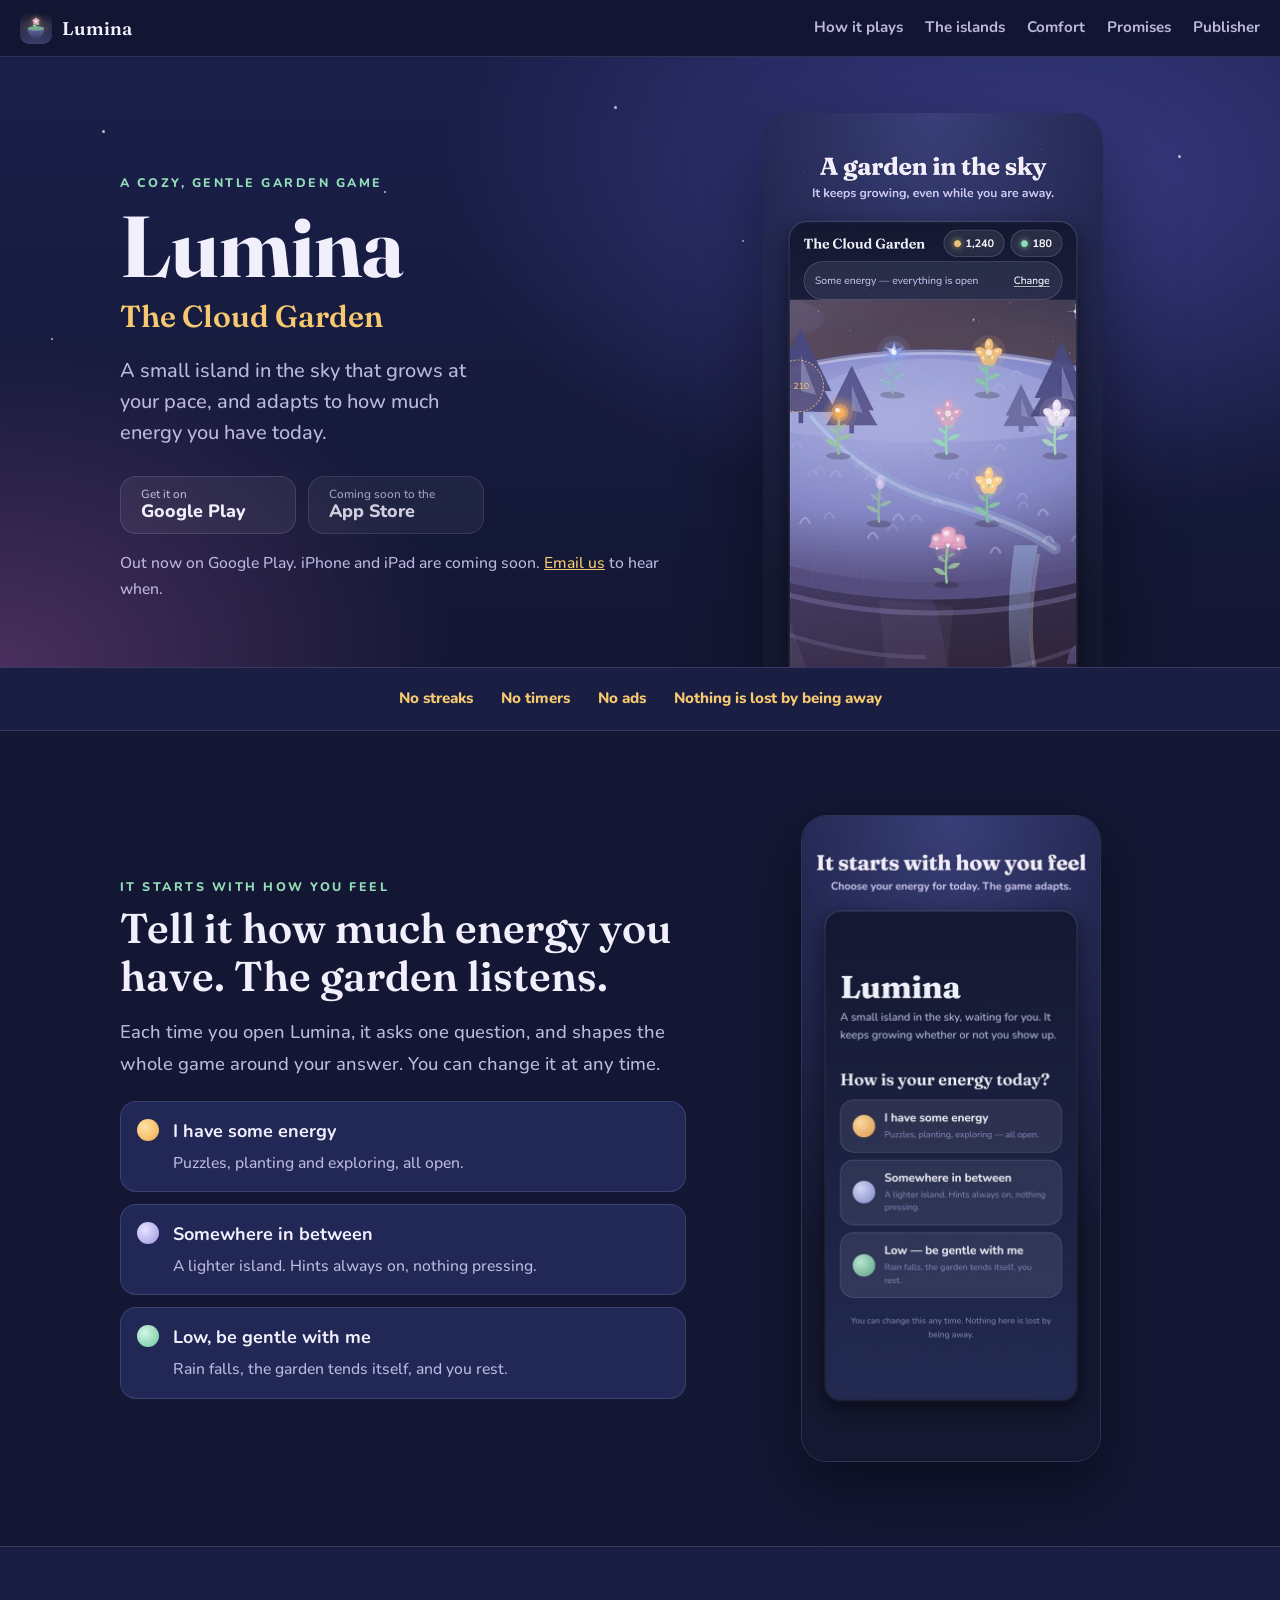
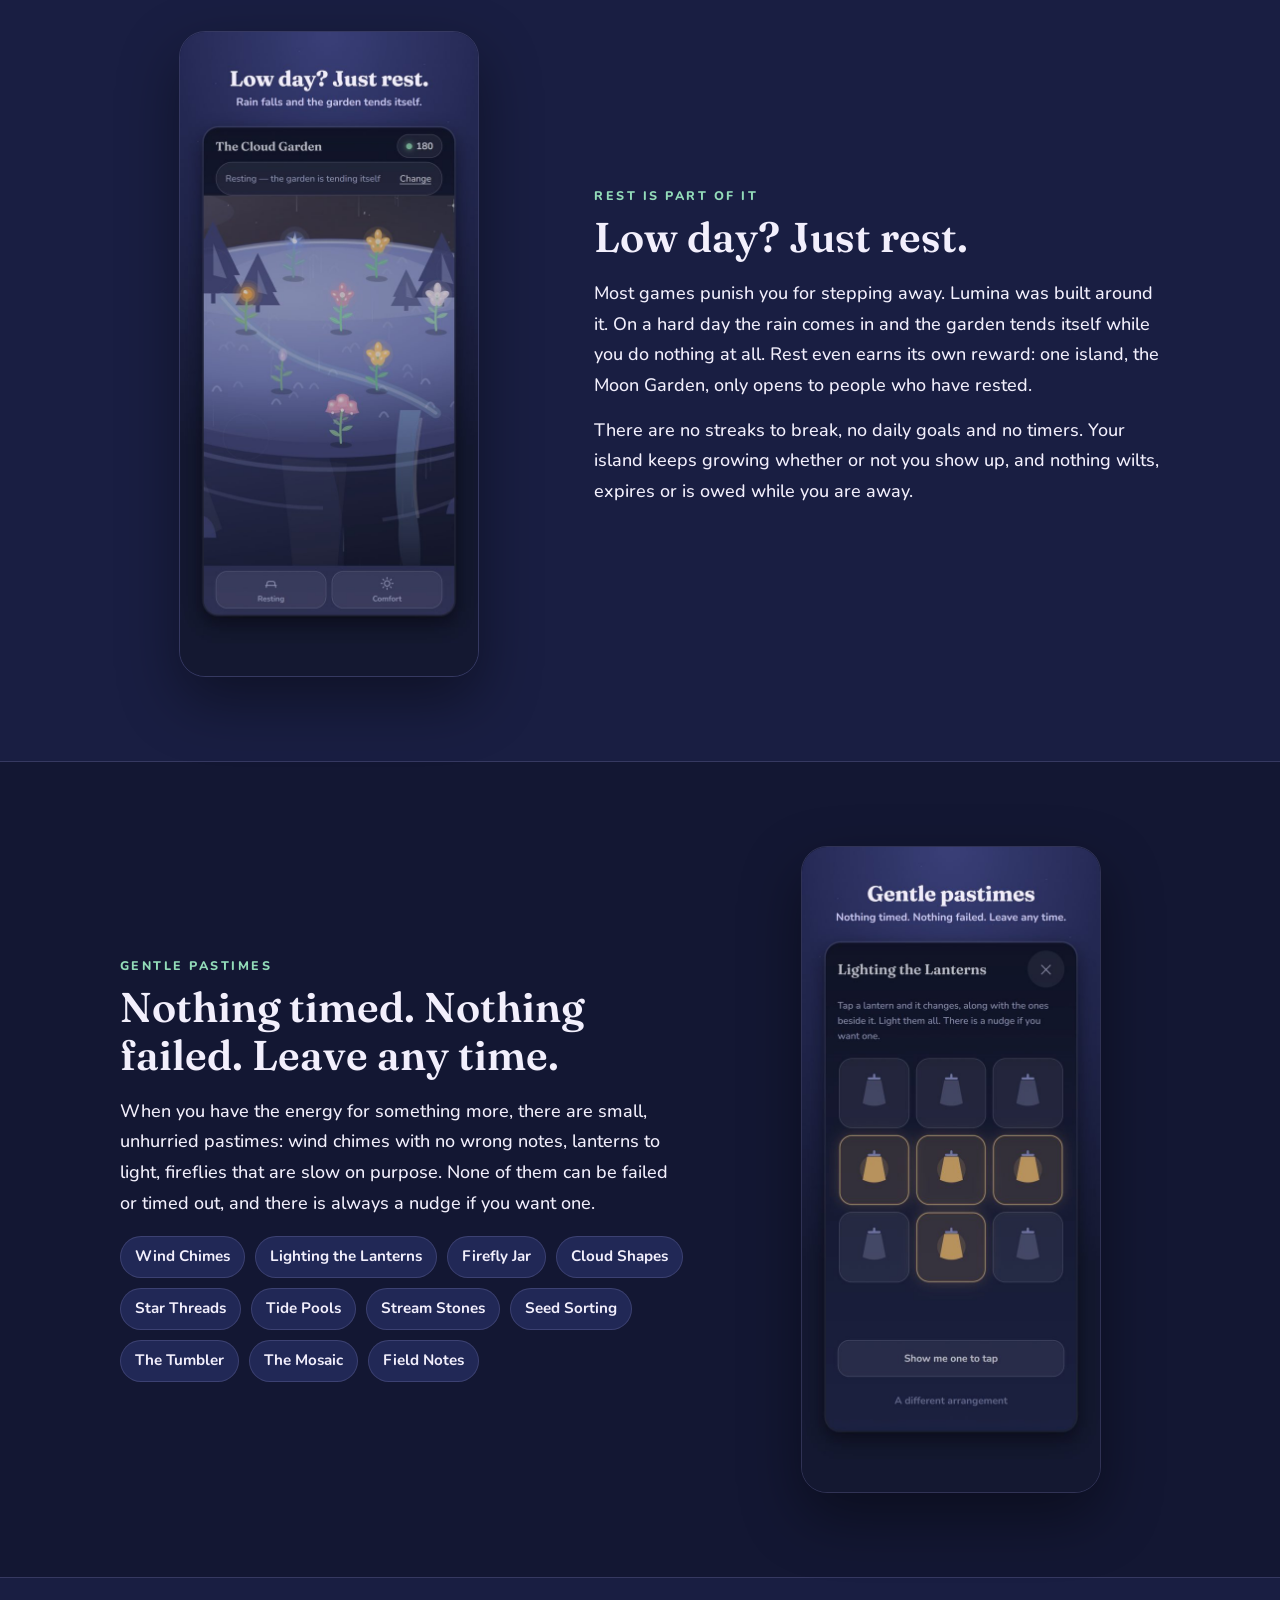
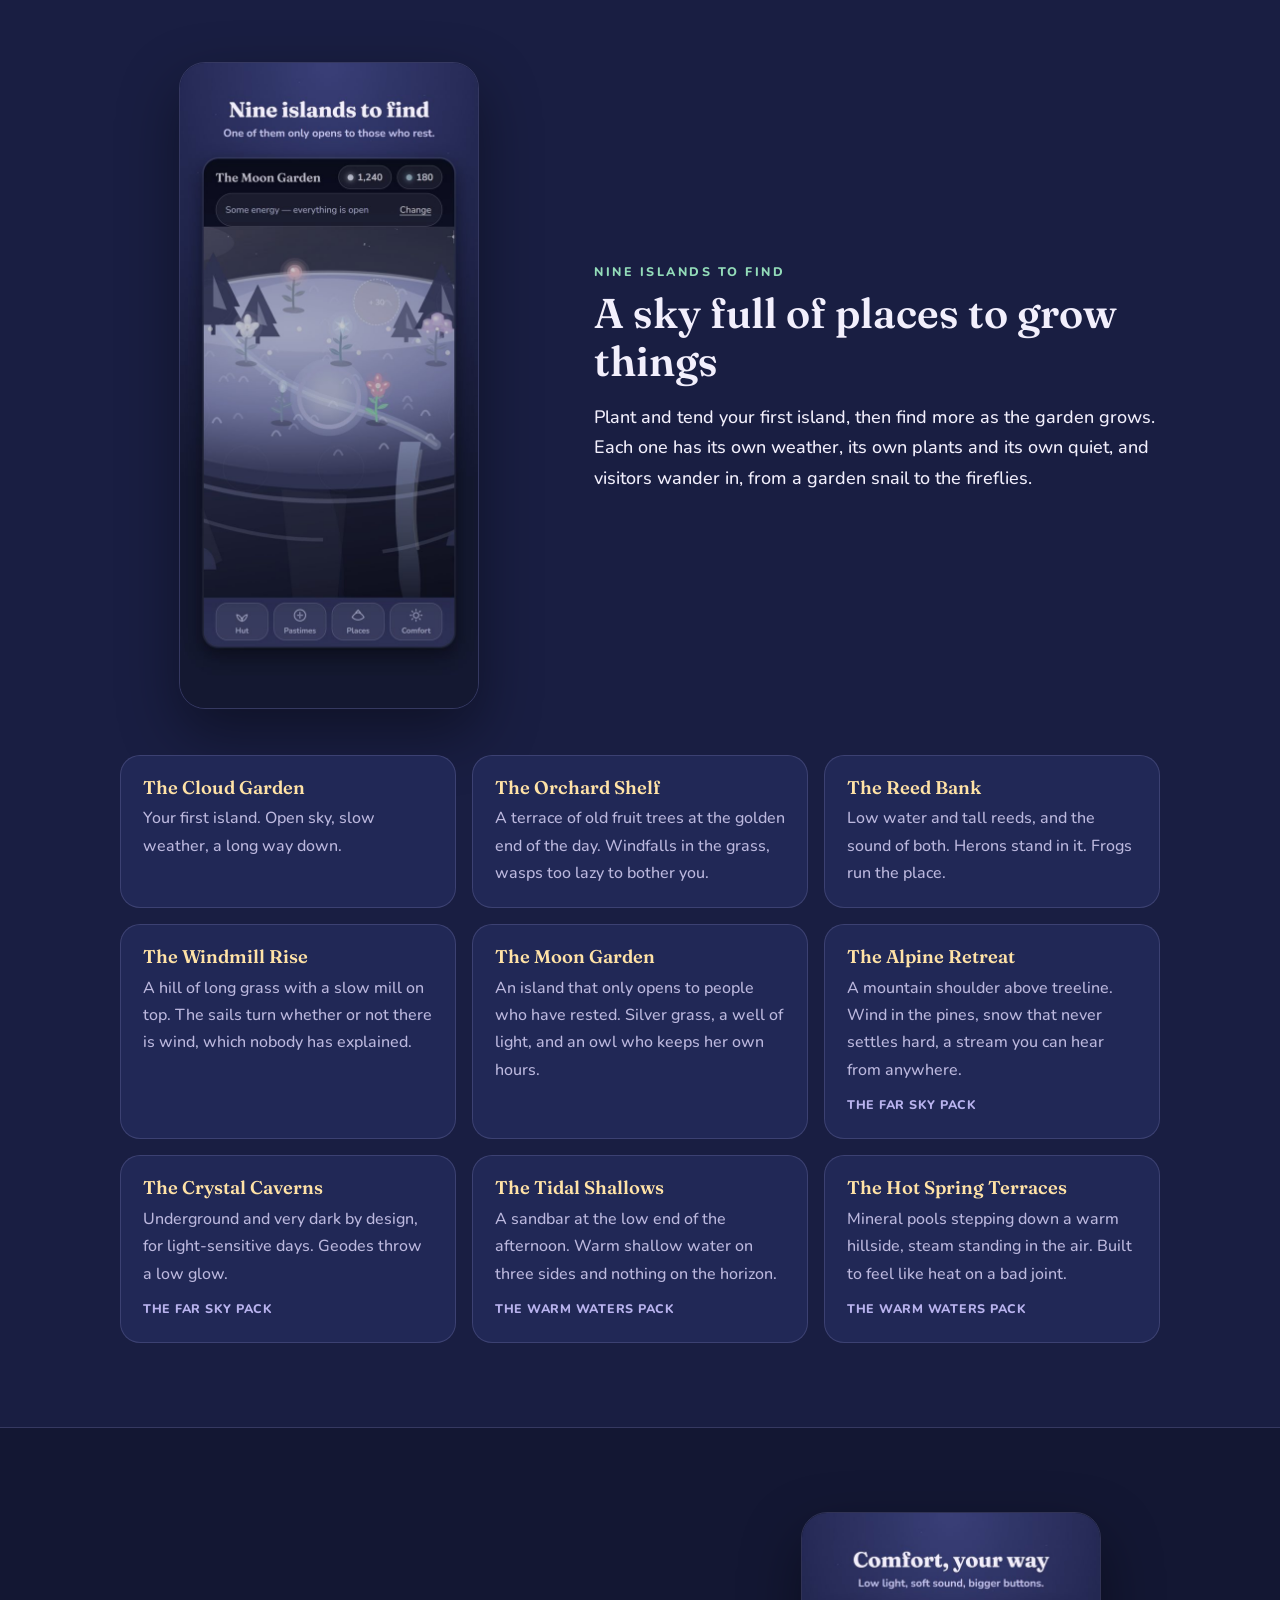
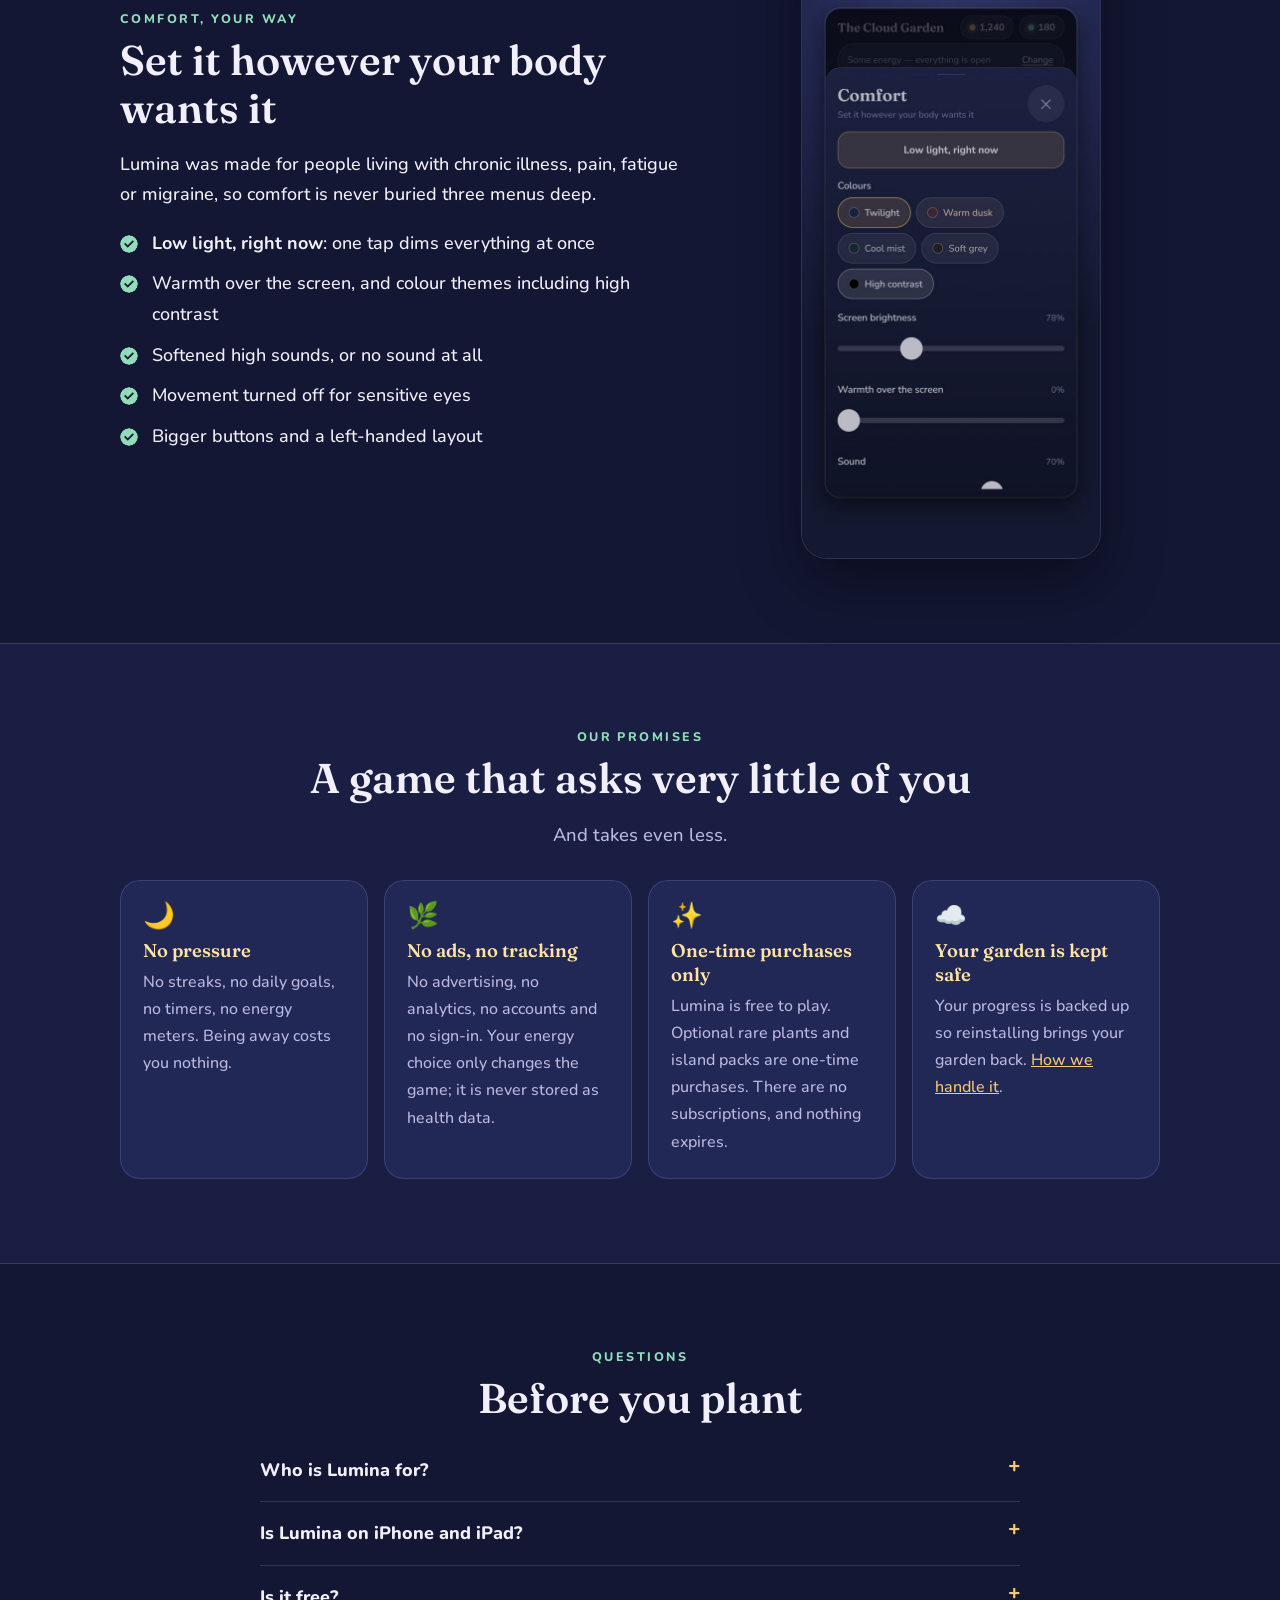
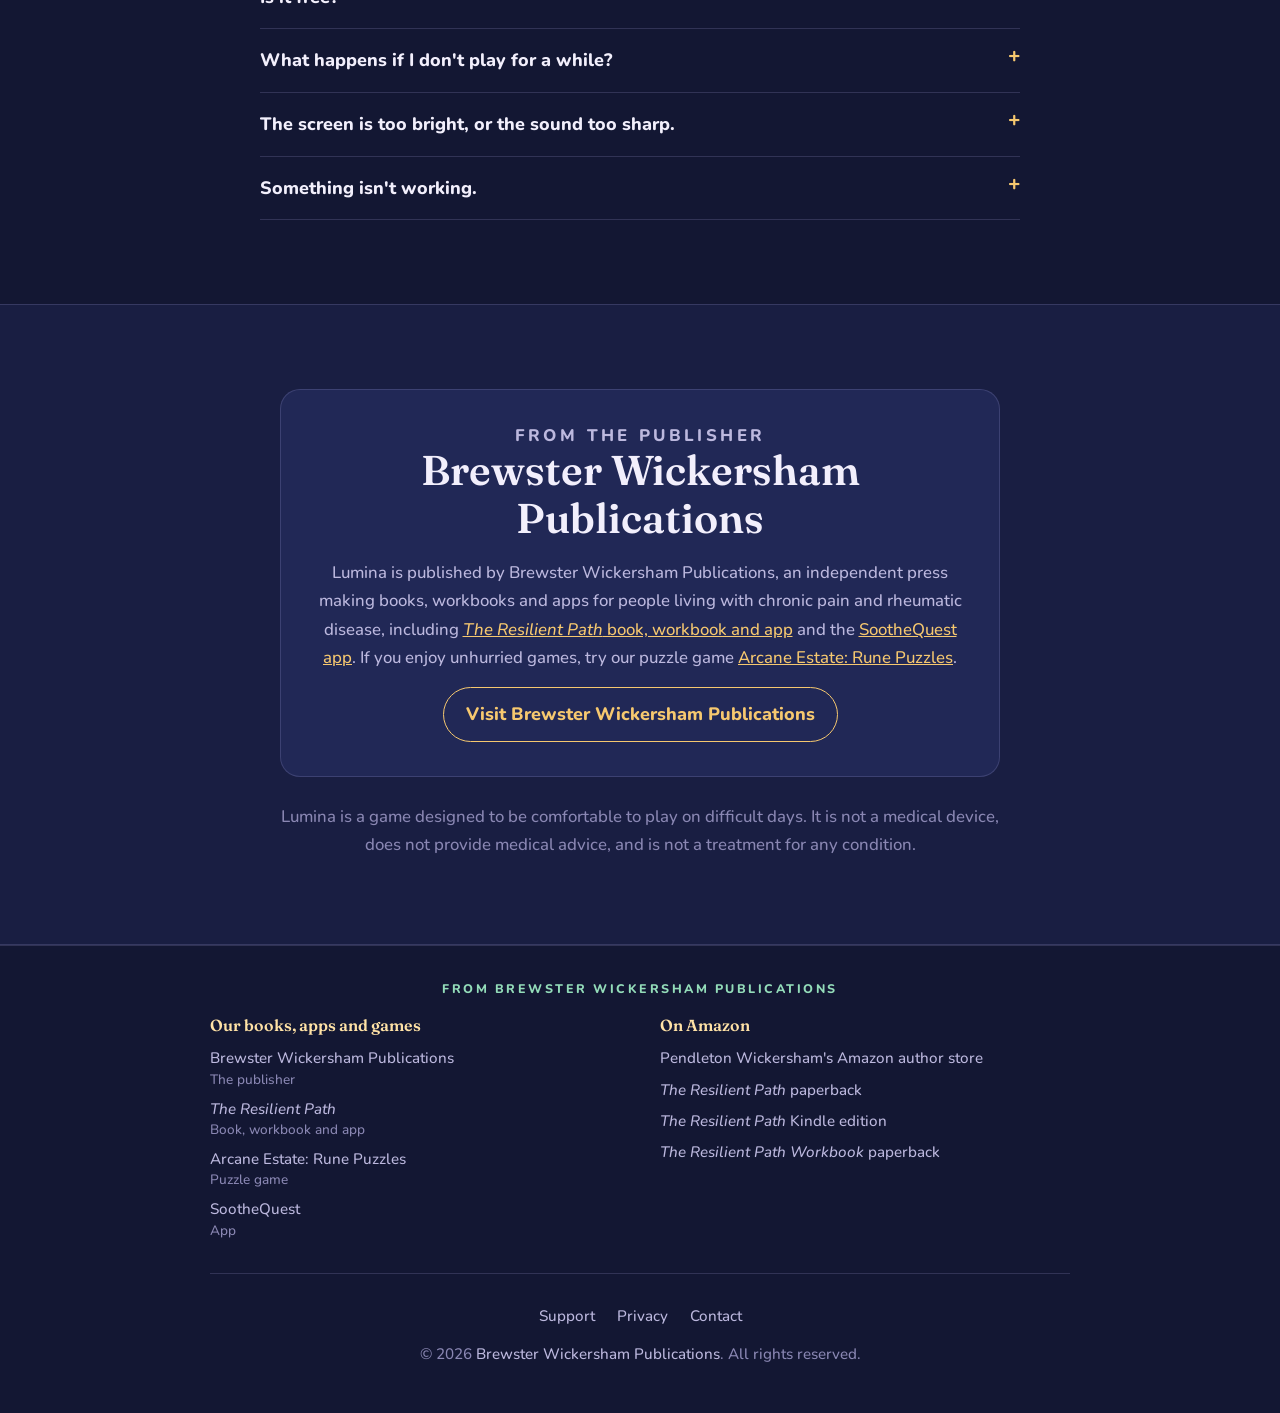
==== index.html @ 32f27a8b "Add a 1200x630 social share image Built from the site's Fraunces/Nunito type, palette and two store " ====
<!DOCTYPE html>
<html lang="en">
<head>
<meta charset="utf-8">
<meta name="viewport" content="width=device-width, initial-scale=1">
<title>Lumina: The Cloud Garden — a cozy, relaxing garden game</title>
<meta name="description" content="A cozy, relaxing garden game for Android that adapts to your energy each day. No streaks, no timers, no ads. Made for people living with chronic illness.">
<link rel="canonical" href="https://www.luminacloudgarden.com/">
<meta name="robots" content="index, follow, max-image-preview:large">
<meta property="og:type" content="website">
<meta property="og:site_name" content="Lumina: The Cloud Garden">
<meta property="og:locale" content="en_US">
<meta property="og:title" content="Lumina: The Cloud Garden — a cozy, relaxing garden game">
<meta property="og:description" content="A gentle sky garden that adapts to your energy. No streaks, no timers, no ads, and nothing is lost by being away.">
<meta property="og:url" content="https://www.luminacloudgarden.com/">
<meta property="og:image" content="https://www.luminacloudgarden.com/images/og-image.jpg">
<meta property="og:image:type" content="image/jpeg">
<meta property="og:image:width" content="1200">
<meta property="og:image:height" content="630">
<meta property="og:image:alt" content="Lumina: The Cloud Garden, a cozy, gentle garden game. Two screens from the game: choosing today's energy, and the floating sky garden.">
<meta name="twitter:card" content="summary_large_image">
<meta name="twitter:title" content="Lumina: The Cloud Garden — a cozy, relaxing garden game">
<meta name="twitter:description" content="A gentle sky garden that adapts to your energy. No streaks, no timers, no ads, and nothing is lost by being away.">
<meta name="twitter:image" content="https://www.luminacloudgarden.com/images/og-image.jpg">
<meta name="twitter:image:alt" content="Lumina: The Cloud Garden, a cozy, gentle garden game. Two screens from the game: choosing today's energy, and the floating sky garden.">
<meta name="theme-color" content="#131733">
<link rel="icon" href="favicon.ico" sizes="any">
<link rel="icon" href="favicon.png" type="image/png" sizes="64x64">
<link rel="apple-touch-icon" href="apple-touch-icon.png">
<link rel="preconnect" href="https://fonts.googleapis.com">
<link rel="preconnect" href="https://fonts.gstatic.com" crossorigin>
<link href="https://fonts.googleapis.com/css2?family=Fraunces:opsz,wght@9..144,600;9..144,700&family=Nunito:wght@500;700;800&display=swap" rel="stylesheet">
<link rel="stylesheet" href="site.css">
<script type="application/ld+json">
{
  "@context": "https://schema.org",
  "@graph": [
    {
      "@type": ["VideoGame", "MobileApplication"],
      "@id": "https://www.luminacloudgarden.com/#game",
      "name": "Lumina: The Cloud Garden",
      "alternateName": "Lumina",
      "description": "A cozy, gentle sky-garden game that adapts to how much energy you have each day. No streaks, no timers, no ads.",
      "applicationCategory": "GameApplication",
      "applicationSubCategory": "Casual",
      "genre": "Casual",
      "gamePlatform": "Android",
      "operatingSystem": "Android",
      "inLanguage": "en",
      "url": "https://www.luminacloudgarden.com/",
      "installUrl": "https://play.google.com/store/apps/details?id=com.wickersham.lumina",
      "downloadUrl": "https://play.google.com/store/apps/details?id=com.wickersham.lumina",
      "sameAs": ["https://play.google.com/store/apps/details?id=com.wickersham.lumina"],
      "image": "https://www.luminacloudgarden.com/images/banner.jpg",
      "screenshot": [
        "https://www.luminacloudgarden.com/images/shot-garden.jpg",
        "https://www.luminacloudgarden.com/images/shot-checkin.jpg",
        "https://www.luminacloudgarden.com/images/shot-resting.jpg",
        "https://www.luminacloudgarden.com/images/shot-lanterns.jpg",
        "https://www.luminacloudgarden.com/images/shot-moon.jpg",
        "https://www.luminacloudgarden.com/images/shot-comfort.jpg"
      ],
      "offers": { "@type": "Offer", "price": "0", "priceCurrency": "USD" },
      "publisher": { "@id": "https://brewsterwickershampublications.com/#organization" }
    },
    {
      "@type": "WebSite",
      "@id": "https://www.luminacloudgarden.com/#website",
      "name": "Lumina: The Cloud Garden",
      "url": "https://www.luminacloudgarden.com/",
      "inLanguage": "en",
      "about": { "@id": "https://www.luminacloudgarden.com/#game" },
      "publisher": { "@id": "https://brewsterwickershampublications.com/#organization" }
    },
    {
      "@type": "Organization",
      "@id": "https://brewsterwickershampublications.com/#organization",
      "name": "Brewster Wickersham Publications",
      "url": "https://brewsterwickershampublications.com/",
      "email": "info@brewsterwickershampublications.com"
    }
  ]
}
</script>
</head>
<body>

<nav class="nav" aria-label="Site">
  <a class="brand" href="./"><img src="favicon.png" alt="" width="32" height="32">Lumina</a>
  <div class="links">
    <a href="#energy">How it plays</a>
    <a href="#islands">The islands</a>
    <a href="#comfort">Comfort</a>
    <a href="#promises">Promises</a>
    <a class="keep" href="https://brewsterwickershampublications.com/" target="_blank" rel="noopener">Publisher</a>
  </div>
</nav>

<header class="hero">
  <div class="stars" aria-hidden="true">
    <i style="top:12%;left:8%;width:3px;height:3px"></i>
    <i style="top:22%;left:30%;width:2px;height:2px;animation-delay:-1.2s"></i>
    <i style="top:8%;left:48%;width:3px;height:3px;animation-delay:-2.4s"></i>
    <i style="top:30%;left:58%;width:2px;height:2px;animation-delay:-.6s"></i>
    <i style="top:16%;left:92%;width:3px;height:3px;animation-delay:-3s"></i>
    <i style="top:46%;left:4%;width:2px;height:2px;animation-delay:-1.8s"></i>
  </div>
  <div class="wrap">
    <div class="hero-copy">
      <p class="kicker">A cozy, gentle garden game</p>
      <h1><span class="wordmark">Lumina</span> <span class="subtitle">The Cloud Garden</span></h1>
      <p class="tagline">A small island in the sky that grows at your pace, and adapts to how much energy you have today.</p>

      <!-- When the App Store listing is live, swap the "soon" span for
           <a class="store-btn" href="STORE URL" target="_blank" rel="noopener"><small>Download on the</small><b>App Store</b></a> -->
      <div class="stores">
        <a class="store-btn" href="https://play.google.com/store/apps/details?id=com.wickersham.lumina" target="_blank" rel="noopener"><small>Get it on</small><b>Google Play</b></a>
        <span class="store-btn soon" aria-disabled="true"><small>Coming soon to the</small><b>App Store</b></span>
      </div>
      <p class="notify">Out now on Google Play. iPhone and iPad are coming soon.
        <a href="mailto:info@brewsterwickershampublications.com?subject=Lumina%20iOS%20launch">Email us</a> to hear when.</p>
    </div>
    <div class="hero-phone">
      <img src="images/shot-garden.jpg" width="600" height="1298" fetchpriority="high" alt="Lumina's Cloud Garden: a floating island of glowing flowers under a night sky.">
    </div>
  </div>
</header>

<div class="strip">
  <span>No streaks</span><span>No timers</span><span>No ads</span><span>Nothing is lost by being away</span>
</div>

<section id="energy">
  <div class="wrap split">
    <div>
      <p class="eyebrow">It starts with how you feel</p>
      <h2>Tell it how much energy you have. The garden listens.</h2>
      <p class="lede" style="margin-bottom:0">Each time you open Lumina, it asks one question, and shapes the
        whole game around your answer. You can change it at any time.</p>
      <div class="energy">
        <div><span class="orb" style="background:radial-gradient(circle at 35% 35%,#ffe2a6,#f0a94a)"></span>
          <p style="margin:0"><b>I have some energy</b><span>Puzzles, planting and exploring, all open.</span></p></div>
        <div><span class="orb" style="background:radial-gradient(circle at 35% 35%,#e6e3ff,#9d97e0)"></span>
          <p style="margin:0"><b>Somewhere in between</b><span>A lighter island. Hints always on, nothing pressing.</span></p></div>
        <div><span class="orb" style="background:radial-gradient(circle at 35% 35%,#d4f5e4,#6cc69d)"></span>
          <p style="margin:0"><b>Low, be gentle with me</b><span>Rain falls, the garden tends itself, and you rest.</span></p></div>
      </div>
    </div>
    <div class="shot"><img src="images/shot-checkin.jpg" width="600" height="1298" loading="lazy" alt="The opening screen asks: how is your energy today?"></div>
  </div>
</section>

<section id="rest" class="alt">
  <div class="wrap split flip">
    <div class="shot"><img src="images/shot-resting.jpg" width="600" height="1298" loading="lazy" alt="The garden resting in the rain, tending itself."></div>
    <div>
      <p class="eyebrow">Rest is part of it</p>
      <h2>Low day? Just rest.</h2>
      <p>Most games punish you for stepping away. Lumina was built around it. On a hard day the rain
        comes in and the garden tends itself while you do nothing at all. Rest even earns its own
        reward: one island, the Moon Garden, only opens to people who have rested.</p>
      <p>There are no streaks to break, no daily goals and no timers. Your island keeps growing
        whether or not you show up, and nothing wilts, expires or is owed while you are away.</p>
    </div>
  </div>
</section>

<section id="pastimes">
  <div class="wrap split">
    <div>
      <p class="eyebrow">Gentle pastimes</p>
      <h2>Nothing timed. Nothing failed. Leave any time.</h2>
      <p>When you have the energy for something more, there are small, unhurried pastimes: wind
        chimes with no wrong notes, lanterns to light, fireflies that are slow on purpose. None of
        them can be failed or timed out, and there is always a nudge if you want one.</p>
      <ul class="chips" aria-label="Pastimes">
        <li>Wind Chimes</li><li>Lighting the Lanterns</li><li>Firefly Jar</li><li>Cloud Shapes</li>
        <li>Star Threads</li><li>Tide Pools</li><li>Stream Stones</li><li>Seed Sorting</li>
        <li>The Tumbler</li><li>The Mosaic</li><li>Field Notes</li>
      </ul>
    </div>
    <div class="shot"><img src="images/shot-lanterns.jpg" width="600" height="1298" loading="lazy" alt="Lighting the Lanterns, a calm tile puzzle."></div>
  </div>
</section>

<section id="islands" class="alt">
  <div class="wrap">
    <div class="split flip" style="margin-bottom:46px">
      <div class="shot"><img src="images/shot-moon.jpg" width="600" height="1298" loading="lazy" alt="The Moon Garden, silver grass under a pale sky."></div>
      <div>
        <p class="eyebrow">Nine islands to find</p>
        <h2>A sky full of places to grow things</h2>
        <p>Plant and tend your first island, then find more as the garden grows. Each one has its
          own weather, its own plants and its own quiet, and visitors wander in, from a garden snail
          to the fireflies.</p>
      </div>
    </div>
    <div class="islands">
      <div class="island"><h3>The Cloud Garden</h3><p>Your first island. Open sky, slow weather, a long way down.</p></div>
      <div class="island"><h3>The Orchard Shelf</h3><p>A terrace of old fruit trees at the golden end of the day. Windfalls in the grass, wasps too lazy to bother you.</p></div>
      <div class="island"><h3>The Reed Bank</h3><p>Low water and tall reeds, and the sound of both. Herons stand in it. Frogs run the place.</p></div>
      <div class="island"><h3>The Windmill Rise</h3><p>A hill of long grass with a slow mill on top. The sails turn whether or not there is wind, which nobody has explained.</p></div>
      <div class="island"><h3>The Moon Garden</h3><p>An island that only opens to people who have rested. Silver grass, a well of light, and an owl who keeps her own hours.</p></div>
      <div class="island"><h3>The Alpine Retreat</h3><p>A mountain shoulder above treeline. Wind in the pines, snow that never settles hard, a stream you can hear from anywhere.</p><span class="tag">THE FAR SKY PACK</span></div>
      <div class="island"><h3>The Crystal Caverns</h3><p>Underground and very dark by design, for light-sensitive days. Geodes throw a low glow.</p><span class="tag">THE FAR SKY PACK</span></div>
      <div class="island"><h3>The Tidal Shallows</h3><p>A sandbar at the low end of the afternoon. Warm shallow water on three sides and nothing on the horizon.</p><span class="tag">THE WARM WATERS PACK</span></div>
      <div class="island"><h3>The Hot Spring Terraces</h3><p>Mineral pools stepping down a warm hillside, steam standing in the air. Built to feel like heat on a bad joint.</p><span class="tag">THE WARM WATERS PACK</span></div>
    </div>
  </div>
</section>

<section id="comfort">
  <div class="wrap split">
    <div>
      <p class="eyebrow">Comfort, your way</p>
      <h2>Set it however your body wants it</h2>
      <p>Lumina was made for people living with chronic illness, pain, fatigue or migraine, so
        comfort is never buried three menus deep.</p>
      <ul class="checks">
        <li><b>Low light, right now</b>: one tap dims everything at once</li>
        <li>Warmth over the screen, and colour themes including high contrast</li>
        <li>Softened high sounds, or no sound at all</li>
        <li>Movement turned off for sensitive eyes</li>
        <li>Bigger buttons and a left-handed layout</li>
      </ul>
    </div>
    <div class="shot"><img src="images/shot-comfort.jpg" width="600" height="1298" loading="lazy" alt="The Comfort panel: low light, colour themes, brightness, warmth and sound."></div>
  </div>
</section>

<section id="promises" class="alt">
  <div class="wrap">
    <div class="center"><p class="eyebrow">Our promises</p><h2>A game that asks very little of you</h2>
      <p class="lede">And takes even less.</p></div>
    <div class="promise">
      <div class="card"><div class="ic" aria-hidden="true">🌙</div><h3>No pressure</h3>
        <p>No streaks, no daily goals, no timers, no energy meters. Being away costs you nothing.</p></div>
      <div class="card"><div class="ic" aria-hidden="true">🌿</div><h3>No ads, no tracking</h3>
        <p>No advertising, no analytics, no accounts and no sign-in. Your energy choice only changes
          the game; it is never stored as health data.</p></div>
      <div class="card"><div class="ic" aria-hidden="true">✨</div><h3>One-time purchases only</h3>
        <p>Lumina is free to play. Optional rare plants and island packs are one-time purchases.
          There are no subscriptions, and nothing expires.</p></div>
      <div class="card"><div class="ic" aria-hidden="true">☁️</div><h3>Your garden is kept safe</h3>
        <p>Your progress is backed up so reinstalling brings your garden back. <a href="privacy.html">How we handle it</a>.</p></div>
    </div>
  </div>
</section>

<section id="faq">
  <div class="wrap">
    <div class="center"><p class="eyebrow">Questions</p><h2>Before you plant</h2></div>
    <div class="faq">
      <details><summary>Who is Lumina for?</summary>
        <p>It was made for people living with chronic illness, pain, fatigue or migraine, and for
          anyone who wants a cozy, relaxing game that asks very little of them.</p></details>
      <details><summary>Is Lumina on iPhone and iPad?</summary>
        <p>Not yet. Lumina is out now on Android through
          <a href="https://play.google.com/store/apps/details?id=com.wickersham.lumina" target="_blank" rel="noopener">Google Play</a>,
          and iPhone and iPad are coming soon.
          <a href="mailto:info@brewsterwickershampublications.com?subject=Lumina%20iOS%20launch">Email us</a> to hear when.</p></details>
      <details><summary>Is it free?</summary>
        <p>Yes. The whole game is free to play. Rare plant varieties and two island packs are
          optional one-time purchases, and there are no subscriptions.</p></details>
      <details><summary>What happens if I don't play for a while?</summary>
        <p>Nothing bad. Nothing wilts and nothing is owed, and the garden keeps growing while you
          are away.</p></details>
      <details><summary>The screen is too bright, or the sound too sharp.</summary>
        <p>Open <i>Comfort</i>. <i>Low light, right now</i> dims everything at once, and you can warm
          the screen, soften high sounds, turn off movement and make buttons bigger.</p></details>
      <details><summary>Something isn't working.</summary>
        <p>See <a href="support.html">Support</a>, or write to
          <a href="mailto:info@brewsterwickershampublications.com">info@brewsterwickershampublications.com</a>.</p></details>
    </div>
  </div>
</section>

<section class="publisher alt">
  <div class="wrap">
    <div class="card">
      <p class="eyebrow">From the publisher</p>
      <h2>Brewster Wickersham Publications</h2>
      <p>Lumina is published by Brewster Wickersham Publications, an independent press making books,
        workbooks and apps for people living with chronic pain and rheumatic disease, including
        <a href="https://theresilientpathbook.com/" target="_blank" rel="noopener"><i>The Resilient Path</i> book, workbook and app</a>
        and the <a href="https://www.soothequest.com/" target="_blank" rel="noopener">SootheQuest app</a>.
        If you enjoy unhurried games, try our puzzle game
        <a href="https://www.arcaneestategame.com/" target="_blank" rel="noopener">Arcane Estate: Rune Puzzles</a>.</p>
      <a class="btn" href="https://brewsterwickershampublications.com/" target="_blank" rel="noopener">Visit Brewster Wickersham Publications</a>
    </div>
    <p class="disclaimer">Lumina is a game designed to be comfortable to play on difficult days. It is
      not a medical device, does not provide medical advice, and is not a treatment for any condition.</p>
  </div>
</section>

<footer>
  <div class="network">
    <h2>From Brewster Wickersham Publications</h2>
    <div class="network-cols">
      <div>
        <h3>Our books, apps and games</h3>
        <ul>
          <li><a href="https://brewsterwickershampublications.com/" target="_blank" rel="noopener">Brewster Wickersham Publications</a><span>The publisher</span></li>
          <li><a href="https://theresilientpathbook.com/" target="_blank" rel="noopener"><i>The Resilient Path</i></a><span>Book, workbook and app</span></li>
          <li><a href="https://www.arcaneestategame.com/" target="_blank" rel="noopener">Arcane Estate: Rune Puzzles</a><span>Puzzle game</span></li>
          <li><a href="https://www.soothequest.com/" target="_blank" rel="noopener">SootheQuest</a><span>App</span></li>
        </ul>
      </div>
      <div>
        <h3>On Amazon</h3>
        <ul>
          <li><a href="https://www.amazon.com/stores/author/B004TYIEZQ" target="_blank" rel="noopener">Pendleton Wickersham's Amazon author store</a></li>
          <li><a href="https://www.amazon.com/dp/B0HJ1NMXLL" target="_blank" rel="noopener"><i>The Resilient Path</i> paperback</a></li>
          <li><a href="https://www.amazon.com/dp/B0HHKKSR3D" target="_blank" rel="noopener"><i>The Resilient Path</i> Kindle edition</a></li>
          <li><a href="https://www.amazon.com/dp/B0HHLCSVBJ" target="_blank" rel="noopener"><i>The Resilient Path Workbook</i> paperback</a></li>
        </ul>
      </div>
    </div>
  </div>
  <nav aria-label="Footer">
    <a href="support.html">Support</a>
    <a href="privacy.html">Privacy</a>
    <a href="mailto:info@brewsterwickershampublications.com">Contact</a>
  </nav>
  © 2026 <a href="https://brewsterwickershampublications.com/" target="_blank" rel="noopener">Brewster Wickersham Publications</a>. All rights reserved.
</footer>

</body>
</html>
---- site.css ----
:root{
  --bg:#131733; --bg2:#191e42; --panel:#212856; --panel2:#2a3166;
  --ink:#f2effc; --muted:#bcb8de; --dim:#8a87b3;
  --gold:#f6c86f; --gold2:#ffe2a6; --mint:#93dcb9; --rose:#f2a9ba; --lav:#b9b3ee;
  --line:rgba(185,179,238,.18);
  --serif:"Fraunces",Georgia,"Times New Roman",serif;
  --sans:"Nunito",-apple-system,BlinkMacSystemFont,"Segoe UI",Roboto,sans-serif;
}
*{box-sizing:border-box}
html{scroll-behavior:smooth}
body{margin:0;background:var(--bg);color:var(--ink);font:500 18px/1.7 var(--sans);-webkit-font-smoothing:antialiased}
a{color:var(--gold)}
a:hover{color:var(--gold2)}
img{max-width:100%;height:auto}
.wrap{max-width:1080px;margin:0 auto;padding:0 20px}

/* nav */
.nav{position:sticky;top:0;z-index:10;display:flex;align-items:center;justify-content:space-between;gap:16px;
  padding:12px 20px;background:rgba(19,23,51,.86);backdrop-filter:blur(10px);-webkit-backdrop-filter:blur(10px);border-bottom:1px solid var(--line)}
.brand{display:flex;align-items:center;gap:10px;color:var(--ink);text-decoration:none;font:600 1.15rem var(--serif);white-space:nowrap}
.brand img{width:32px;height:32px;border-radius:9px}
.nav .links{display:flex;gap:22px;font-size:.95rem;font-weight:700}
.nav .links a{color:var(--muted);text-decoration:none}
.nav .links a:hover{color:var(--gold)}
@media (max-width:820px){.nav .links a:not(.keep){display:none}}

/* hero */
.hero{position:relative;overflow:hidden;padding:56px 0 0;
  background:radial-gradient(900px 520px at 80% 20%,#3a3c86 0%,rgba(58,60,134,0) 65%),radial-gradient(700px 500px at 0% 100%,#4a2f5e 0%,rgba(74,47,94,0) 65%),linear-gradient(180deg,#1a1f4a,#131733)}
.hero .wrap{position:relative;display:grid;grid-template-columns:1.1fr .9fr;gap:30px;align-items:end}
@media (max-width:860px){.hero .wrap{grid-template-columns:1fr}}
.hero-copy{padding-bottom:64px}
.stars i{position:absolute;border-radius:50%;background:#fff;opacity:.7;animation:tw 4s ease-in-out infinite}
@keyframes tw{50%{opacity:.15}}
.kicker{font:800 .78rem var(--sans);letter-spacing:.2em;text-transform:uppercase;color:var(--mint);margin:0 0 12px}
.hero h1{margin:0}
.wordmark{font:700 clamp(3rem,9vw,5.4rem)/1 var(--serif);margin:0;color:var(--ink)}
.hero h1 .wordmark,.hero h1 .subtitle{display:block}
.subtitle{font:600 clamp(1.3rem,3vw,1.9rem) var(--serif);color:var(--gold);margin:8px 0 20px}
.tagline{font-size:1.25rem;line-height:1.55;color:var(--muted);margin:0 0 28px;max-width:30ch}
.stores{display:flex;flex-wrap:wrap;gap:12px}
.store-btn{display:inline-flex;flex-direction:column;justify-content:center;min-width:176px;padding:10px 20px;border-radius:16px;
  background:rgba(255,255,255,.06);border:1px solid var(--line);color:var(--ink);text-decoration:none;line-height:1.2}
.store-btn small{font-size:.74rem;color:var(--muted)}
.store-btn b{font-size:1.12rem;font-weight:800}
a.store-btn:hover{border-color:var(--gold);color:var(--ink)}
.store-btn.soon{opacity:.85;cursor:default}
.notify{margin:16px 0 0;color:var(--muted);font-size:.98rem}
.hero-phone{justify-self:center;width:100%;max-width:340px;margin-bottom:-6px}
.hero-phone img{display:block;border-radius:28px 28px 0 0;box-shadow:0 30px 80px rgba(0,0,0,.45);aspect-ratio:600/1298;object-fit:cover;object-position:top;max-height:560px;width:100%}
@media (prefers-reduced-motion:reduce){.stars i{animation:none}}

/* strip */
.strip{border-top:1px solid var(--line);border-bottom:1px solid var(--line);background:var(--bg2);text-align:center;padding:16px 20px;
  font-weight:800;font-size:.95rem;color:var(--gold)}
.strip span{display:inline-block;margin:2px 14px}

/* sections */
section{padding:84px 0}
section.alt{background:var(--bg2);border-top:1px solid var(--line);border-bottom:1px solid var(--line)}
.eyebrow{font:800 .78rem var(--sans);letter-spacing:.2em;text-transform:uppercase;color:var(--mint);margin:0 0 10px}
h2{font:600 clamp(1.8rem,3.8vw,2.6rem)/1.15 var(--serif);margin:0 0 16px}
h3{font:600 1.15rem/1.3 var(--serif);margin:0 0 6px;color:var(--gold2)}
.lede{font-size:1.15rem;color:var(--muted);max-width:60ch;margin:0 0 30px}
.center{text-align:center}.center .lede{margin-left:auto;margin-right:auto}
p{margin:0 0 14px}

.split{display:grid;grid-template-columns:1.15fr .85fr;gap:56px;align-items:center}
.split.flip{grid-template-columns:.85fr 1.15fr}
.split.flip .shot{order:-1}
@media (max-width:860px){.split,.split.flip{grid-template-columns:1fr;gap:30px}.split.flip .shot{order:0}}
.shot{justify-self:center;max-width:300px;width:100%}
.shot img{display:block;border-radius:26px;box-shadow:0 24px 60px rgba(0,0,0,.4);border:1px solid var(--line)}

.energy{display:grid;gap:12px;margin:22px 0 0}
.energy div{display:flex;gap:14px;align-items:flex-start;padding:14px 16px;border-radius:16px;background:var(--panel);border:1px solid var(--line)}
.energy .orb{flex:none;width:22px;height:22px;border-radius:50%;margin-top:3px}
.energy b{display:block}
.energy span{color:var(--muted);font-size:.98rem}

.chips{display:flex;flex-wrap:wrap;gap:10px;margin:18px 0 0;padding:0;list-style:none}
.chips li{padding:7px 14px;border-radius:999px;background:var(--panel);border:1px solid var(--line);font-size:.95rem;font-weight:700;color:var(--ink)}

.islands{display:grid;grid-template-columns:repeat(auto-fit,minmax(280px,1fr));gap:16px;margin-top:10px}
.island{padding:20px 22px;border-radius:20px;background:var(--panel);border:1px solid var(--line)}
.island p{margin:0;color:var(--muted);font-size:1rem}
.island .tag{display:inline-block;margin-top:10px;font-size:.78rem;font-weight:800;letter-spacing:.06em;color:var(--lav)}

.checks{list-style:none;padding:0;margin:18px 0 0}
.checks li{position:relative;padding:0 0 10px 32px}
.checks li::before{content:"";position:absolute;left:0;top:7px;width:18px;height:18px;border-radius:50%;background:var(--mint);
  -webkit-mask:url("data:image/svg+xml,%3Csvg xmlns='http://www.w3.org/2000/svg' viewBox='0 0 20 20'%3E%3Cpath d='M10 0a10 10 0 1 0 0 20 10 10 0 0 0 0-20Zm-1.4 14.2L4.5 10.1l1.4-1.4 2.7 2.7 5.5-5.5 1.4 1.4Z'/%3E%3C/svg%3E") center/contain no-repeat;
          mask:url("data:image/svg+xml,%3Csvg xmlns='http://www.w3.org/2000/svg' viewBox='0 0 20 20'%3E%3Cpath d='M10 0a10 10 0 1 0 0 20 10 10 0 0 0 0-20Zm-1.4 14.2L4.5 10.1l1.4-1.4 2.7 2.7 5.5-5.5 1.4 1.4Z'/%3E%3C/svg%3E") center/contain no-repeat}

.promise{display:grid;grid-template-columns:repeat(auto-fit,minmax(240px,1fr));gap:16px}
.card{background:var(--panel);border:1px solid var(--line);border-radius:20px;padding:22px}
.card p{margin:0;color:var(--muted);font-size:1rem}
.card .ic{font-size:1.6rem;line-height:1;margin-bottom:10px}

.faq{max-width:760px;margin:0 auto}
.faq details{border-bottom:1px solid var(--line);padding:16px 0}
.faq summary{cursor:pointer;font-weight:800;list-style:none;display:flex;justify-content:space-between;gap:16px}
.faq summary::-webkit-details-marker{display:none}
.faq summary::after{content:"+";color:var(--gold);font-size:1.3rem;line-height:1}
.faq details[open] summary::after{content:"–"}
.faq p{margin:10px 0 0;color:var(--muted)}

.publisher{text-align:center}
.publisher .card{max-width:720px;margin:0 auto;padding:34px 30px}
.publisher p{font-size:1.05rem}
.btn{display:inline-block;max-width:100%;margin-top:14px;padding:11px 22px;border-radius:999px;border:1px solid var(--gold);color:var(--gold);text-decoration:none;font-weight:800}
.btn:hover{background:var(--gold);color:var(--bg)}
.disclaimer{max-width:720px;margin:26px auto 0;color:var(--dim);font-size:.9rem}

footer{border-top:1px solid var(--line);padding:34px 20px 46px;text-align:center;color:var(--dim);font-size:.95rem}
footer nav{display:flex;flex-wrap:wrap;justify-content:center;gap:8px 22px;margin-bottom:12px}
footer a{color:var(--muted);text-decoration:none}
footer a:hover{color:var(--gold)}

/* network links (shared across the Brewster Wickersham Publications sites) */
.network{max-width:860px;margin:0 auto 30px;padding-bottom:28px;border-bottom:1px solid var(--line)}
.network h2{font:800 .78rem var(--sans);letter-spacing:.2em;text-transform:uppercase;color:var(--mint);margin:0 0 18px}
.network-cols{display:grid;grid-template-columns:repeat(auto-fit,minmax(240px,1fr));gap:20px 40px;text-align:left}
.network h3{font-size:1rem;margin:0 0 8px}
.network ul{list-style:none;margin:0;padding:0}
.network li{padding:5px 0;line-height:1.4}
.network li span{display:block;font-size:.85rem;color:var(--dim)}

/* text pages */
.doc{max-width:72ch;margin:0 auto;padding:48px 20px 70px}
.doc h1{font:600 clamp(1.9rem,4vw,2.5rem)/1.2 var(--serif);margin:0 0 6px}
.doc .sub{color:var(--muted);margin-bottom:30px}
.doc h2{font-size:1.35rem;margin:36px 0 8px;color:var(--gold2)}
.doc p,.doc li{color:#dcd8f0}
.doc ul,.doc ol{padding-left:22px}
.doc .tldr{background:var(--panel);border:1px solid var(--line);border-radius:16px;padding:16px 18px}
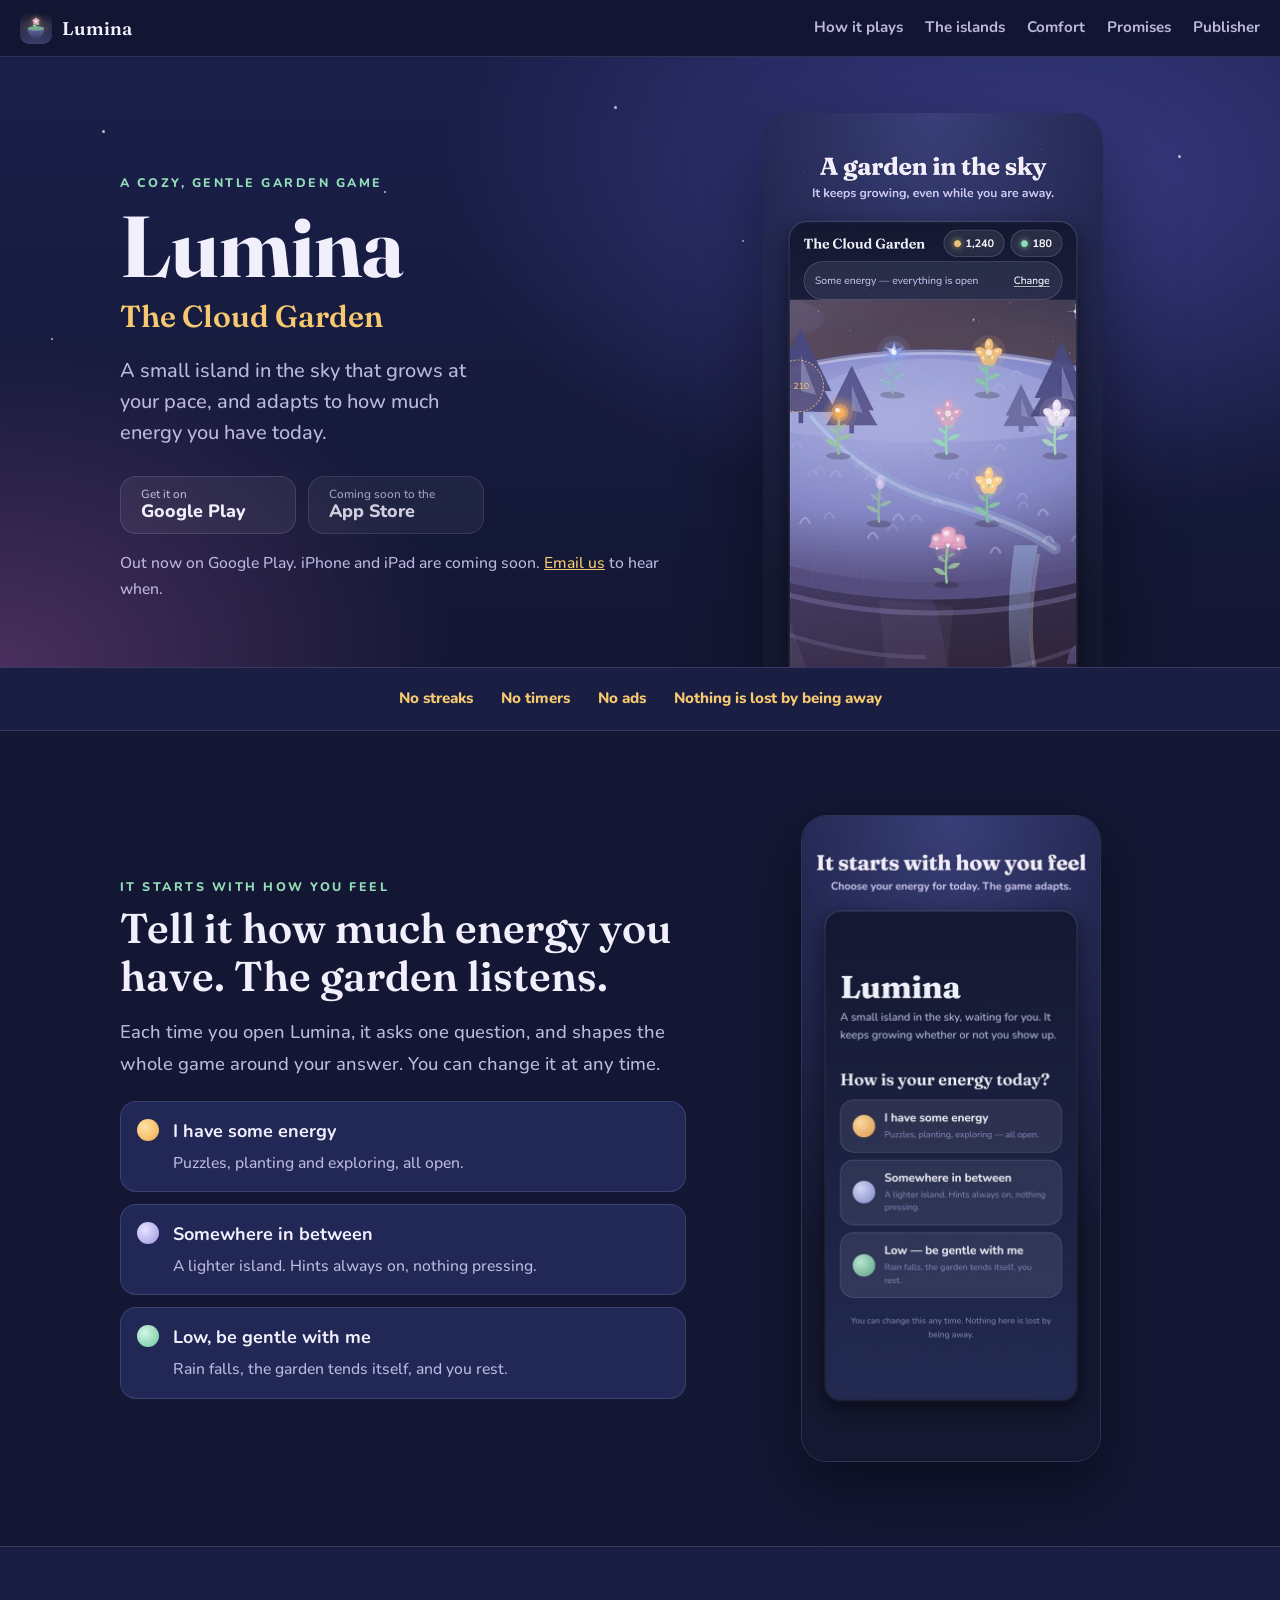
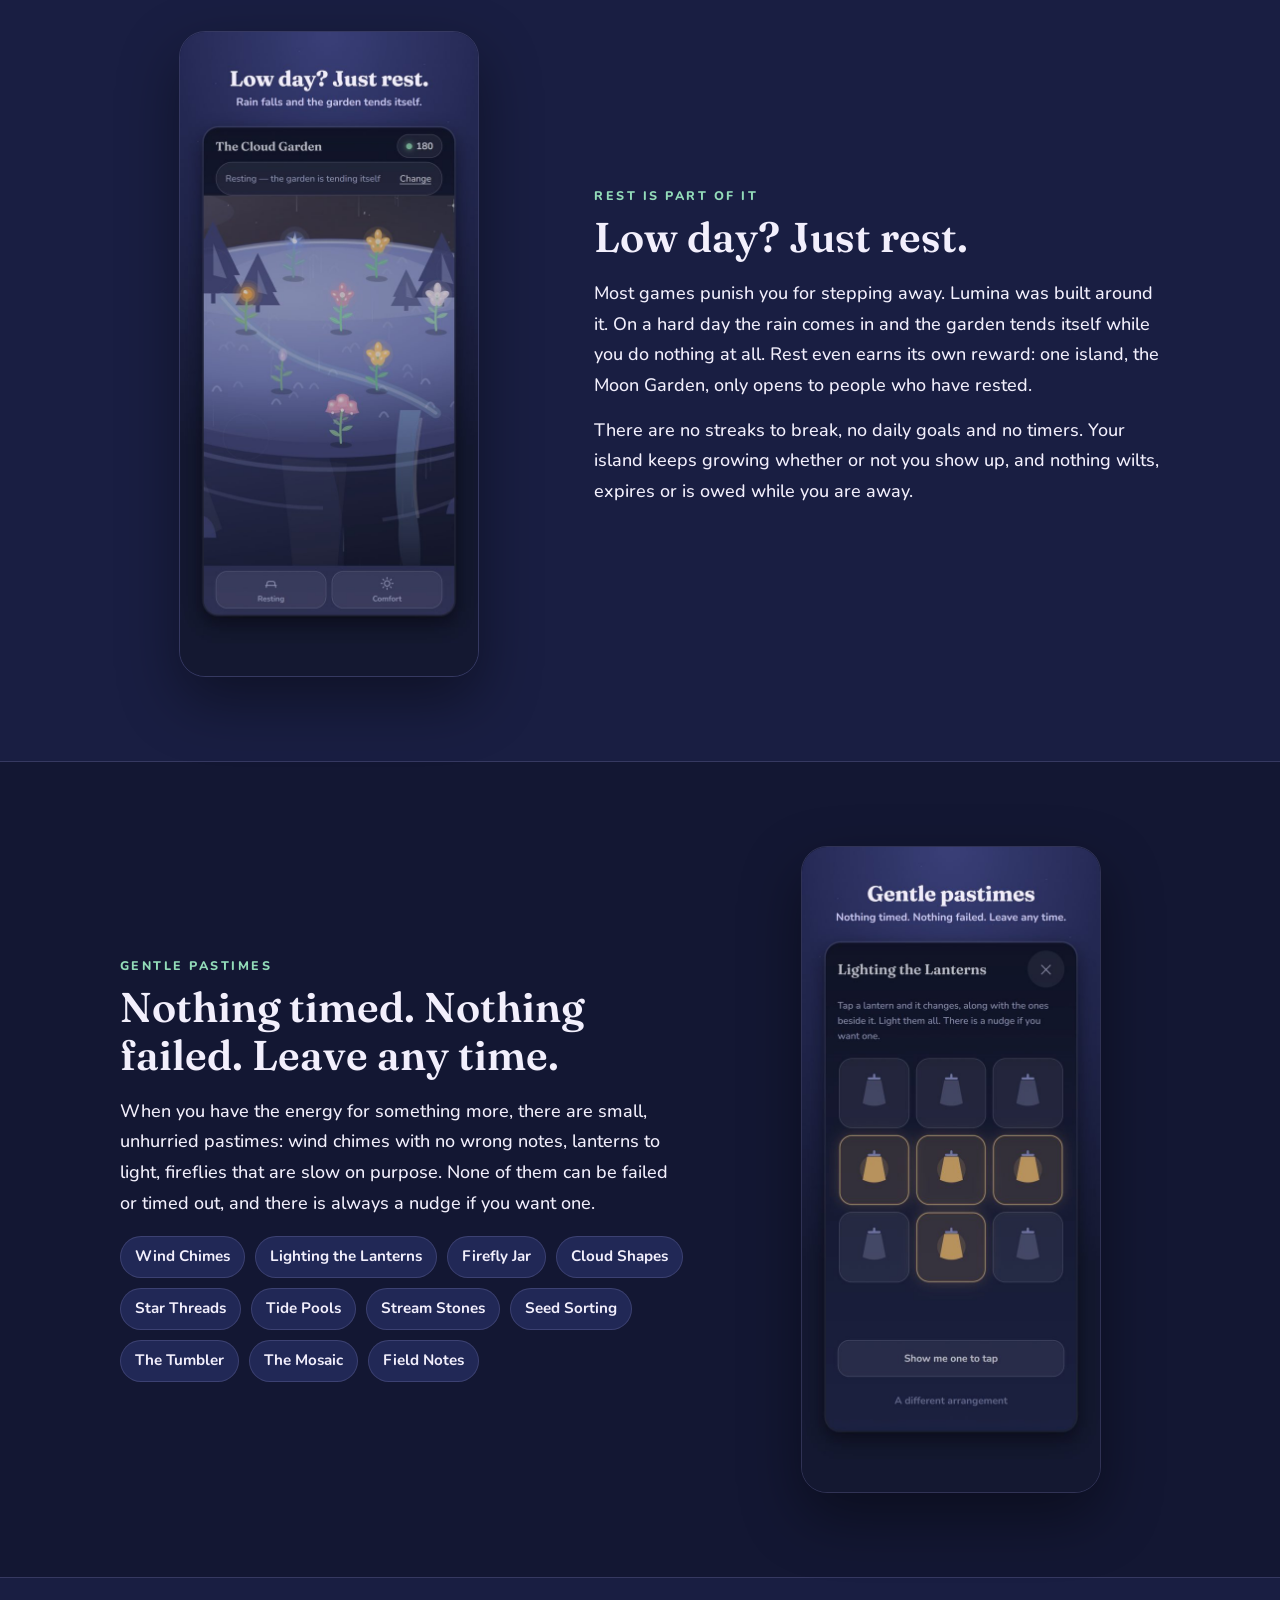
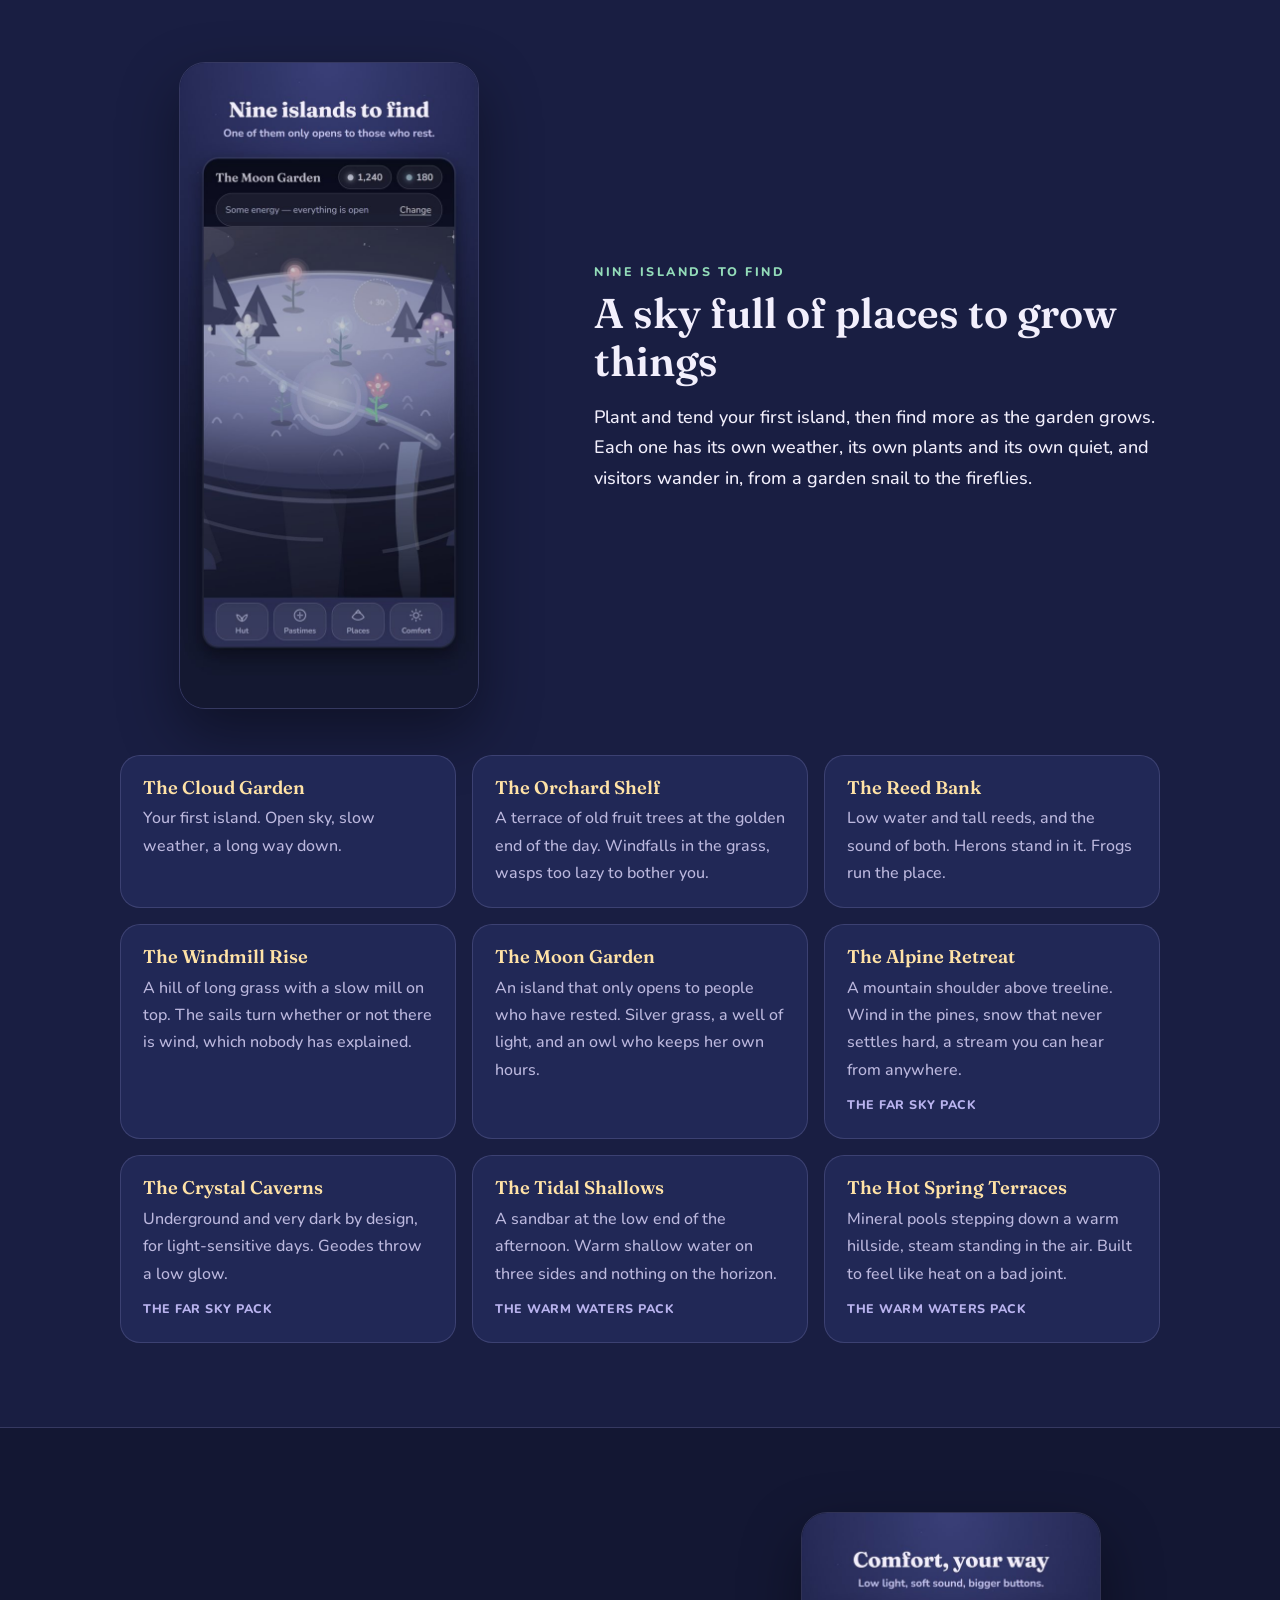
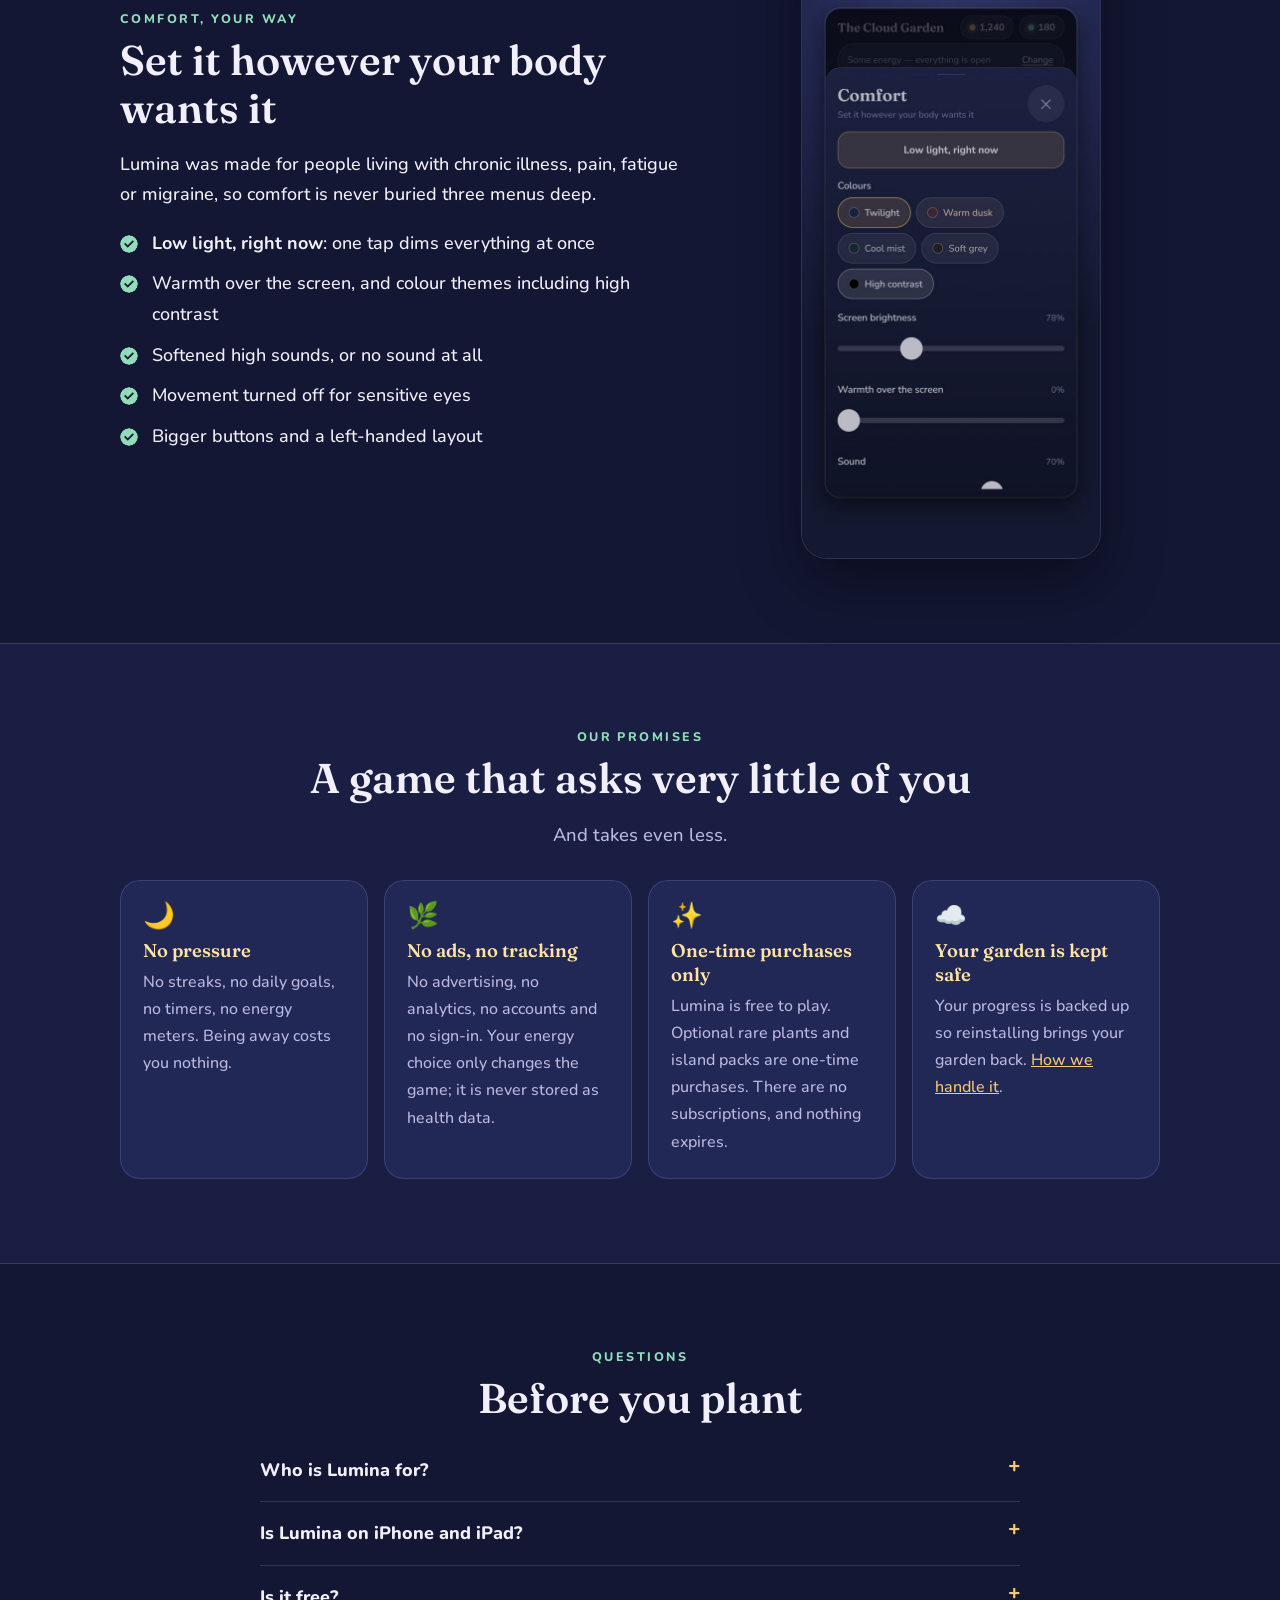
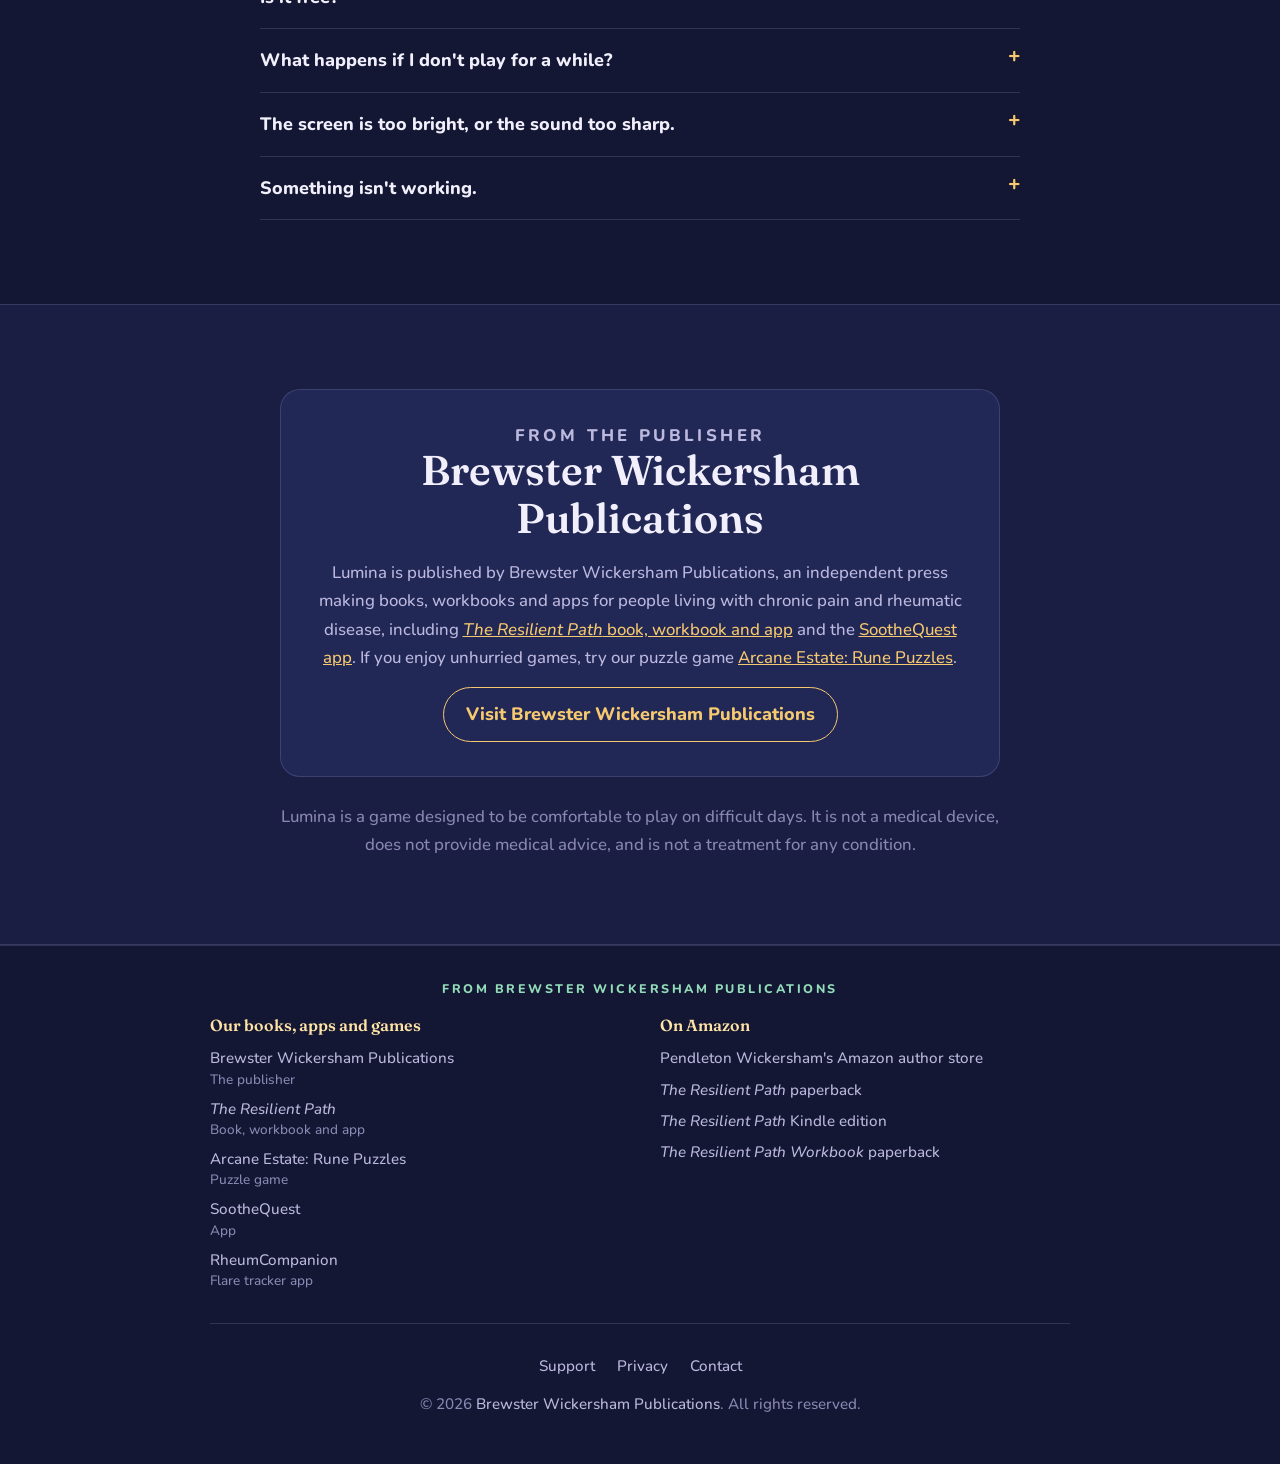
==== commit 977f964e: "Add RheumCompanion to the network footer Co-Authored-By: Claude Opus 5.5 <noreply@anthropic.com>" ====
--- a/index.html
+++ b/index.html
@@ -304,6 +304,7 @@
           <li><a href="https://theresilientpathbook.com/" target="_blank" rel="noopener"><i>The Resilient Path</i></a><span>Book, workbook and app</span></li>
           <li><a href="https://www.arcaneestategame.com/" target="_blank" rel="noopener">Arcane Estate: Rune Puzzles</a><span>Puzzle game</span></li>
           <li><a href="https://www.soothequest.com/" target="_blank" rel="noopener">SootheQuest</a><span>App</span></li>
+          <li><a href="https://www.rheumcompanion.com/" target="_blank" rel="noopener">RheumCompanion</a><span>Flare tracker app</span></li>
         </ul>
       </div>
       <div>
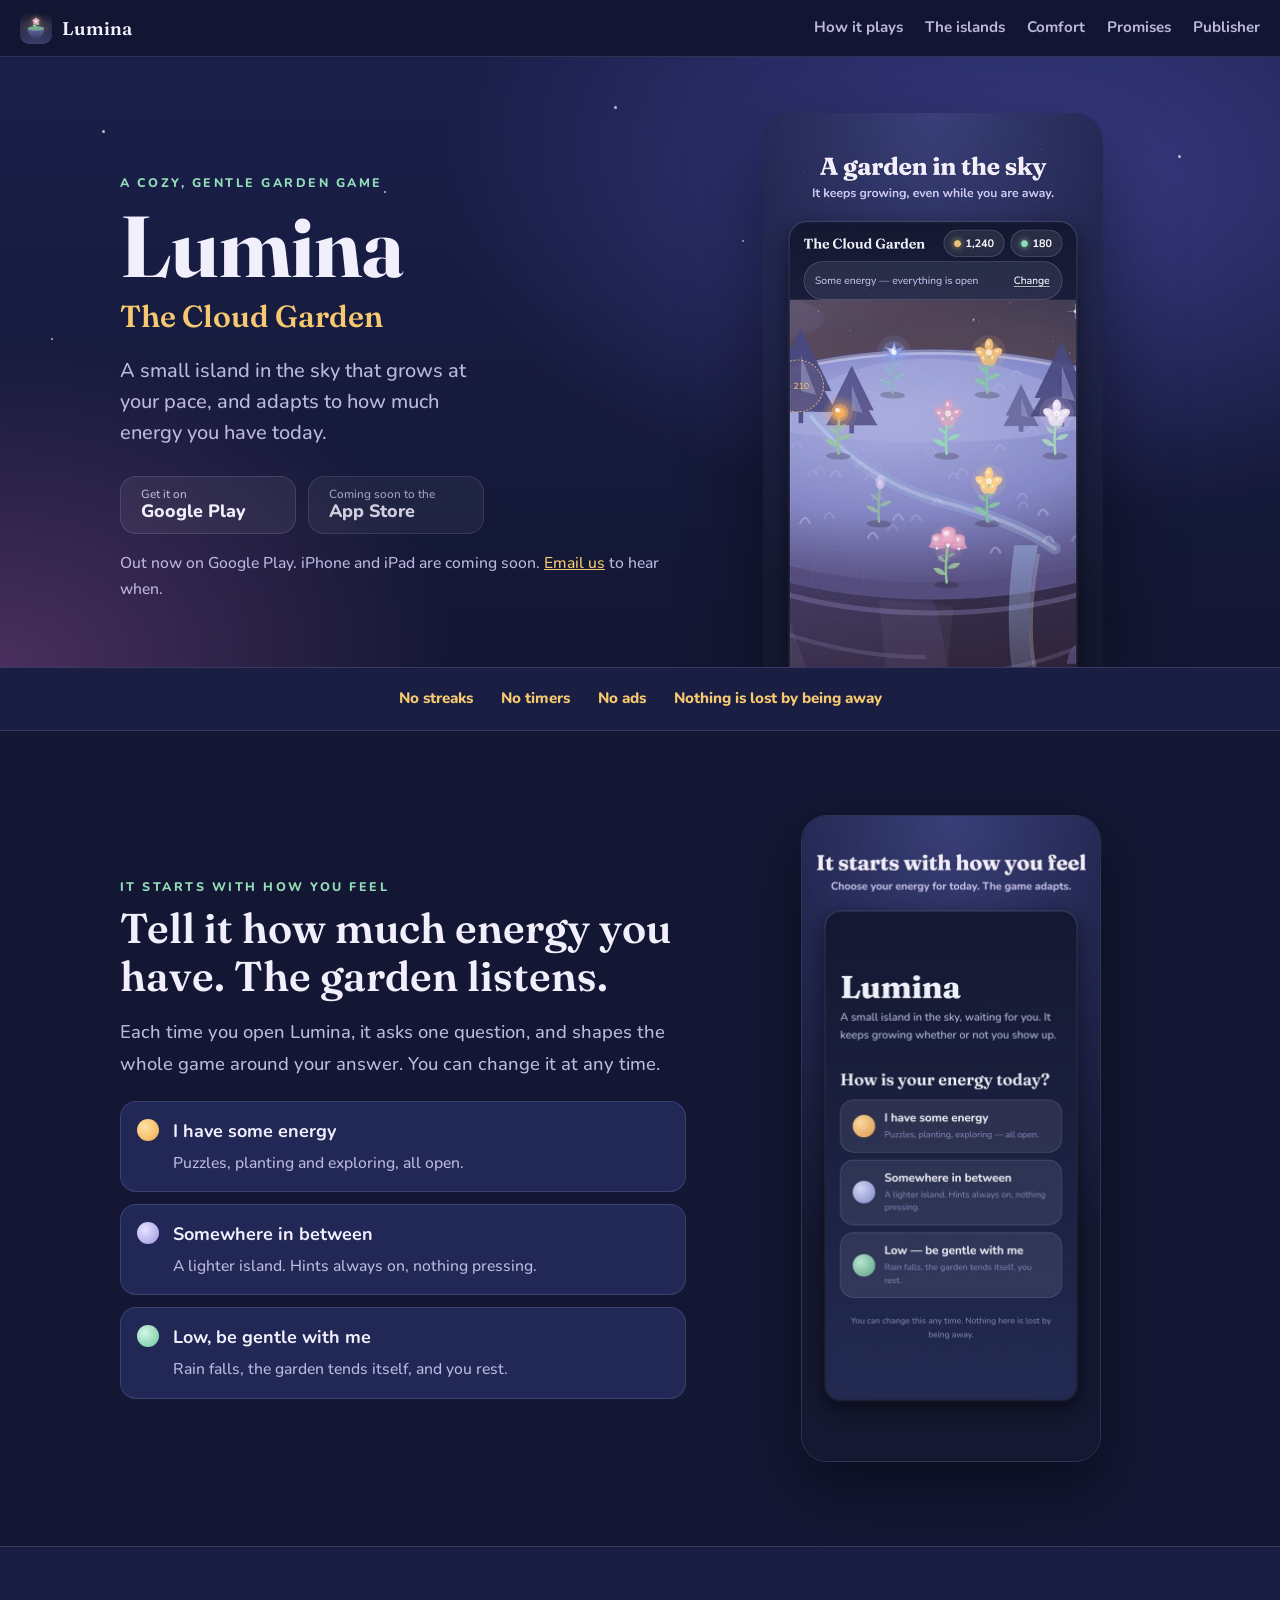
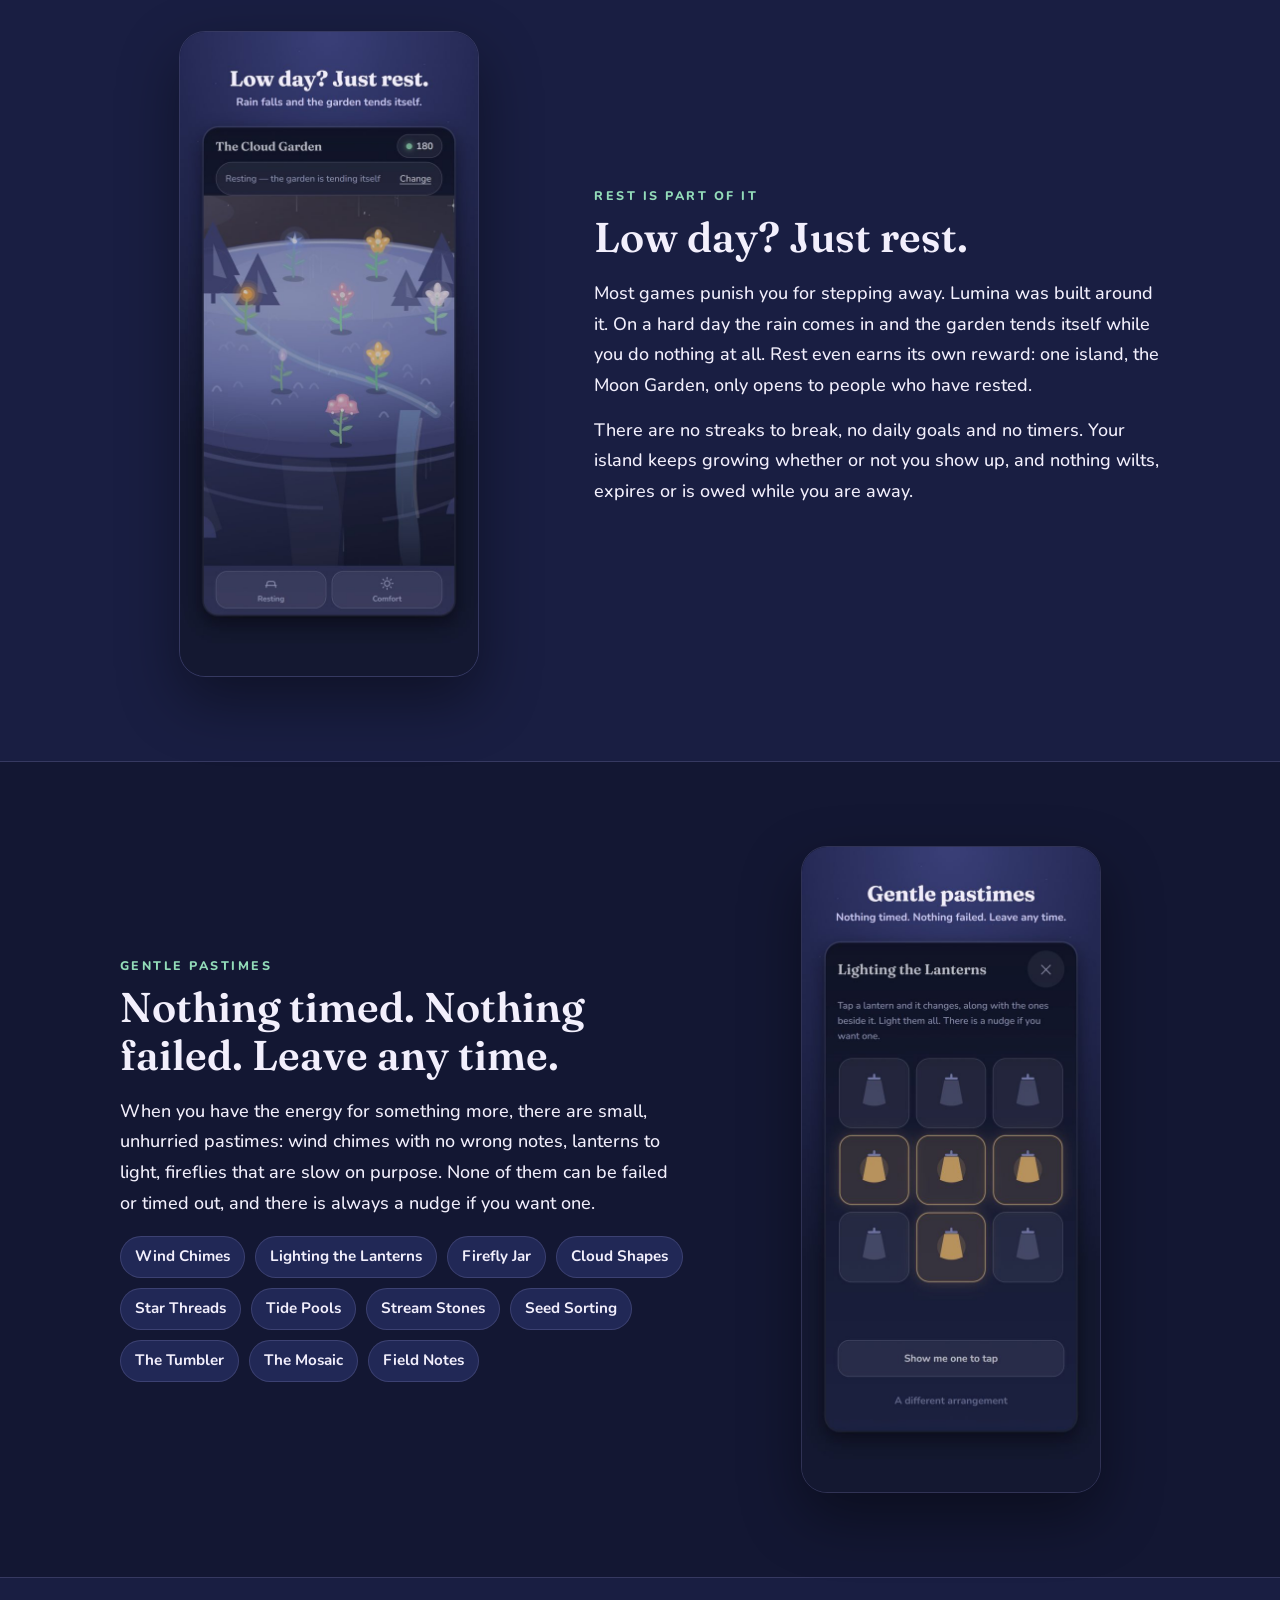
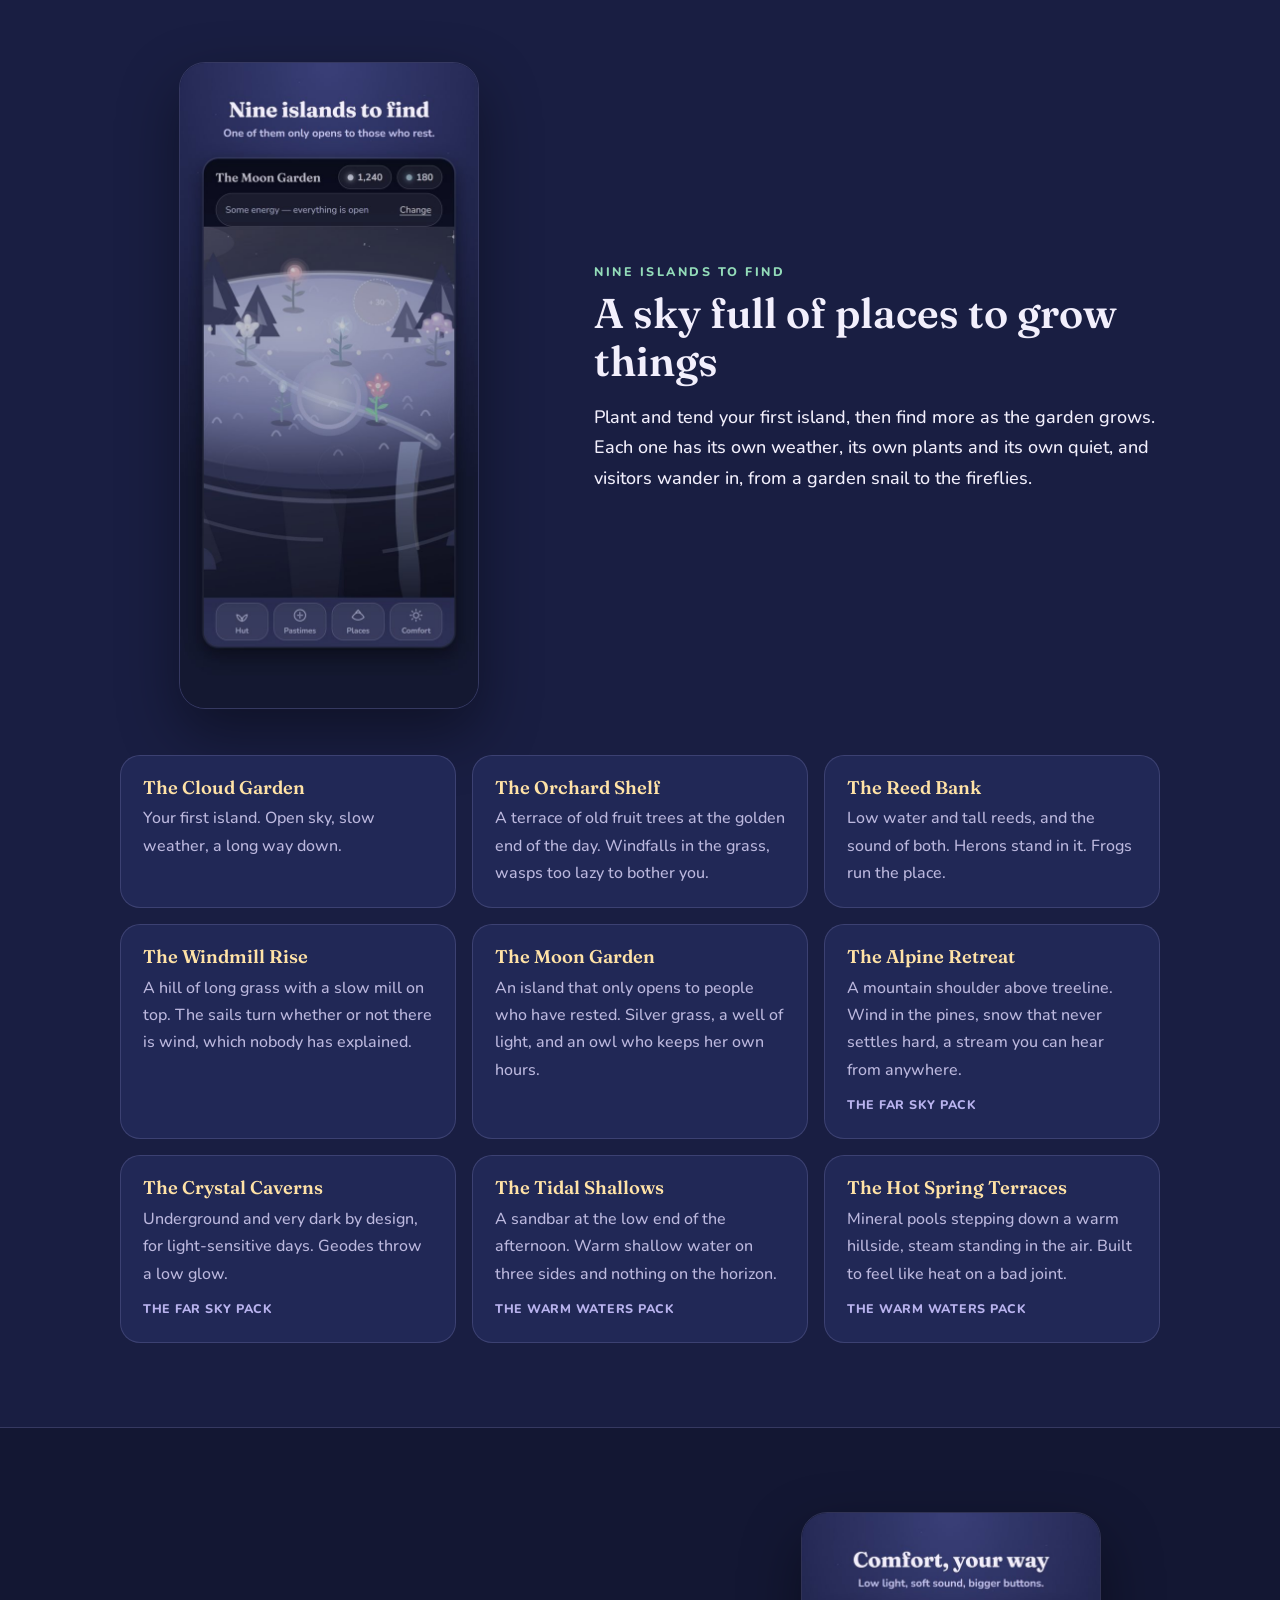
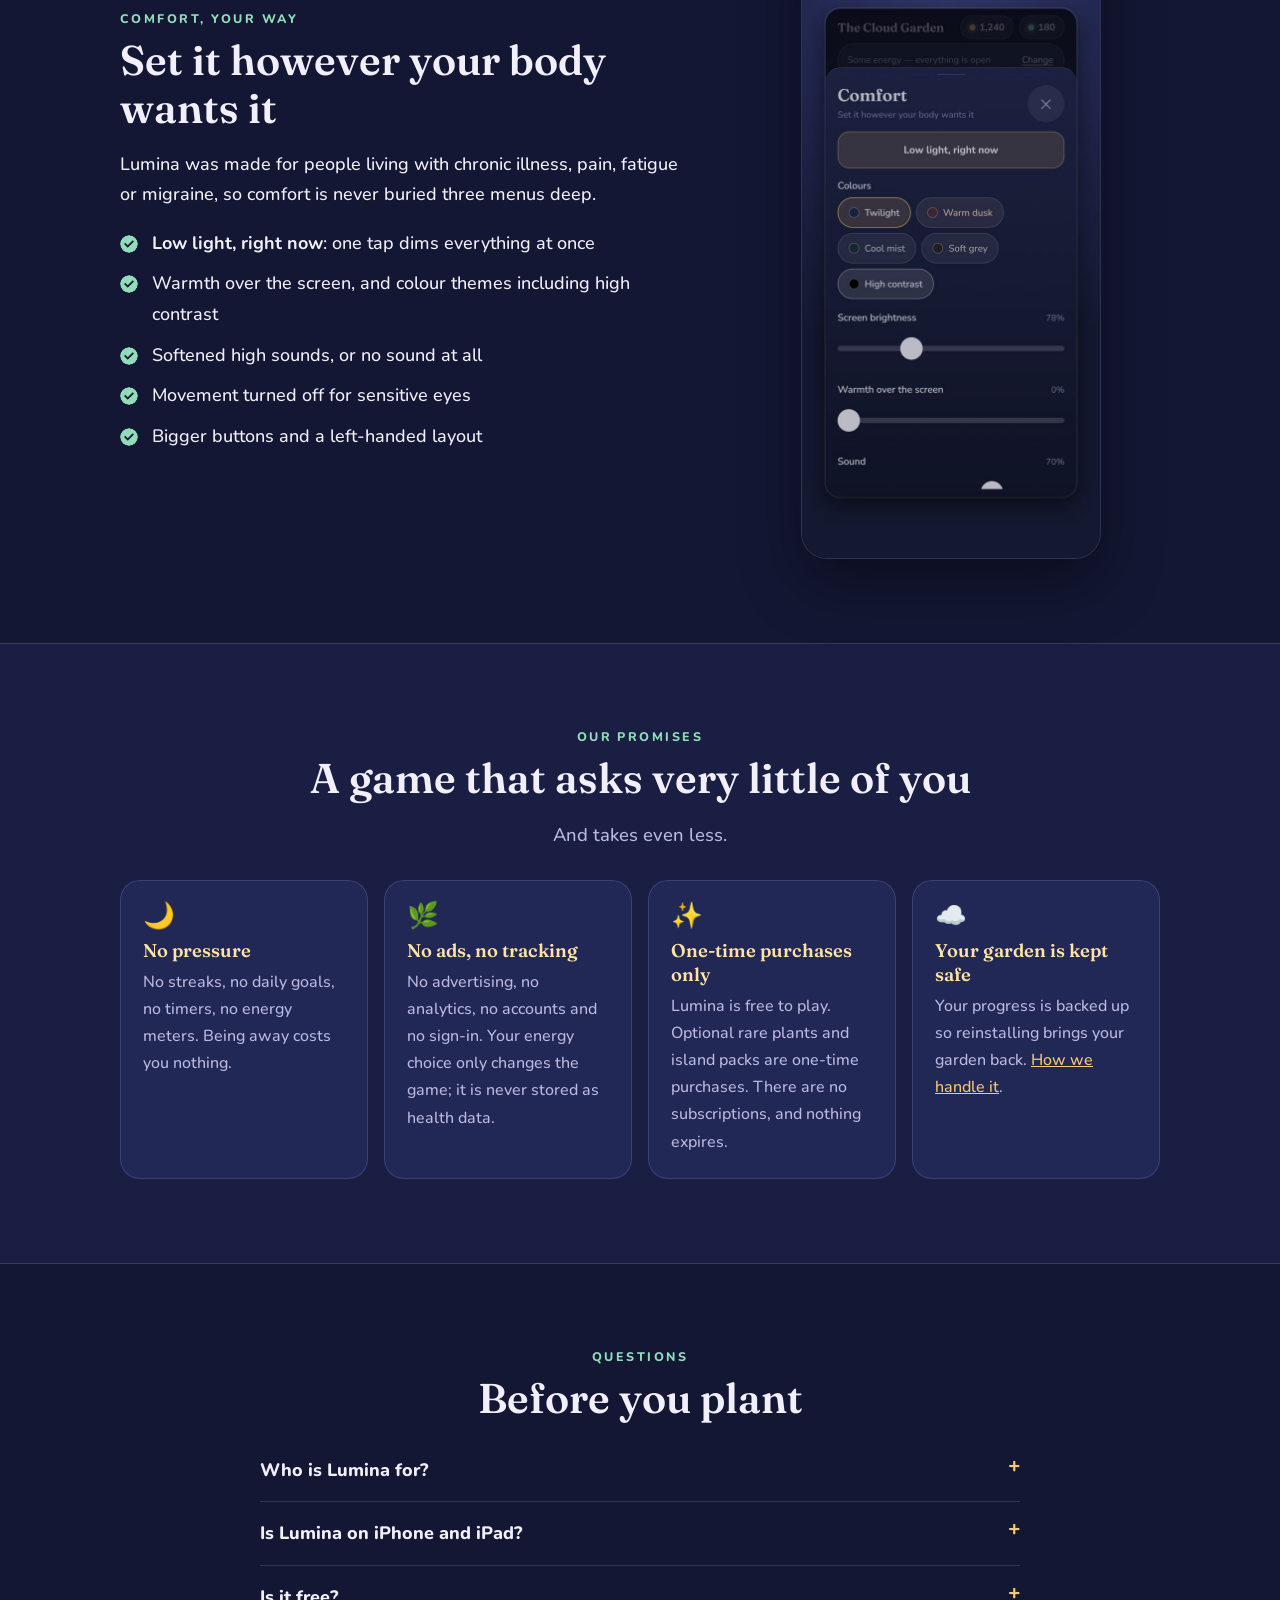
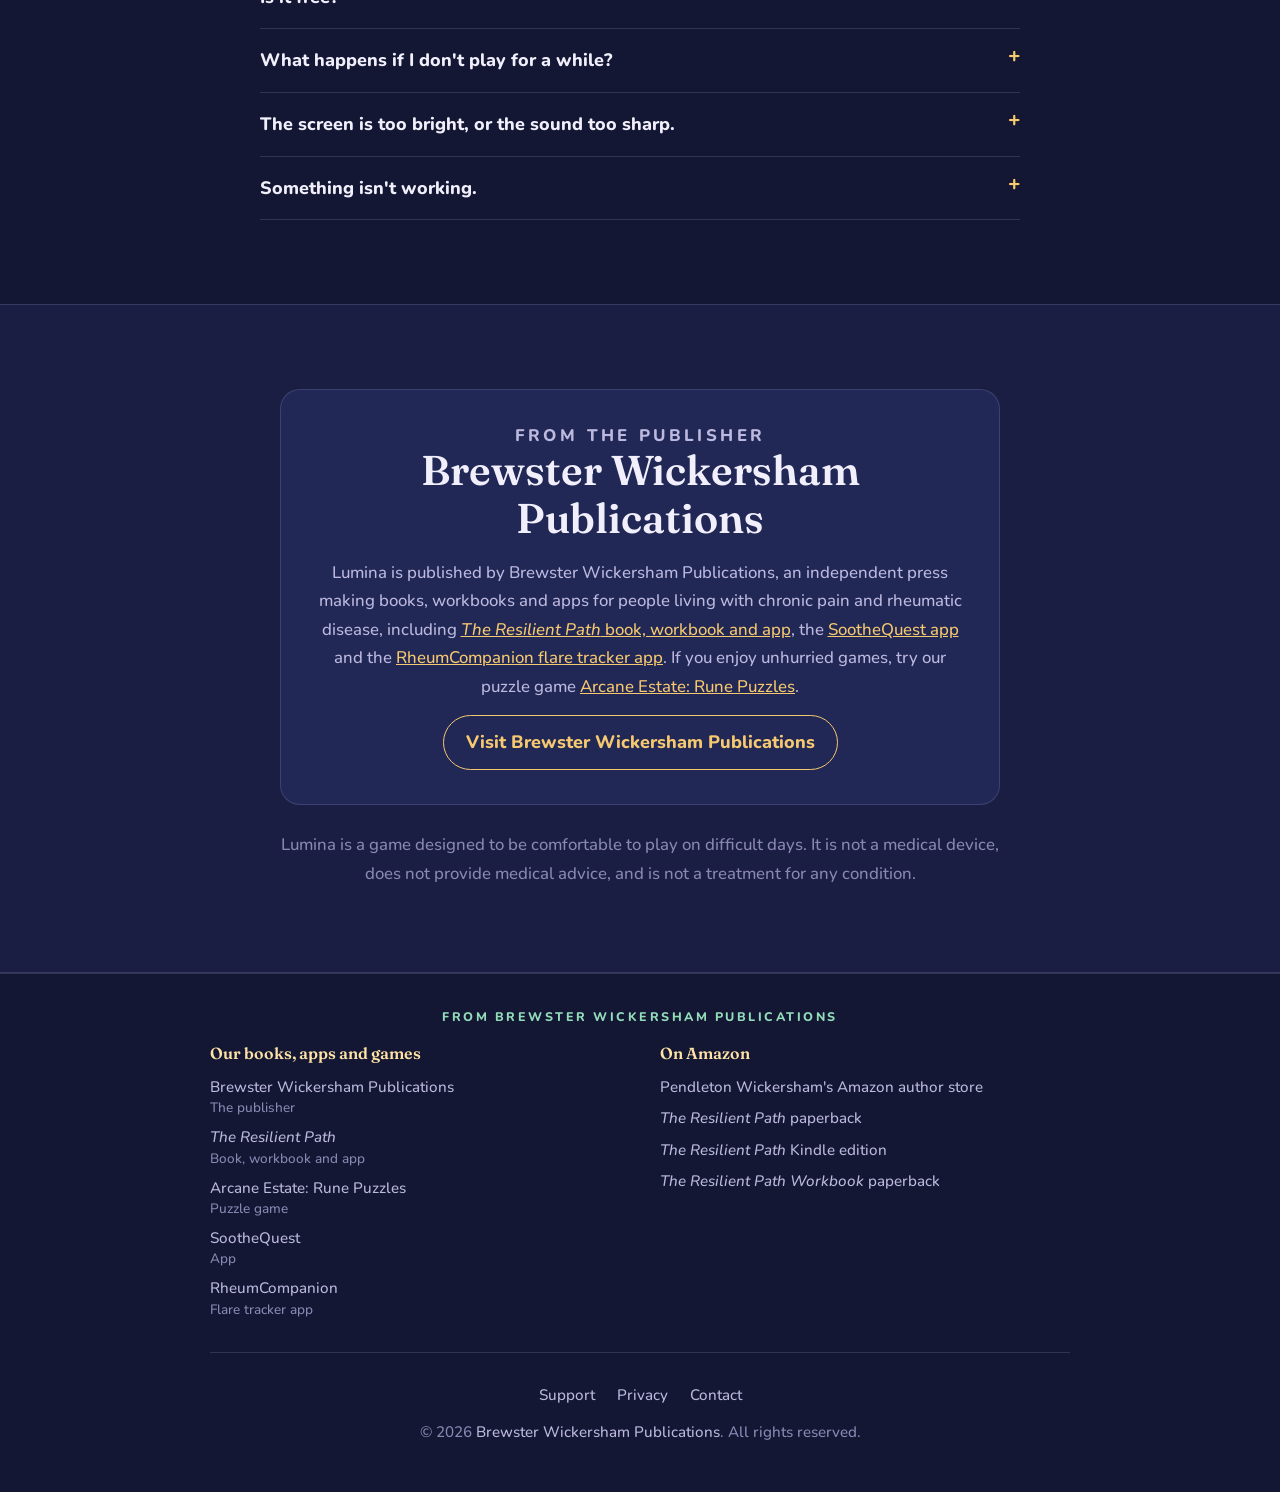
==== commit 938baa5d: "Mention RheumCompanion in the From the publisher paragraph Co-Authored-By: Claude Opus 5.5 <noreply@" ====
--- a/index.html
+++ b/index.html
@@ -282,8 +282,8 @@
       <h2>Brewster Wickersham Publications</h2>
       <p>Lumina is published by Brewster Wickersham Publications, an independent press making books,
         workbooks and apps for people living with chronic pain and rheumatic disease, including
-        <a href="https://theresilientpathbook.com/" target="_blank" rel="noopener"><i>The Resilient Path</i> book, workbook and app</a>
-        and the <a href="https://www.soothequest.com/" target="_blank" rel="noopener">SootheQuest app</a>.
+        <a href="https://theresilientpathbook.com/" target="_blank" rel="noopener"><i>The Resilient Path</i> book, workbook and app</a>,
+        the <a href="https://www.soothequest.com/" target="_blank" rel="noopener">SootheQuest app</a> and the <a href="https://www.rheumcompanion.com/" target="_blank" rel="noopener">RheumCompanion flare tracker app</a>.
         If you enjoy unhurried games, try our puzzle game
         <a href="https://www.arcaneestategame.com/" target="_blank" rel="noopener">Arcane Estate: Rune Puzzles</a>.</p>
       <a class="btn" href="https://brewsterwickershampublications.com/" target="_blank" rel="noopener">Visit Brewster Wickersham Publications</a>
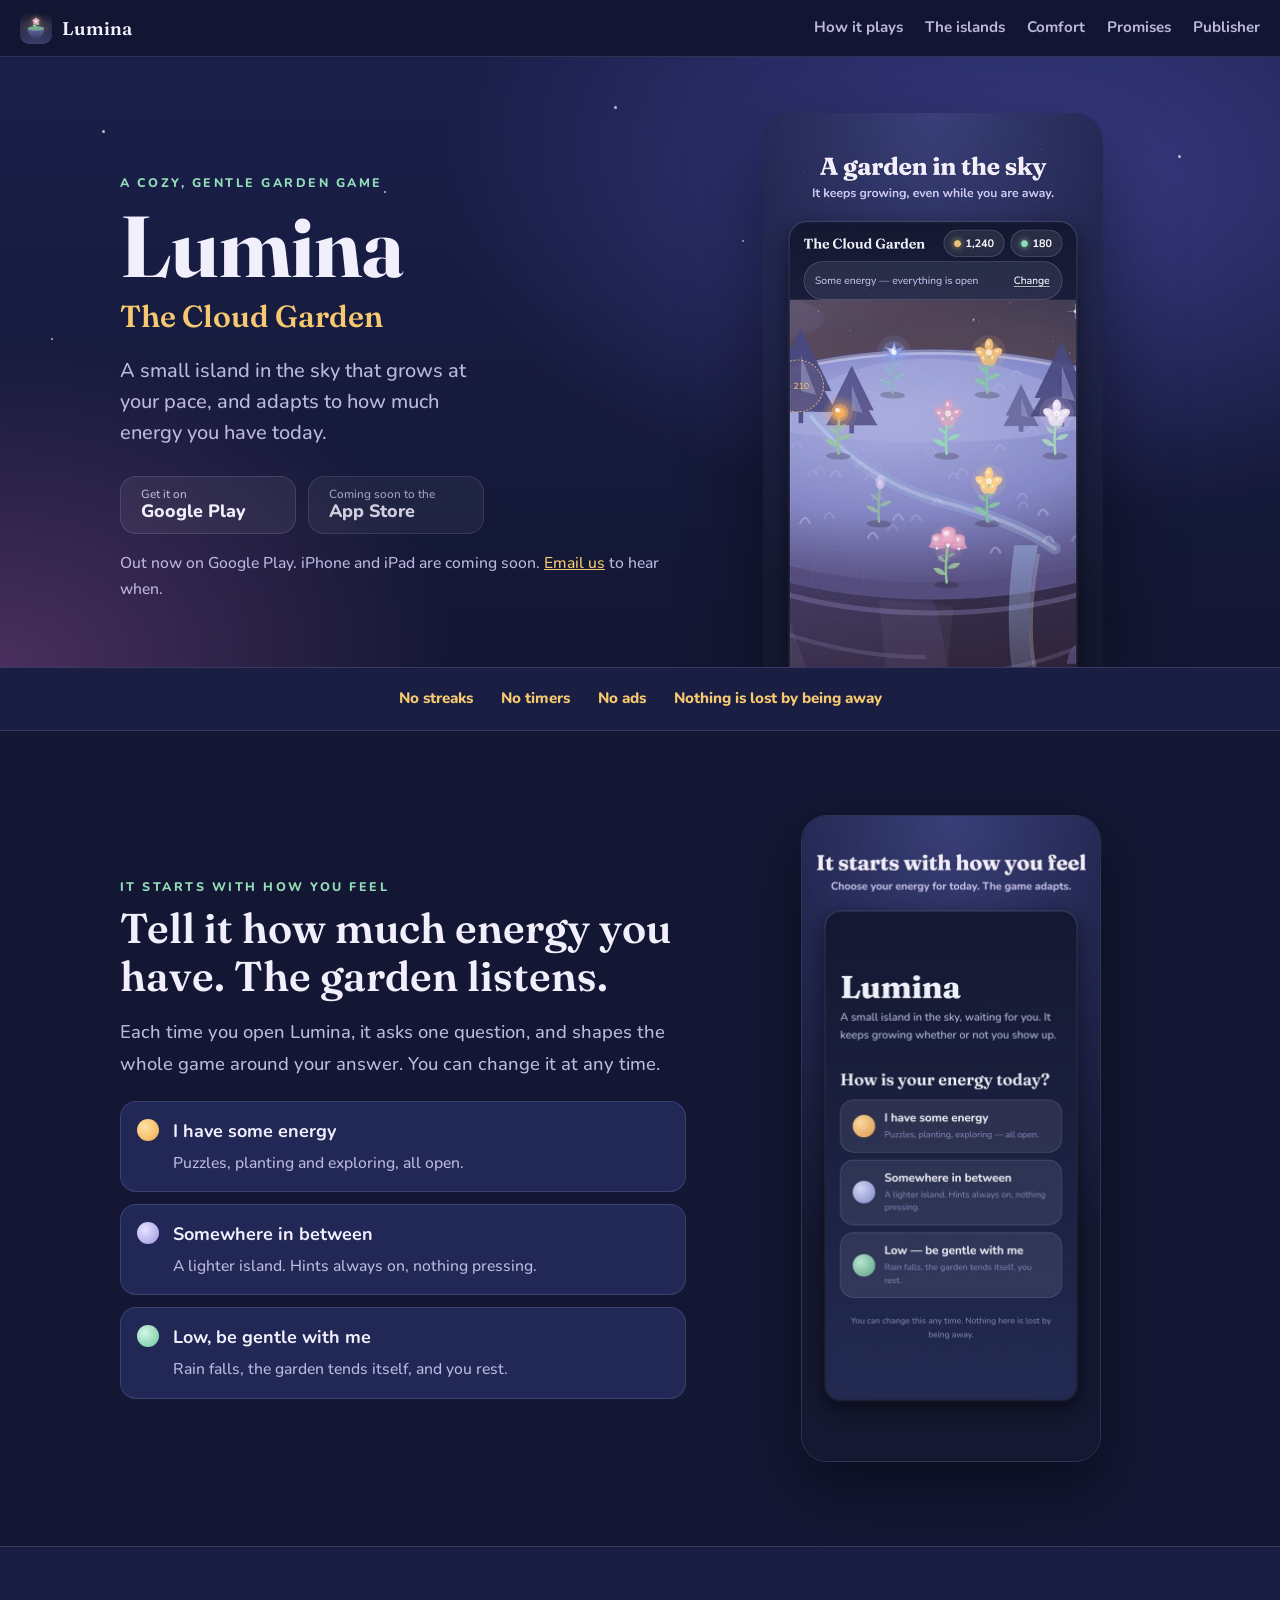
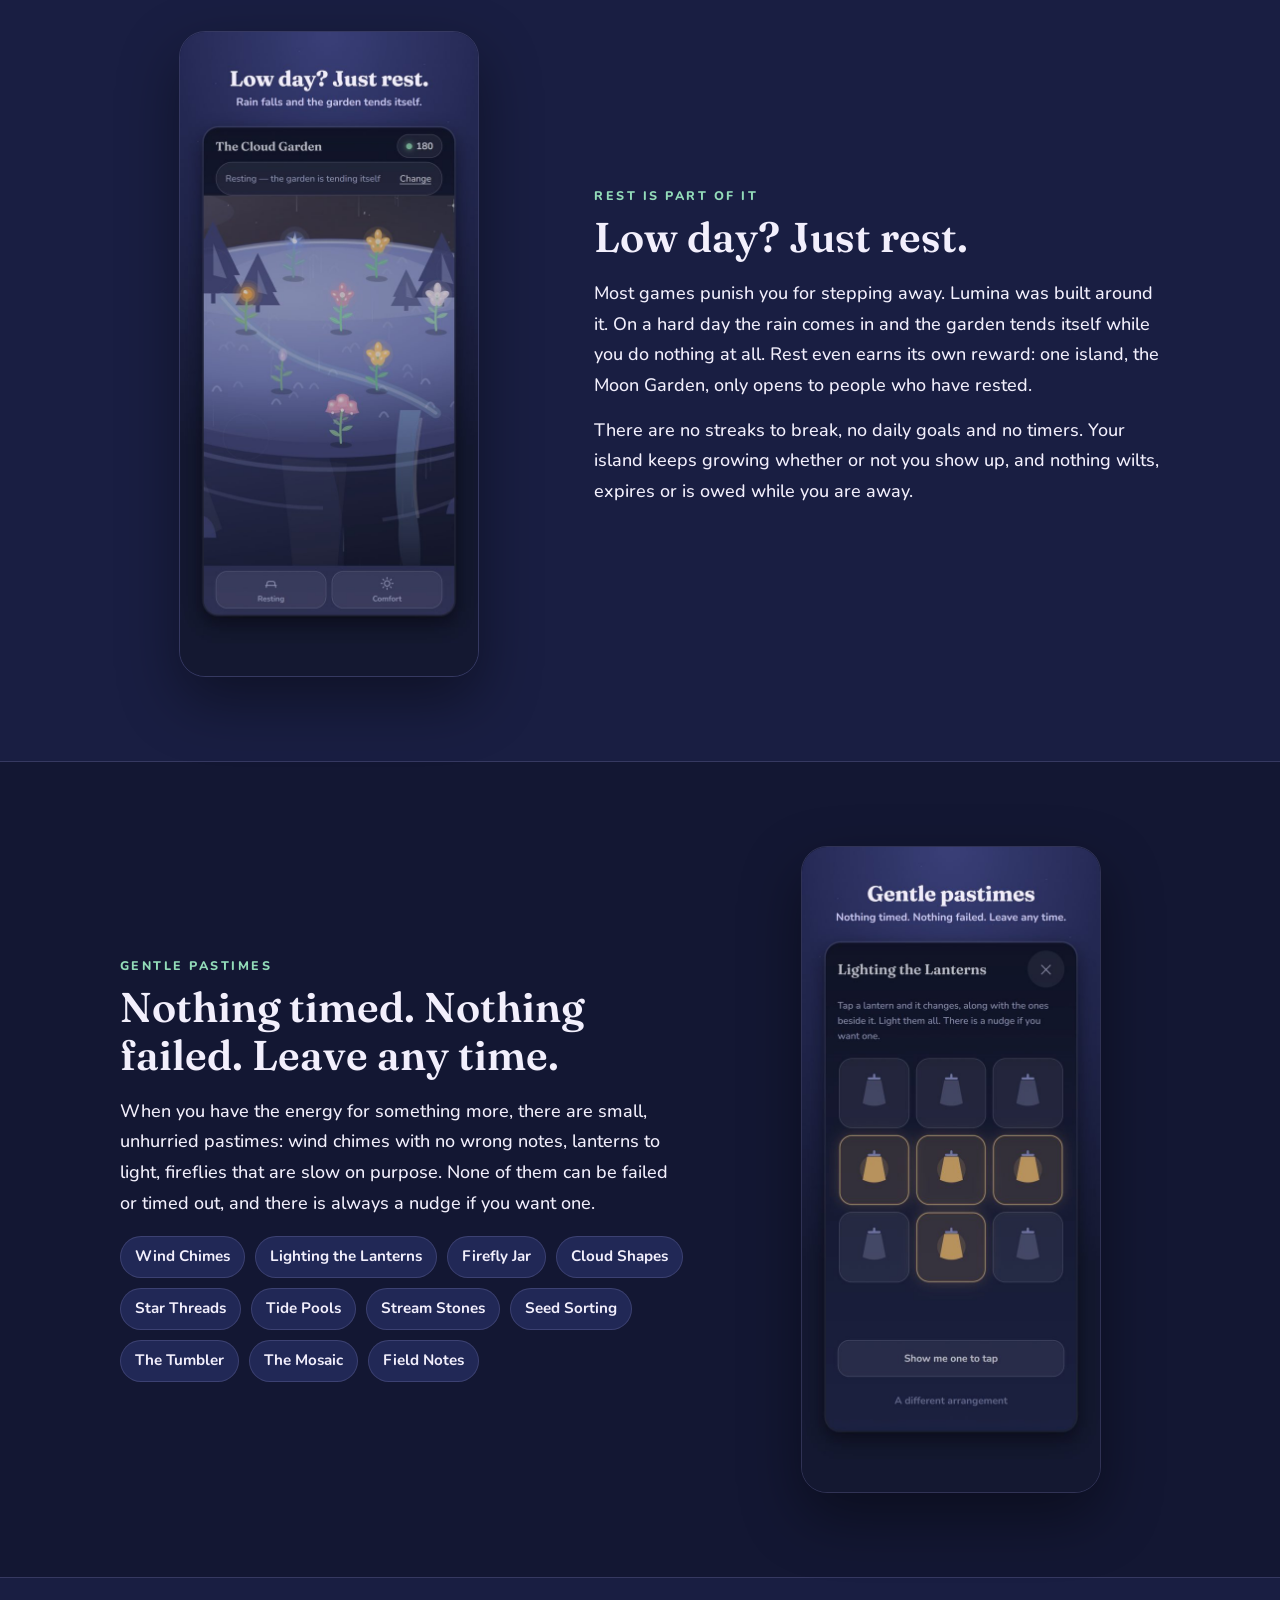
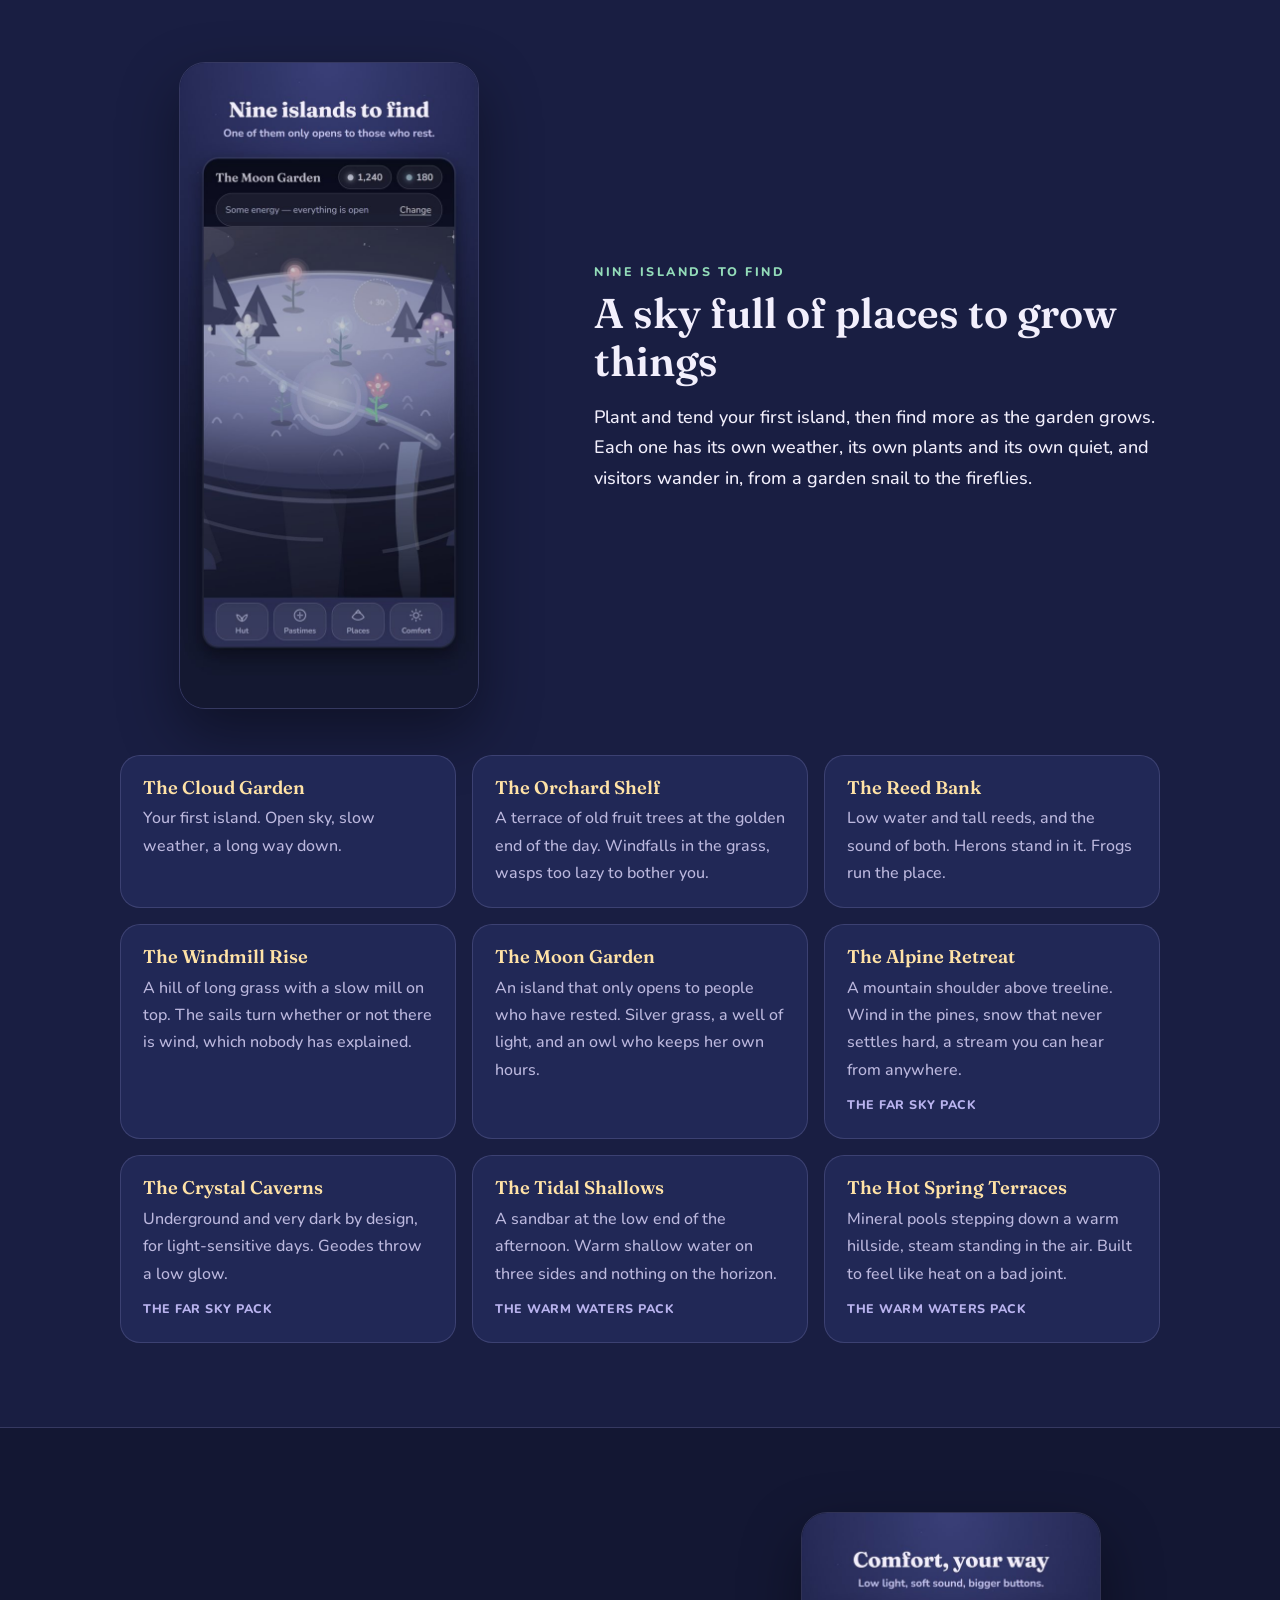
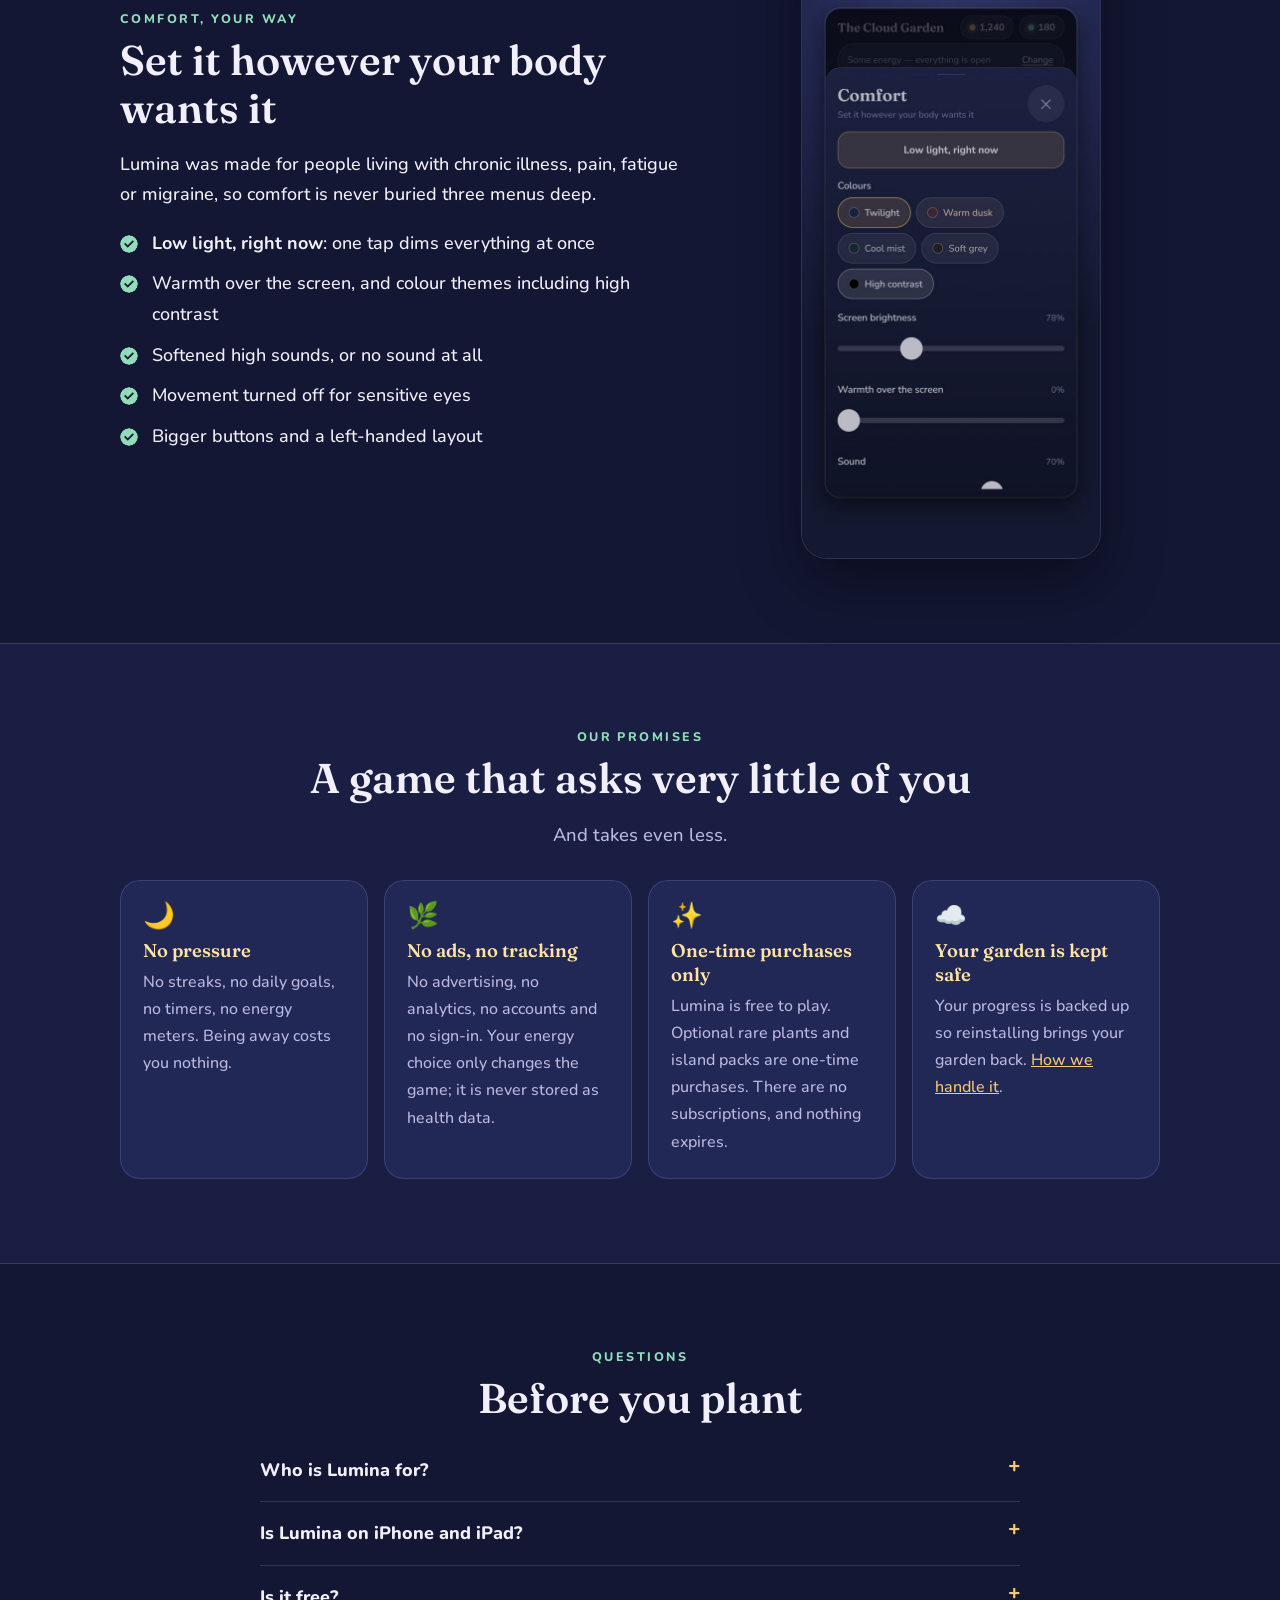
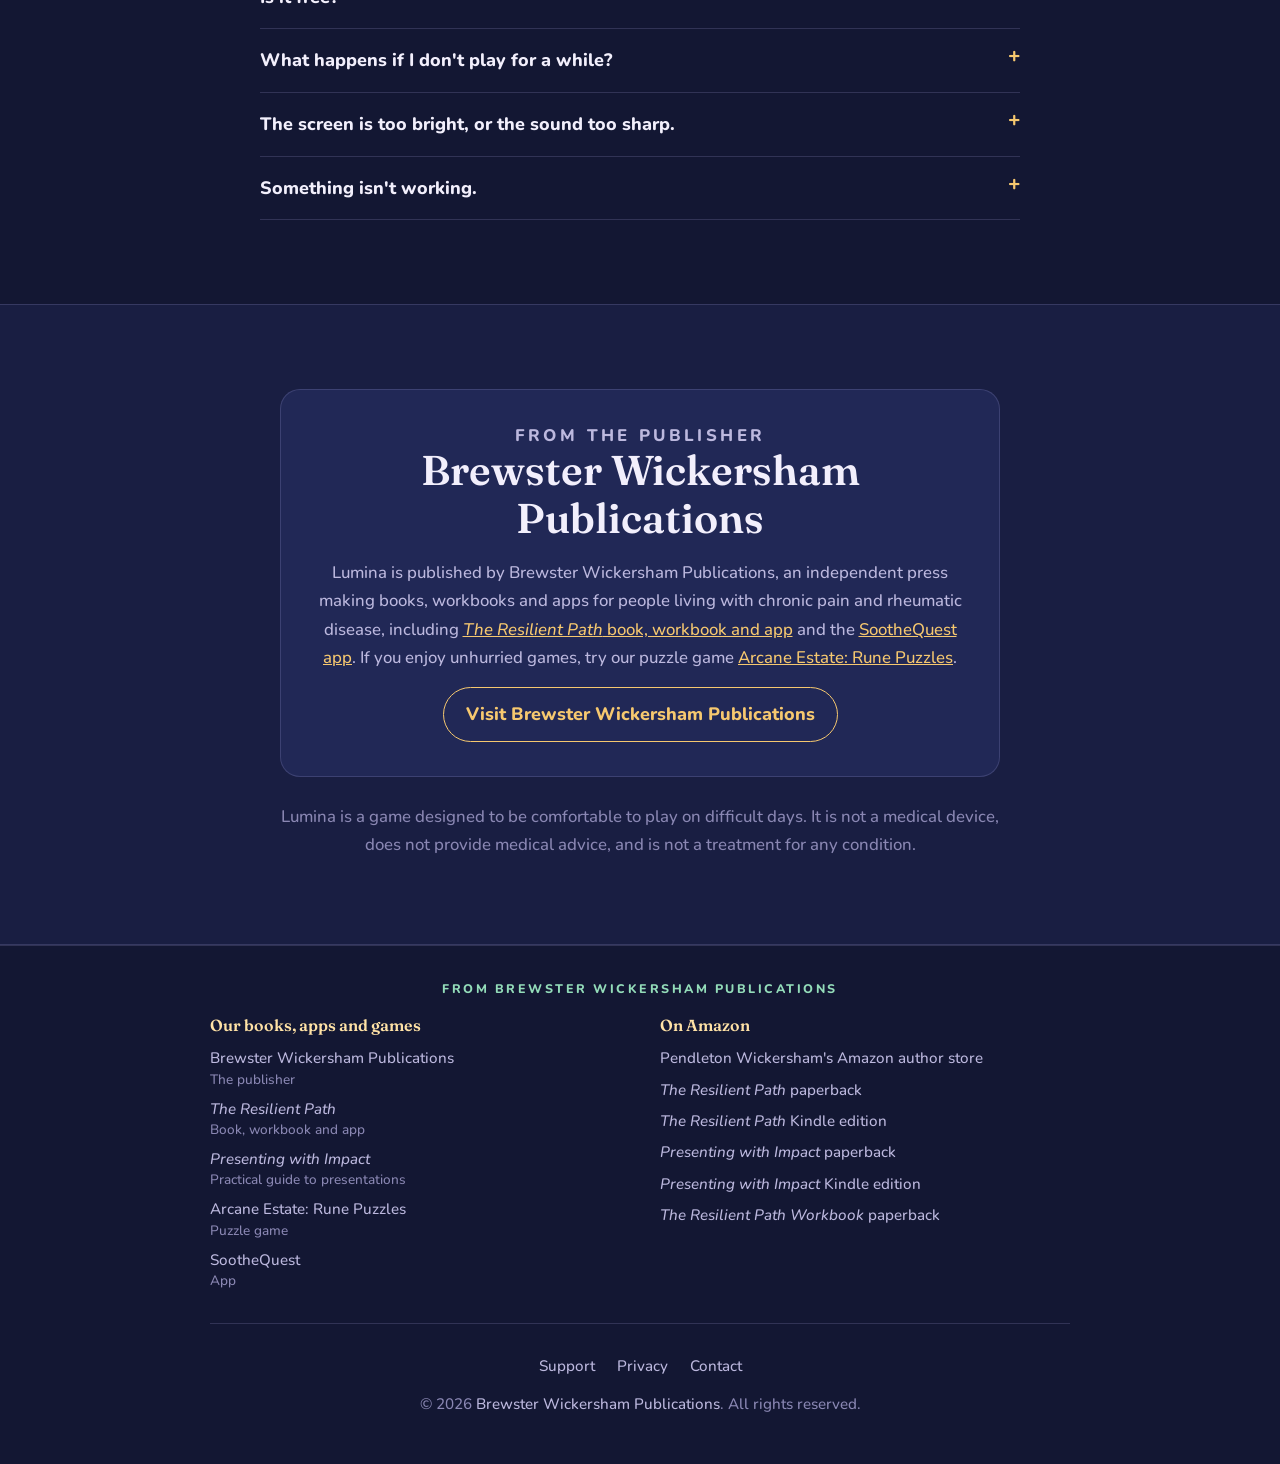
==== commit e6621806: "Add Presenting with Impact to the publisher network block Keeps the shared "From Brewster Wickersham" ====
--- a/index.html
+++ b/index.html
@@ -282,8 +282,8 @@
       <h2>Brewster Wickersham Publications</h2>
       <p>Lumina is published by Brewster Wickersham Publications, an independent press making books,
         workbooks and apps for people living with chronic pain and rheumatic disease, including
-        <a href="https://theresilientpathbook.com/" target="_blank" rel="noopener"><i>The Resilient Path</i> book, workbook and app</a>,
-        the <a href="https://www.soothequest.com/" target="_blank" rel="noopener">SootheQuest app</a> and the <a href="https://www.rheumcompanion.com/" target="_blank" rel="noopener">RheumCompanion flare tracker app</a>.
+        <a href="https://theresilientpathbook.com/" target="_blank" rel="noopener"><i>The Resilient Path</i> book, workbook and app</a>
+        and the <a href="https://www.soothequest.com/" target="_blank" rel="noopener">SootheQuest app</a>.
         If you enjoy unhurried games, try our puzzle game
         <a href="https://www.arcaneestategame.com/" target="_blank" rel="noopener">Arcane Estate: Rune Puzzles</a>.</p>
       <a class="btn" href="https://brewsterwickershampublications.com/" target="_blank" rel="noopener">Visit Brewster Wickersham Publications</a>
@@ -302,9 +302,9 @@
         <ul>
           <li><a href="https://brewsterwickershampublications.com/" target="_blank" rel="noopener">Brewster Wickersham Publications</a><span>The publisher</span></li>
           <li><a href="https://theresilientpathbook.com/" target="_blank" rel="noopener"><i>The Resilient Path</i></a><span>Book, workbook and app</span></li>
+          <li><a href="https://presentingwithimpactbook.com/" target="_blank" rel="noopener"><i>Presenting with Impact</i></a><span>Practical guide to presentations</span></li>
           <li><a href="https://www.arcaneestategame.com/" target="_blank" rel="noopener">Arcane Estate: Rune Puzzles</a><span>Puzzle game</span></li>
           <li><a href="https://www.soothequest.com/" target="_blank" rel="noopener">SootheQuest</a><span>App</span></li>
-          <li><a href="https://www.rheumcompanion.com/" target="_blank" rel="noopener">RheumCompanion</a><span>Flare tracker app</span></li>
         </ul>
       </div>
       <div>
@@ -313,6 +313,8 @@
           <li><a href="https://www.amazon.com/stores/author/B004TYIEZQ" target="_blank" rel="noopener">Pendleton Wickersham's Amazon author store</a></li>
           <li><a href="https://www.amazon.com/dp/B0HJ1NMXLL" target="_blank" rel="noopener"><i>The Resilient Path</i> paperback</a></li>
           <li><a href="https://www.amazon.com/dp/B0HHKKSR3D" target="_blank" rel="noopener"><i>The Resilient Path</i> Kindle edition</a></li>
+          <li><a href="https://www.amazon.com/dp/B0HQ2JQ6SQ" target="_blank" rel="noopener"><i>Presenting with Impact</i> paperback</a></li>
+          <li><a href="https://www.amazon.com/dp/B0HQ1P6CZH" target="_blank" rel="noopener"><i>Presenting with Impact</i> Kindle edition</a></li>
           <li><a href="https://www.amazon.com/dp/B0HHLCSVBJ" target="_blank" rel="noopener"><i>The Resilient Path Workbook</i> paperback</a></li>
         </ul>
       </div>
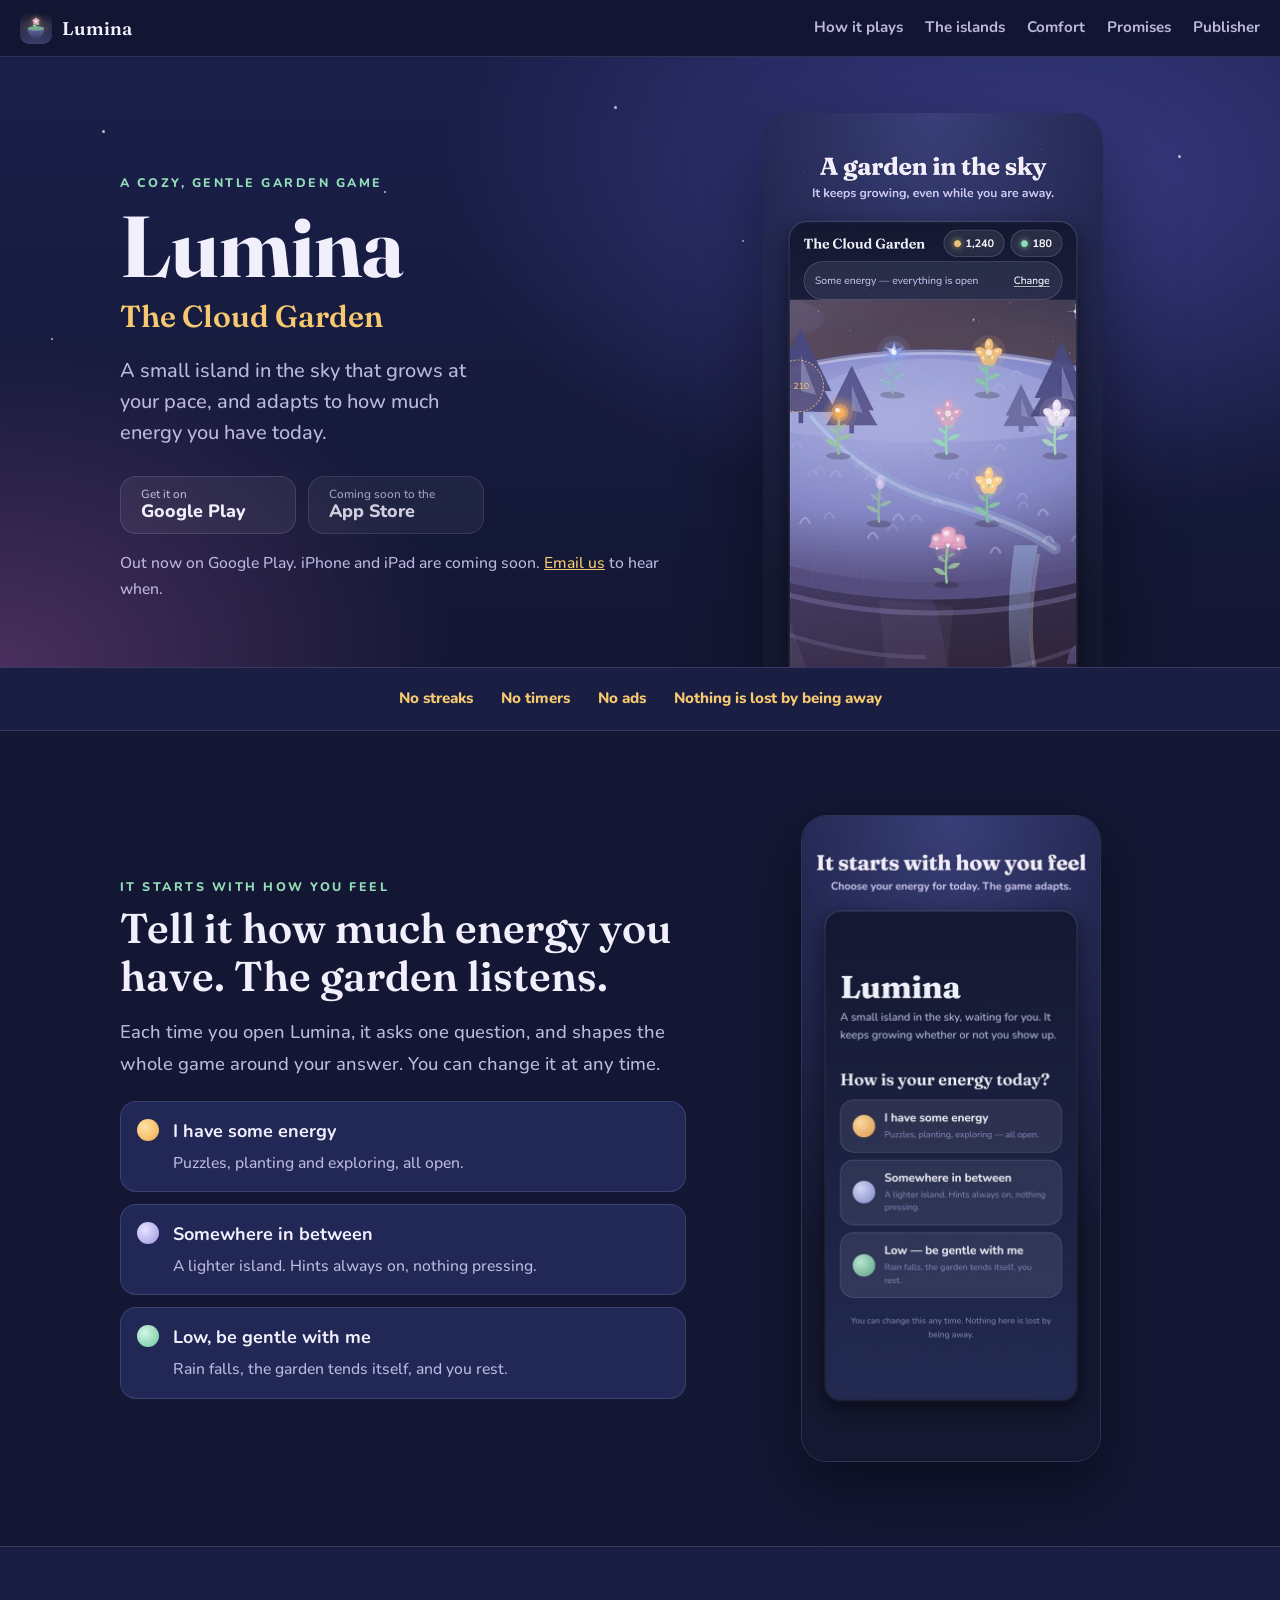
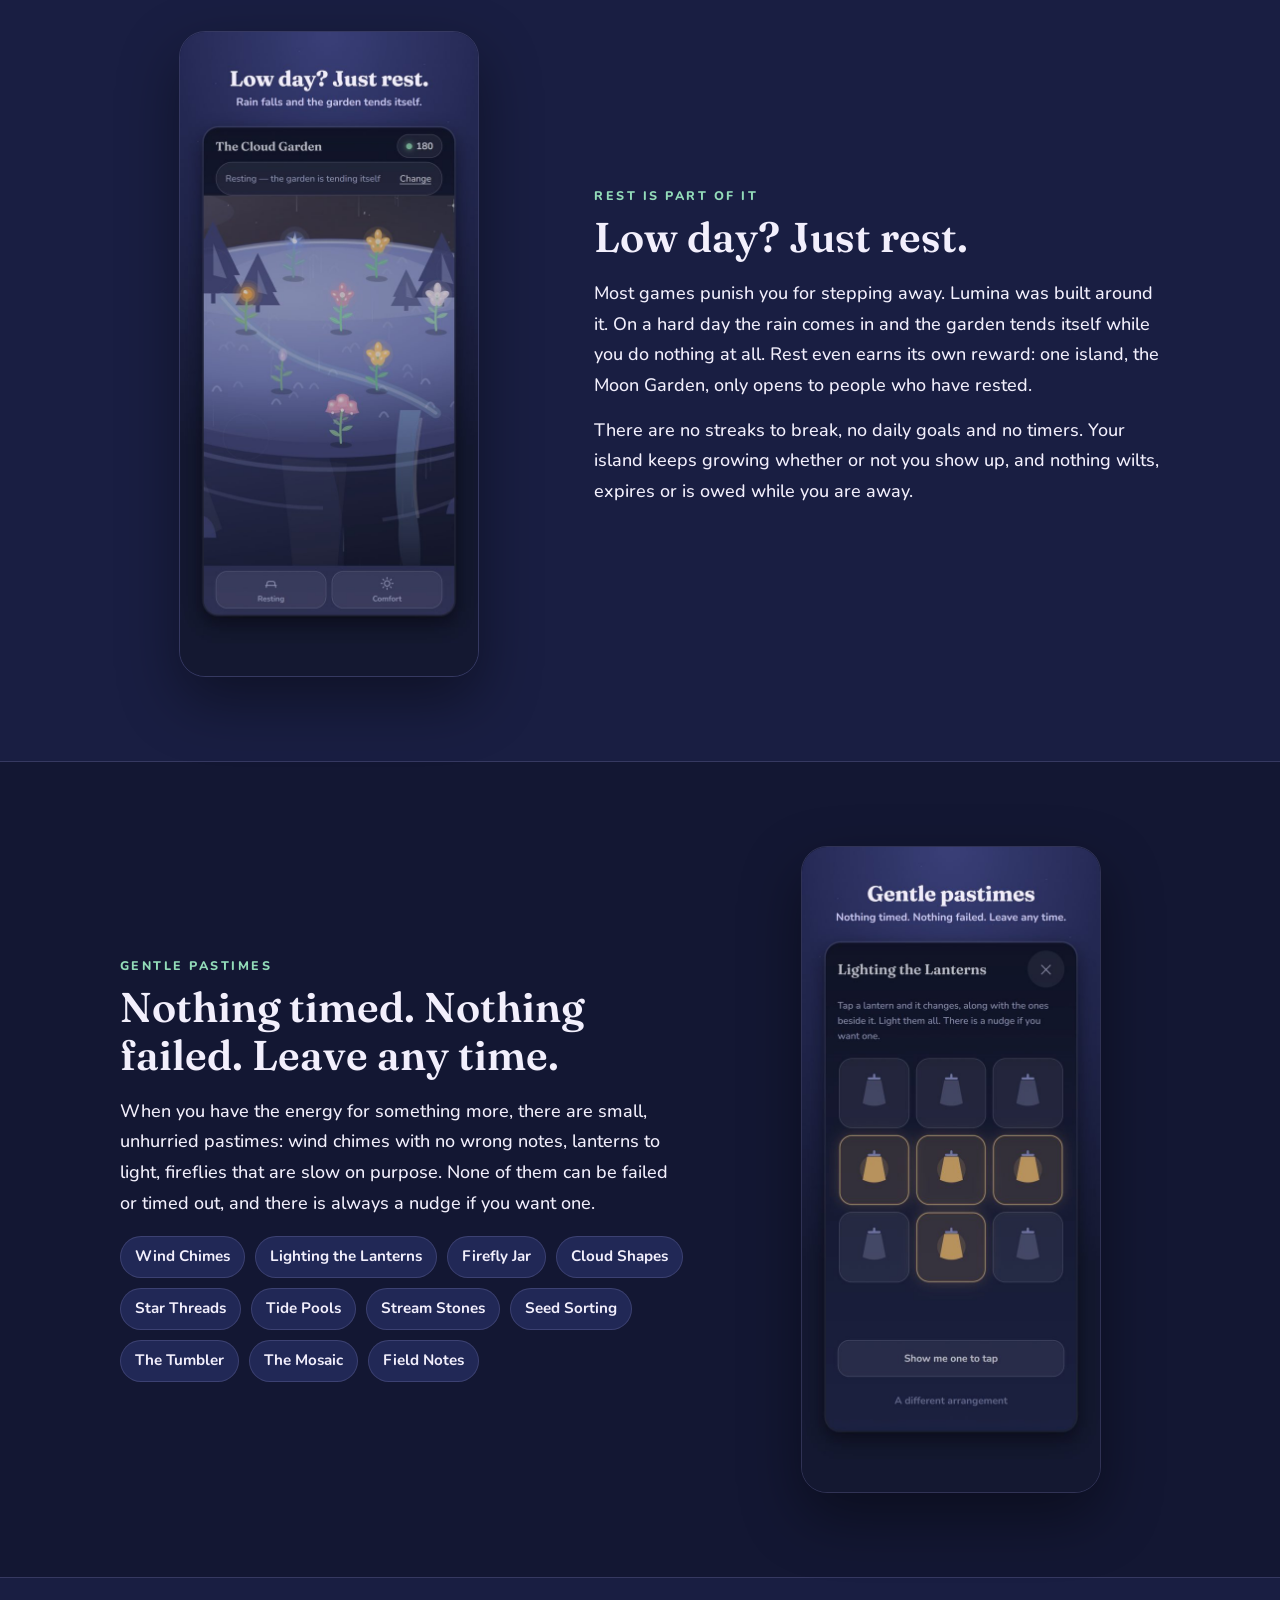
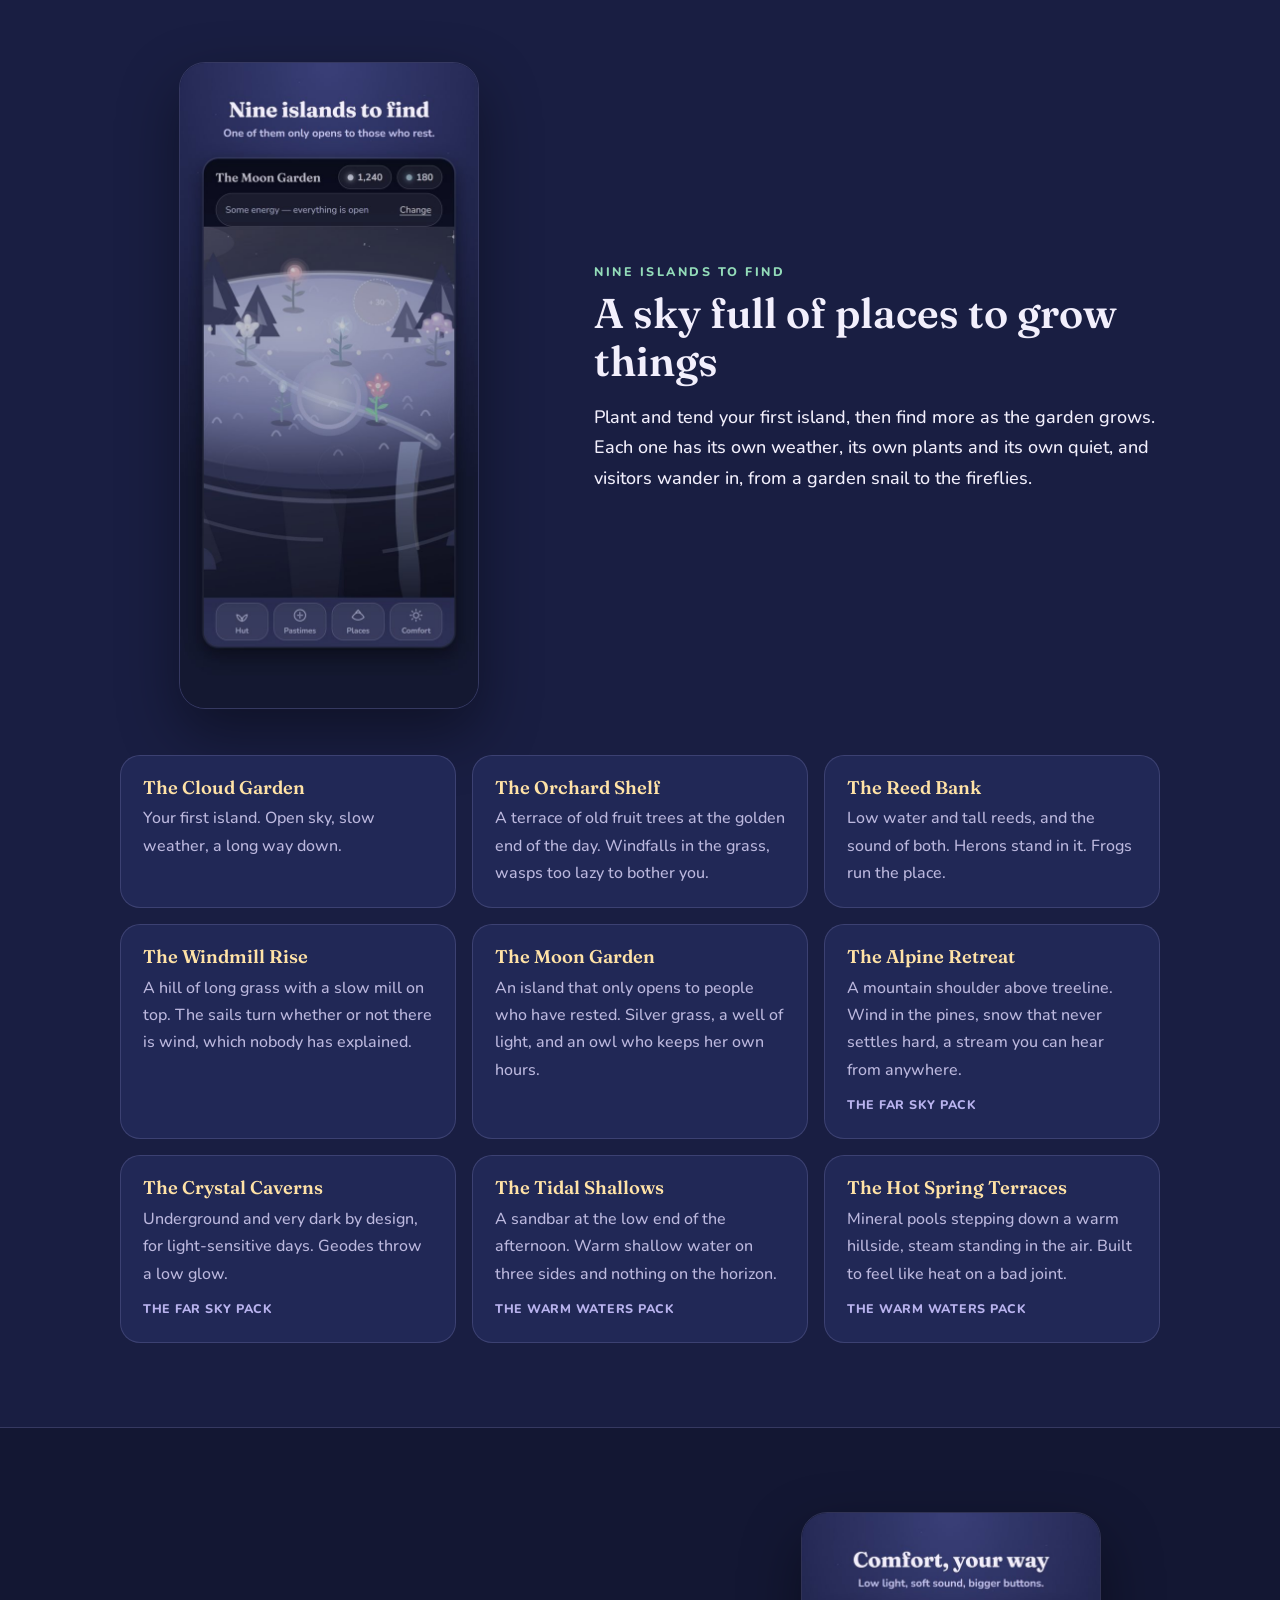
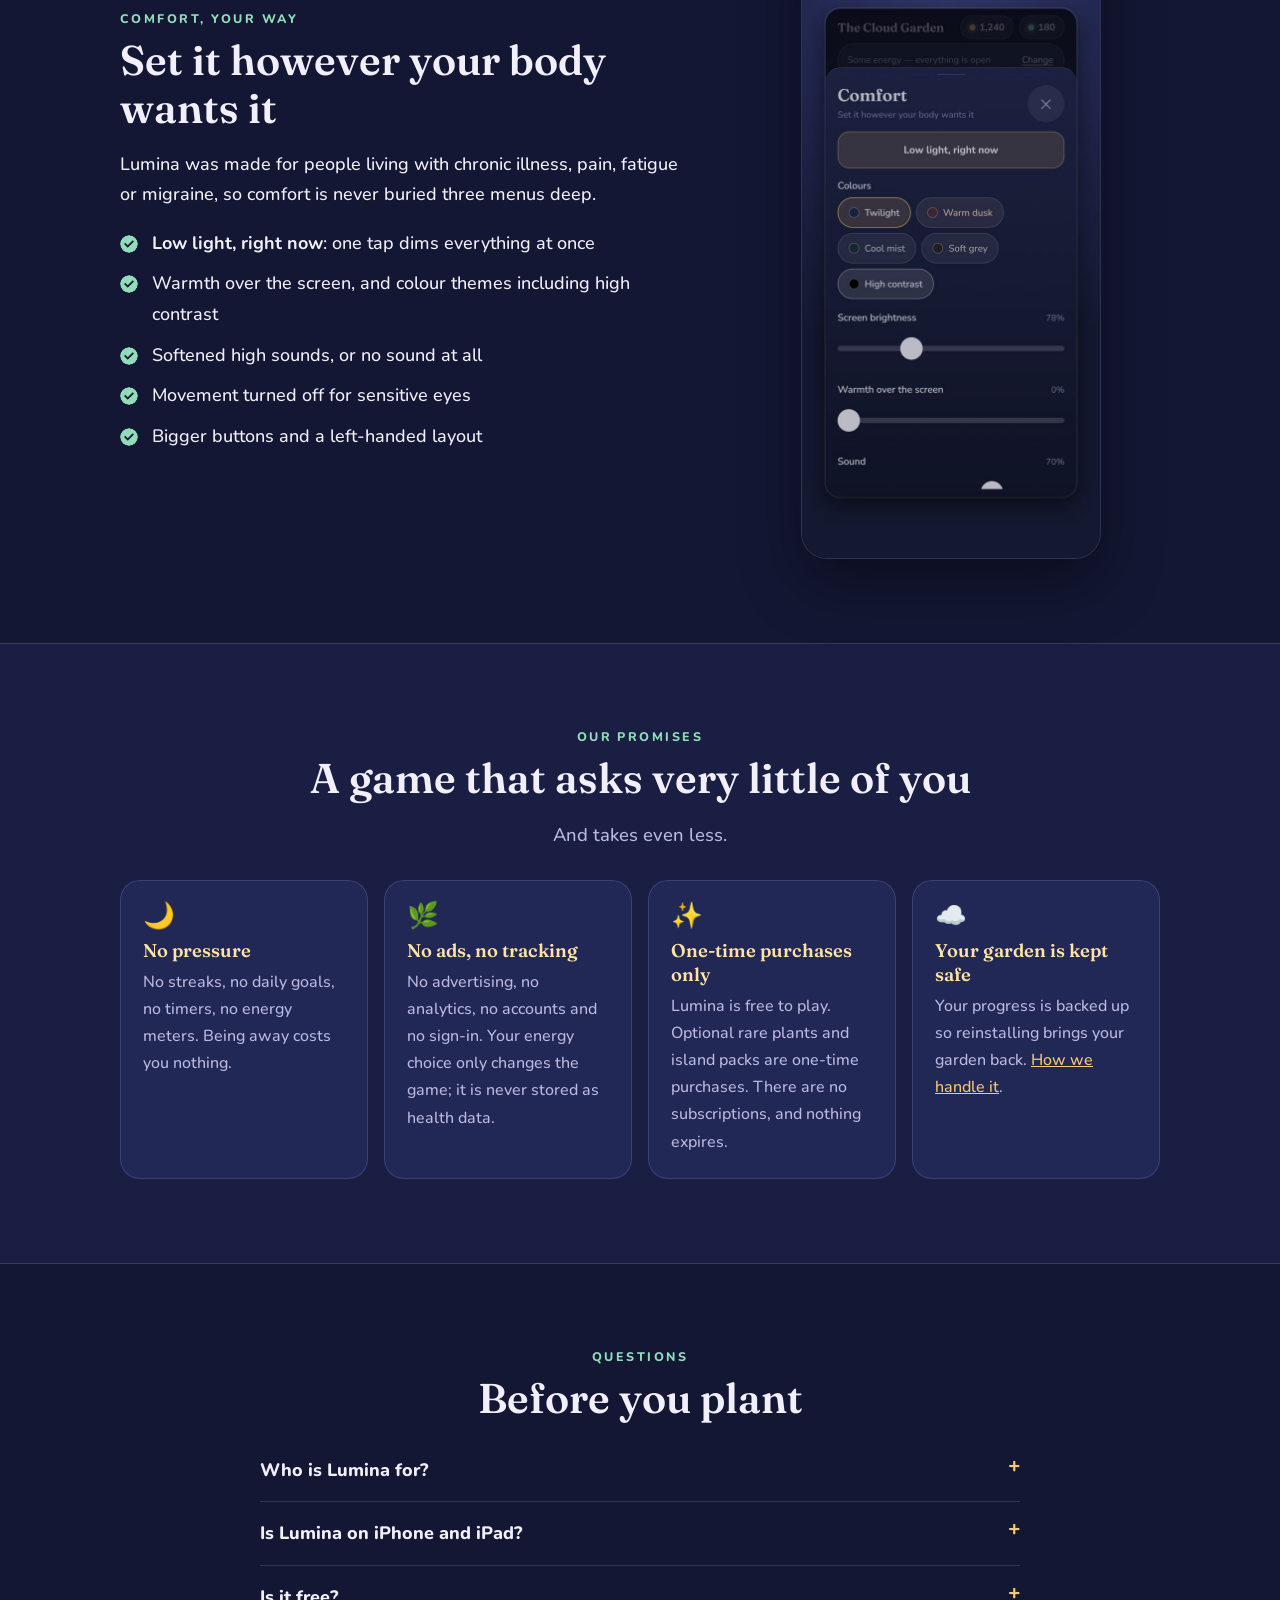
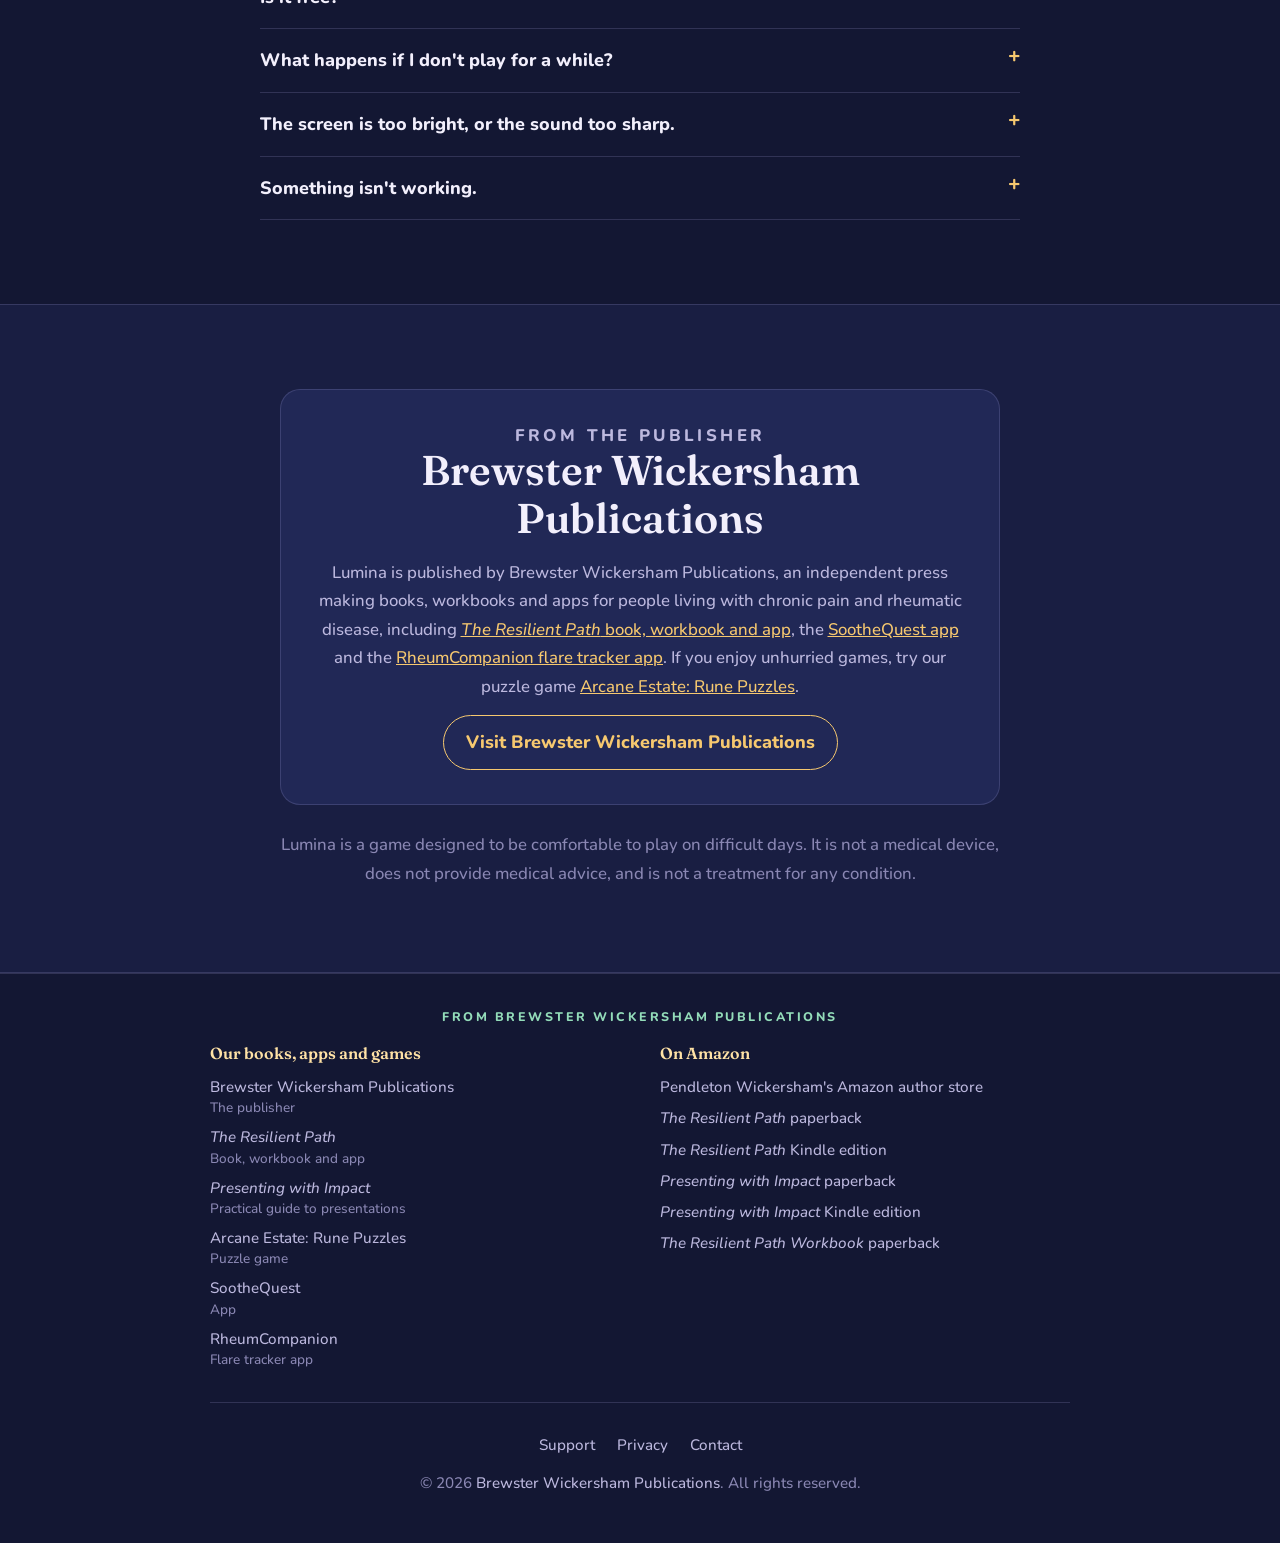
==== commit 7d091ee2: "Merge 938baa5d9a2f897d201e67a70c1bac478b3d15c8 into e6621806b10844c3c50984d2321d388f9cd7cec7" ====
--- a/index.html
+++ b/index.html
@@ -282,8 +282,8 @@
       <h2>Brewster Wickersham Publications</h2>
       <p>Lumina is published by Brewster Wickersham Publications, an independent press making books,
         workbooks and apps for people living with chronic pain and rheumatic disease, including
-        <a href="https://theresilientpathbook.com/" target="_blank" rel="noopener"><i>The Resilient Path</i> book, workbook and app</a>
-        and the <a href="https://www.soothequest.com/" target="_blank" rel="noopener">SootheQuest app</a>.
+        <a href="https://theresilientpathbook.com/" target="_blank" rel="noopener"><i>The Resilient Path</i> book, workbook and app</a>,
+        the <a href="https://www.soothequest.com/" target="_blank" rel="noopener">SootheQuest app</a> and the <a href="https://www.rheumcompanion.com/" target="_blank" rel="noopener">RheumCompanion flare tracker app</a>.
         If you enjoy unhurried games, try our puzzle game
         <a href="https://www.arcaneestategame.com/" target="_blank" rel="noopener">Arcane Estate: Rune Puzzles</a>.</p>
       <a class="btn" href="https://brewsterwickershampublications.com/" target="_blank" rel="noopener">Visit Brewster Wickersham Publications</a>
@@ -305,6 +305,7 @@
           <li><a href="https://presentingwithimpactbook.com/" target="_blank" rel="noopener"><i>Presenting with Impact</i></a><span>Practical guide to presentations</span></li>
           <li><a href="https://www.arcaneestategame.com/" target="_blank" rel="noopener">Arcane Estate: Rune Puzzles</a><span>Puzzle game</span></li>
           <li><a href="https://www.soothequest.com/" target="_blank" rel="noopener">SootheQuest</a><span>App</span></li>
+          <li><a href="https://www.rheumcompanion.com/" target="_blank" rel="noopener">RheumCompanion</a><span>Flare tracker app</span></li>
         </ul>
       </div>
       <div>
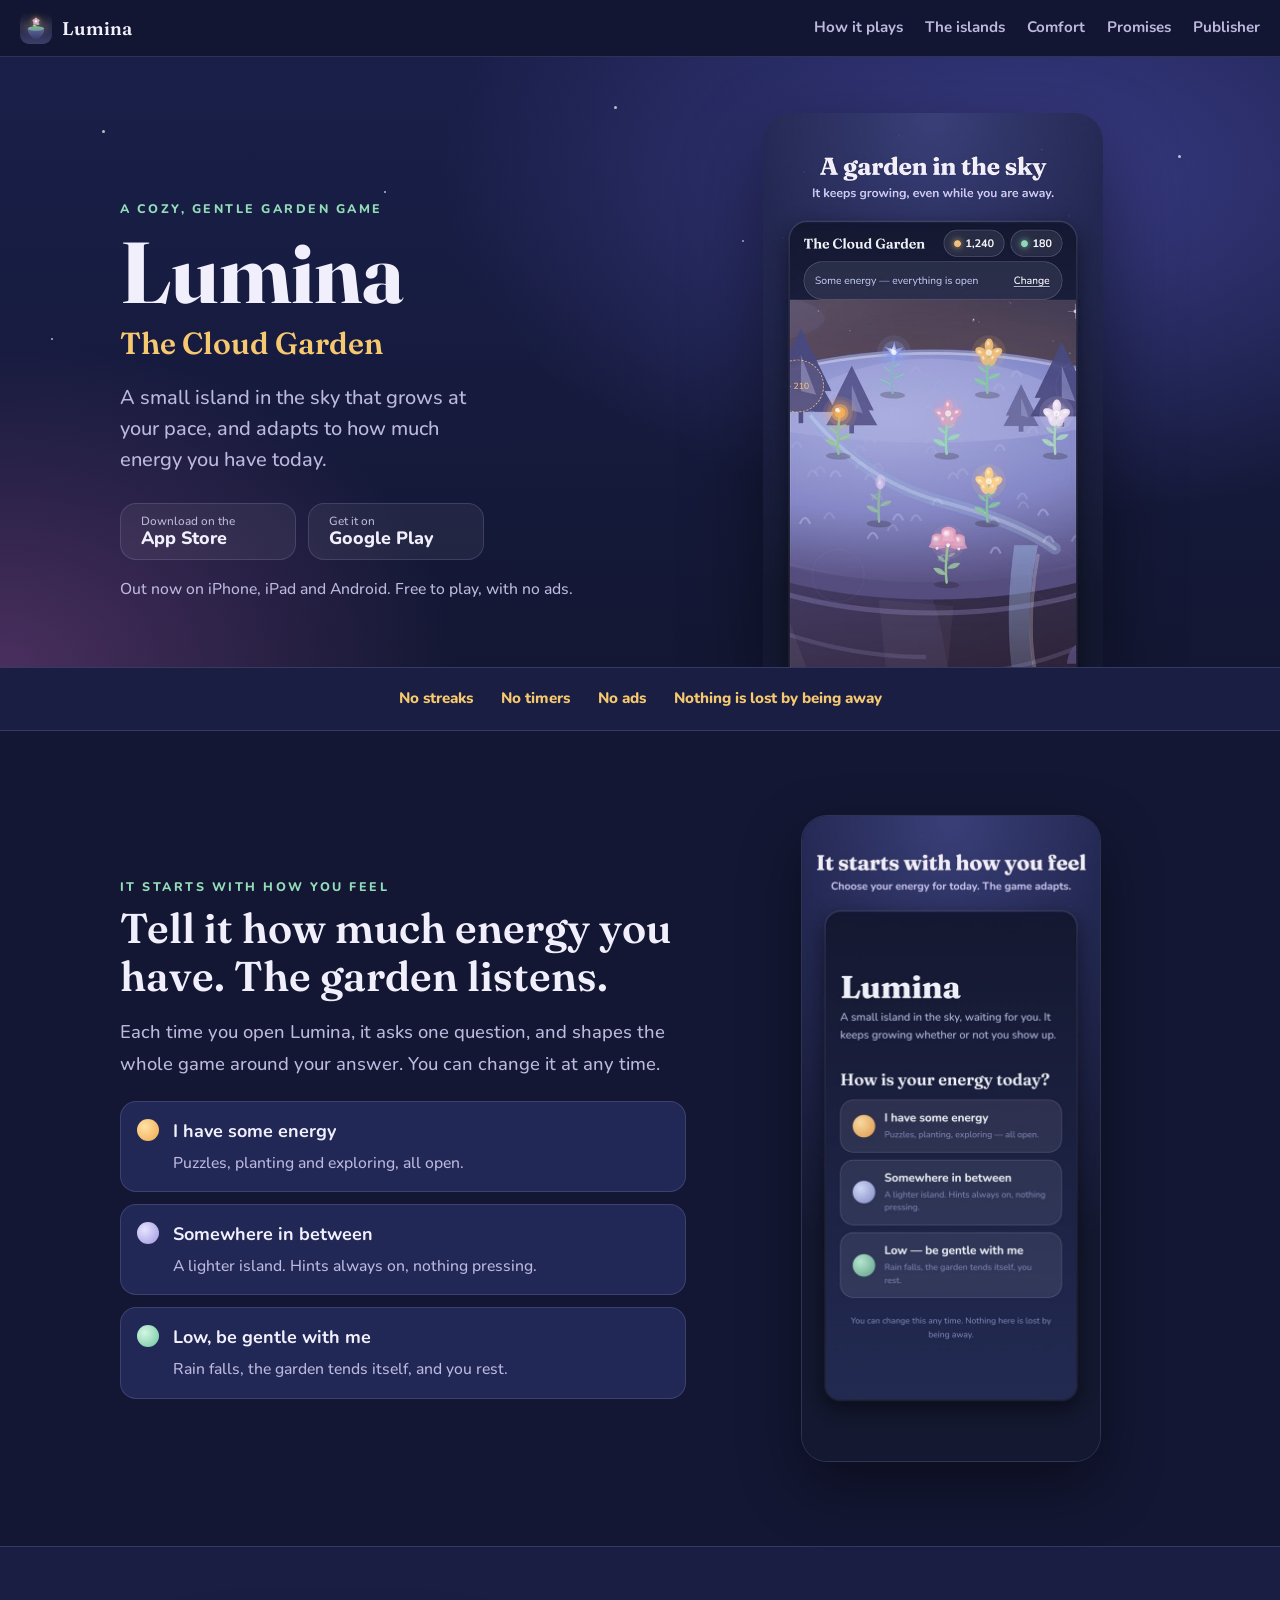
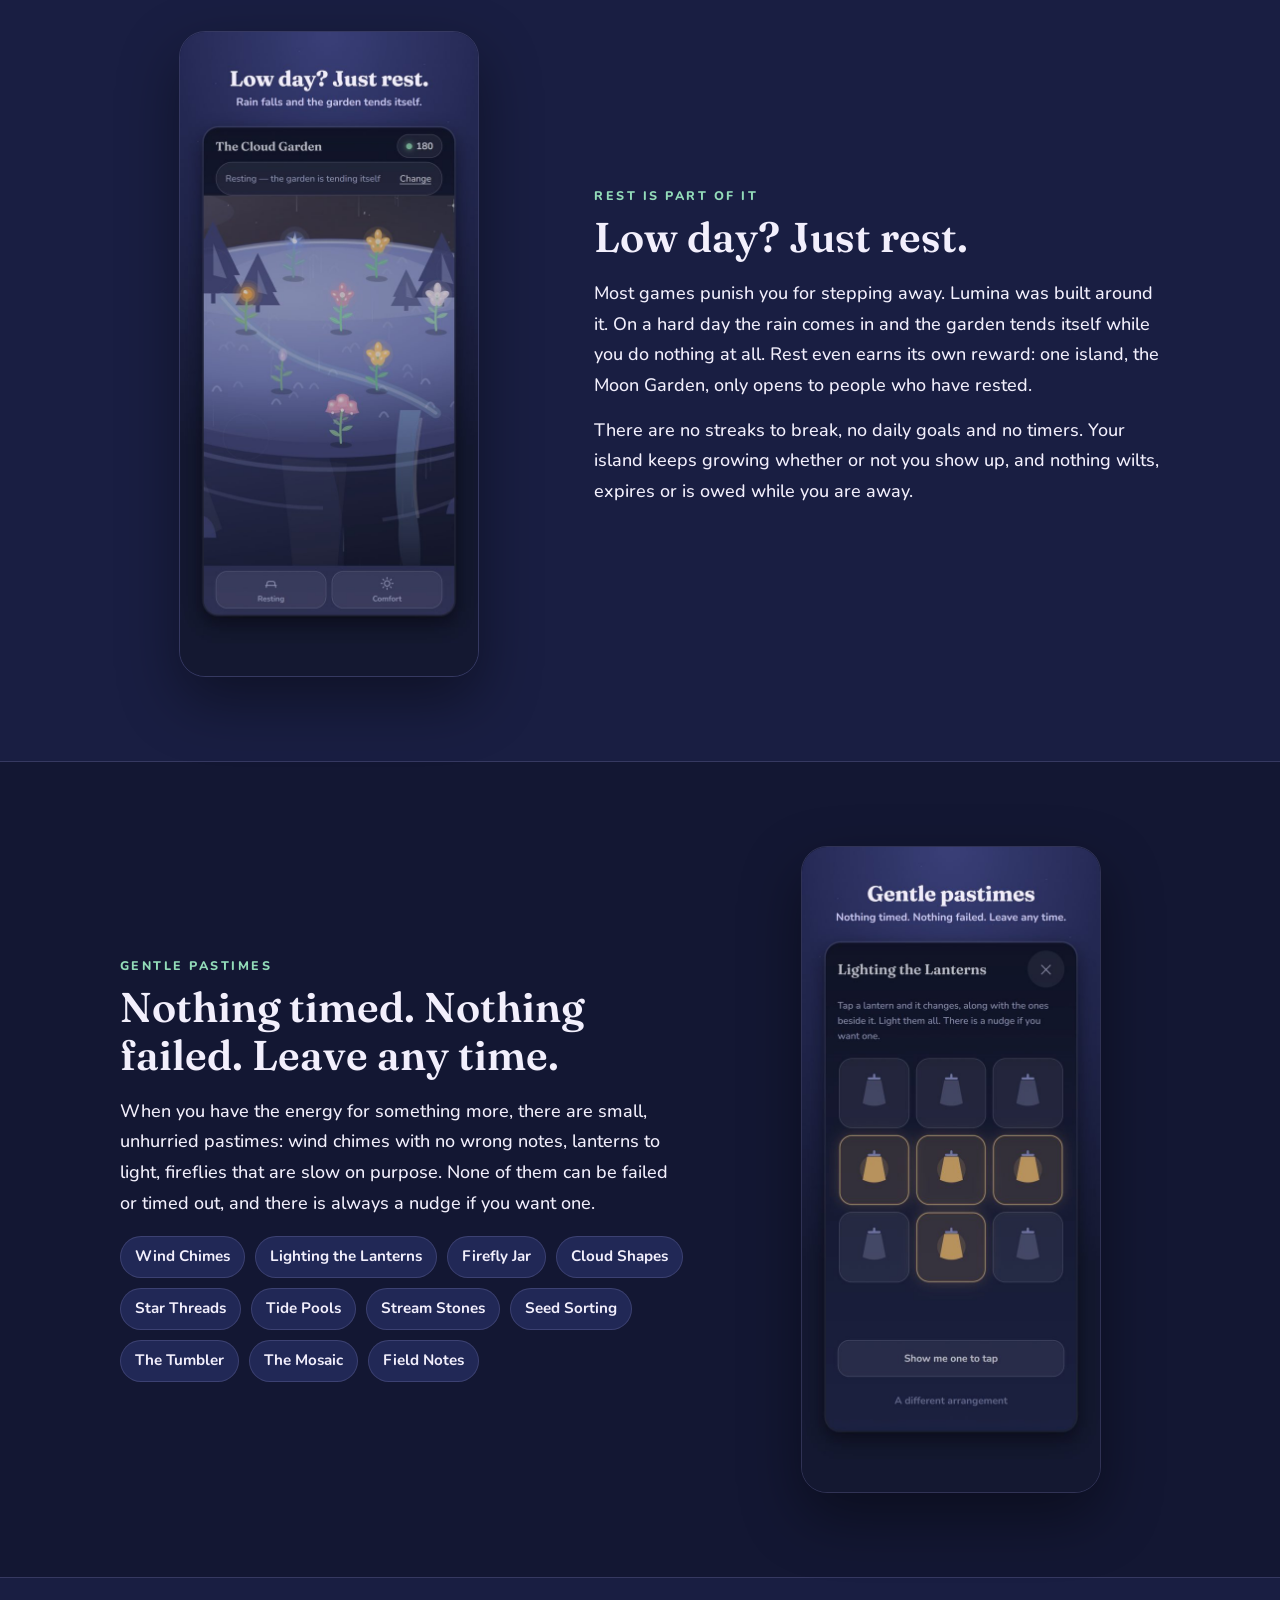
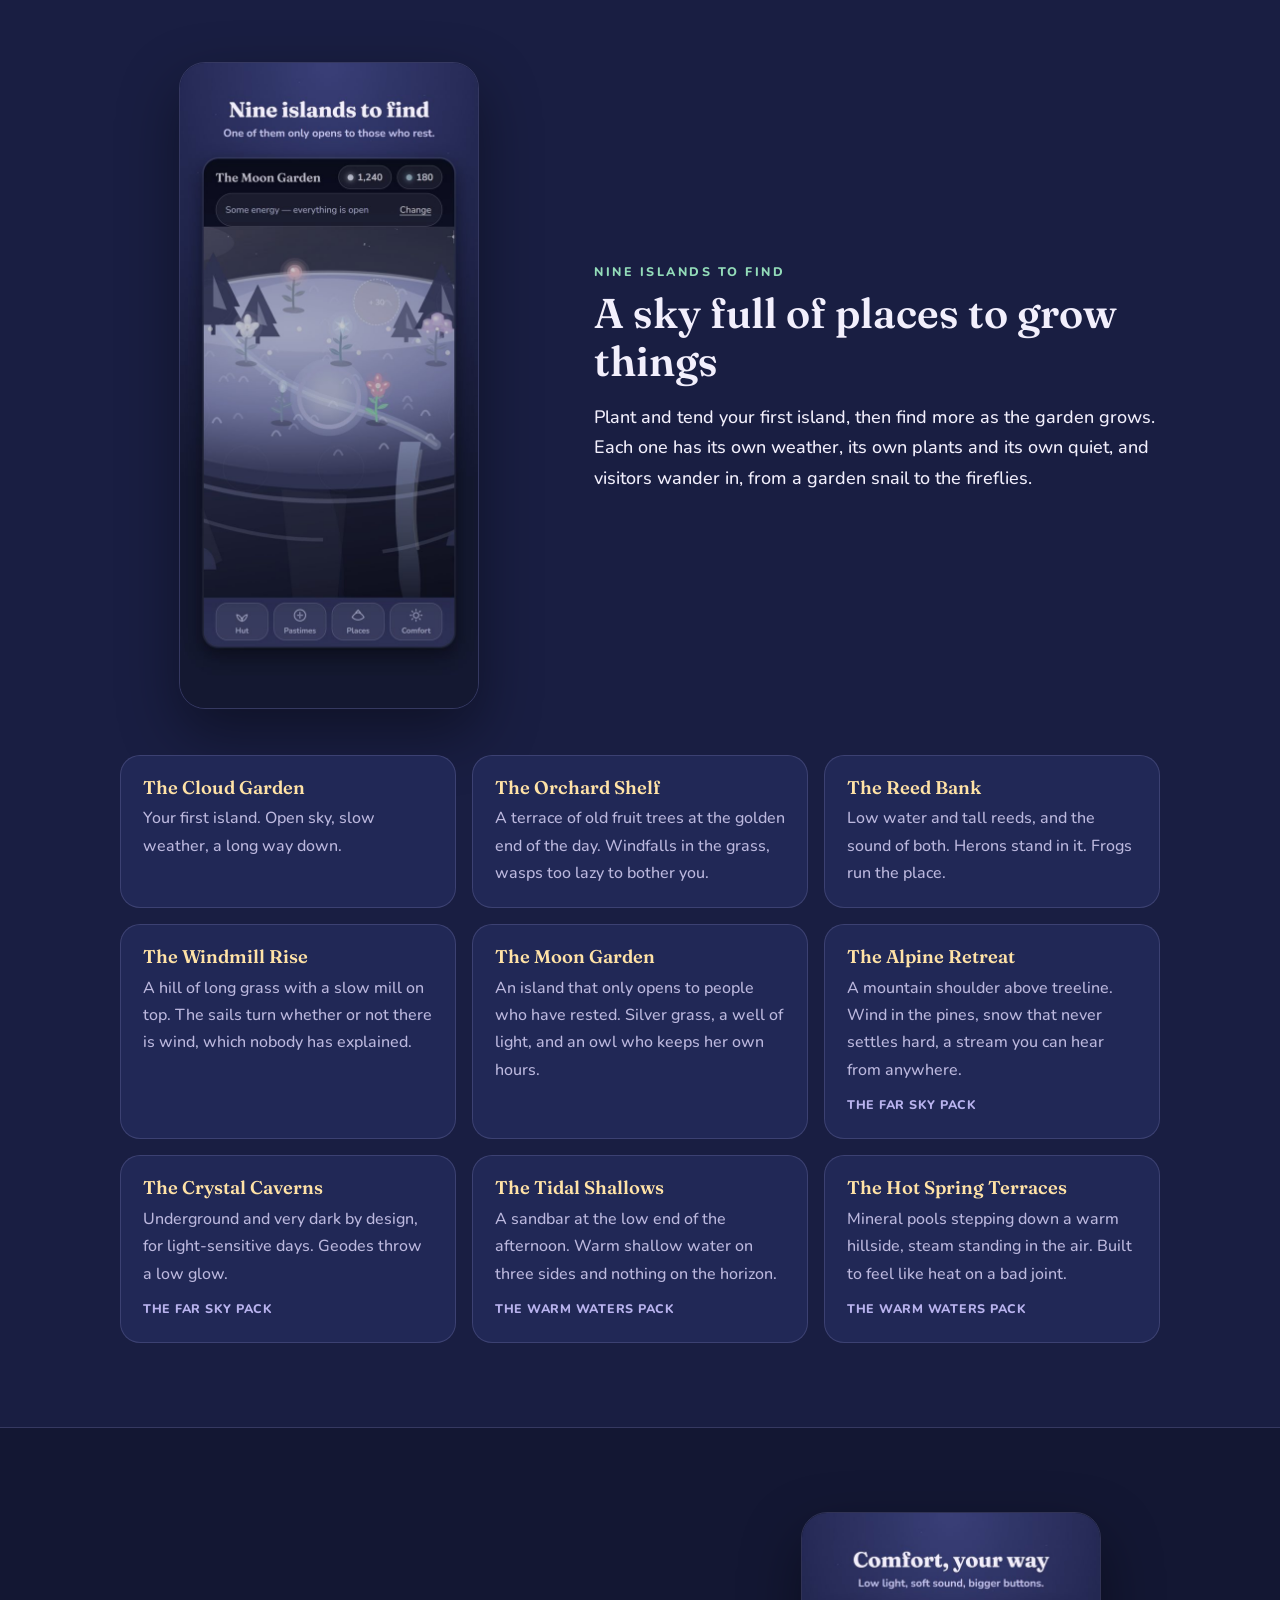
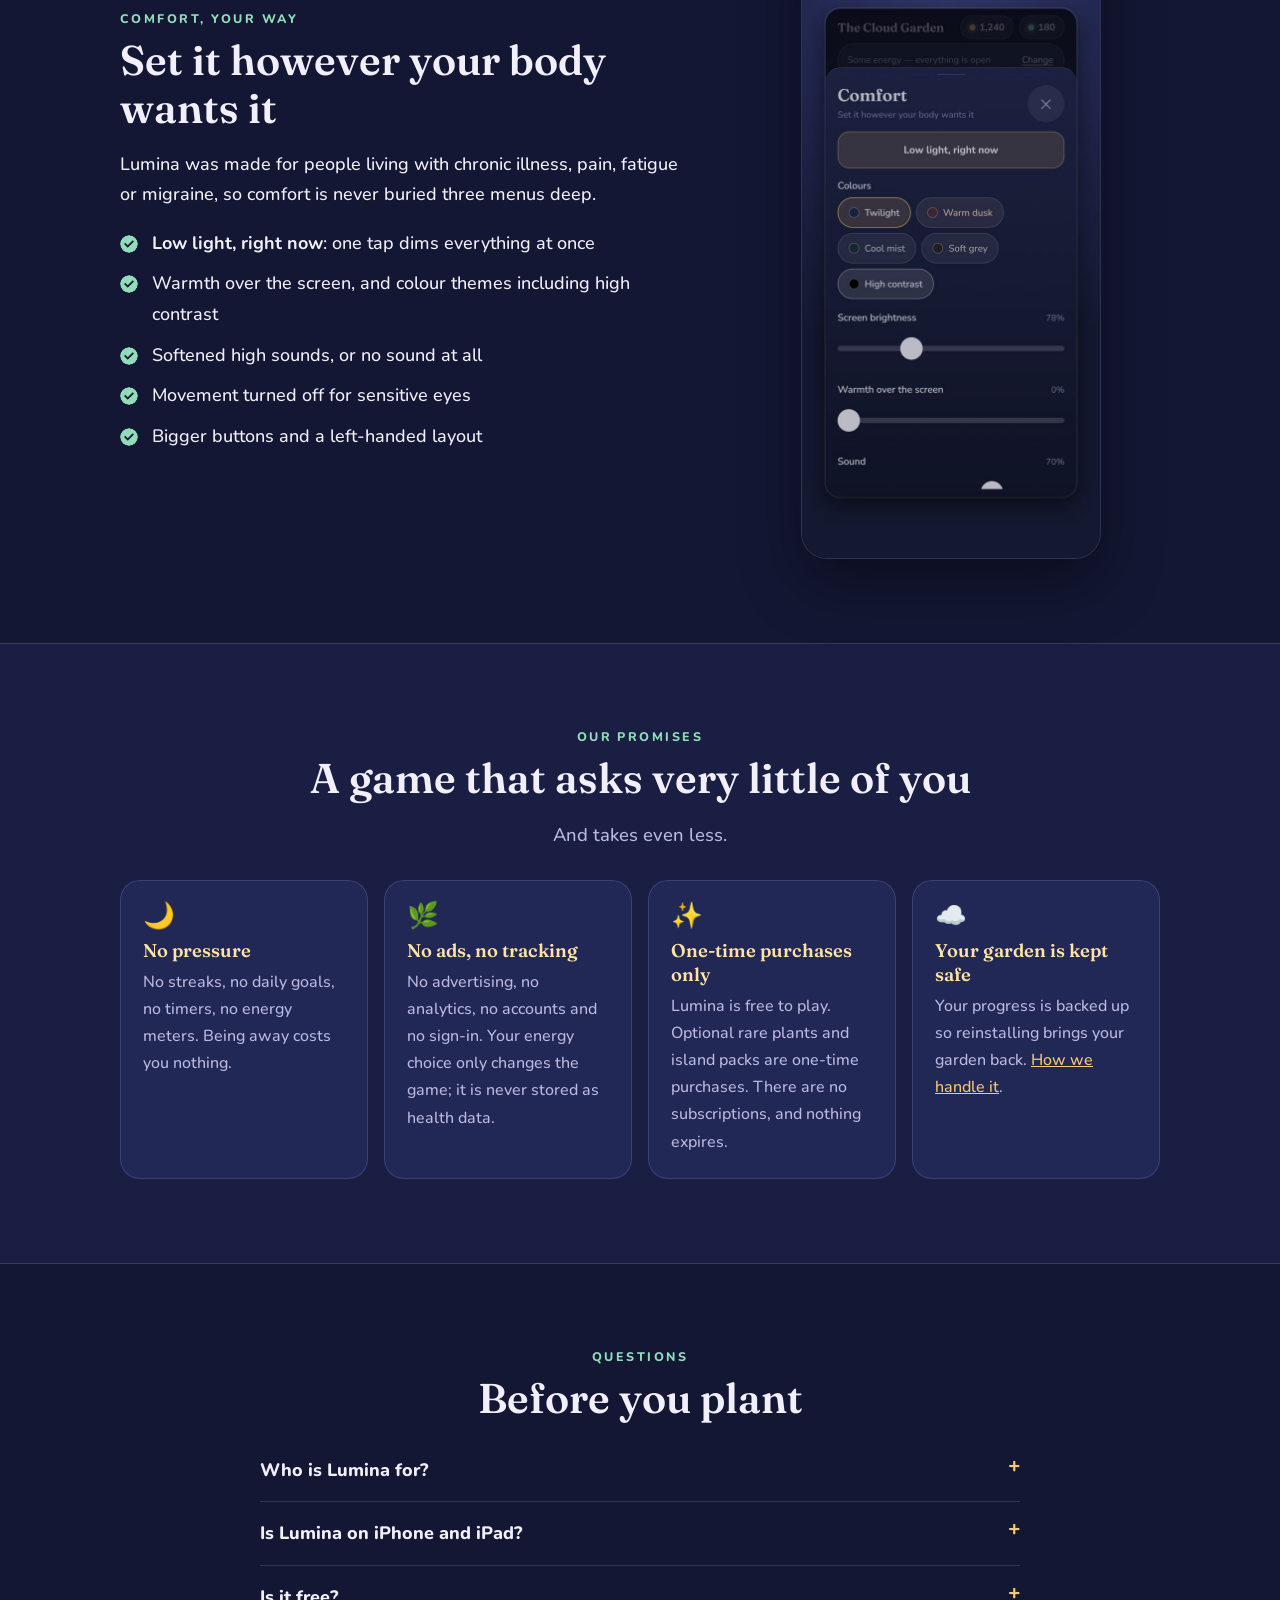
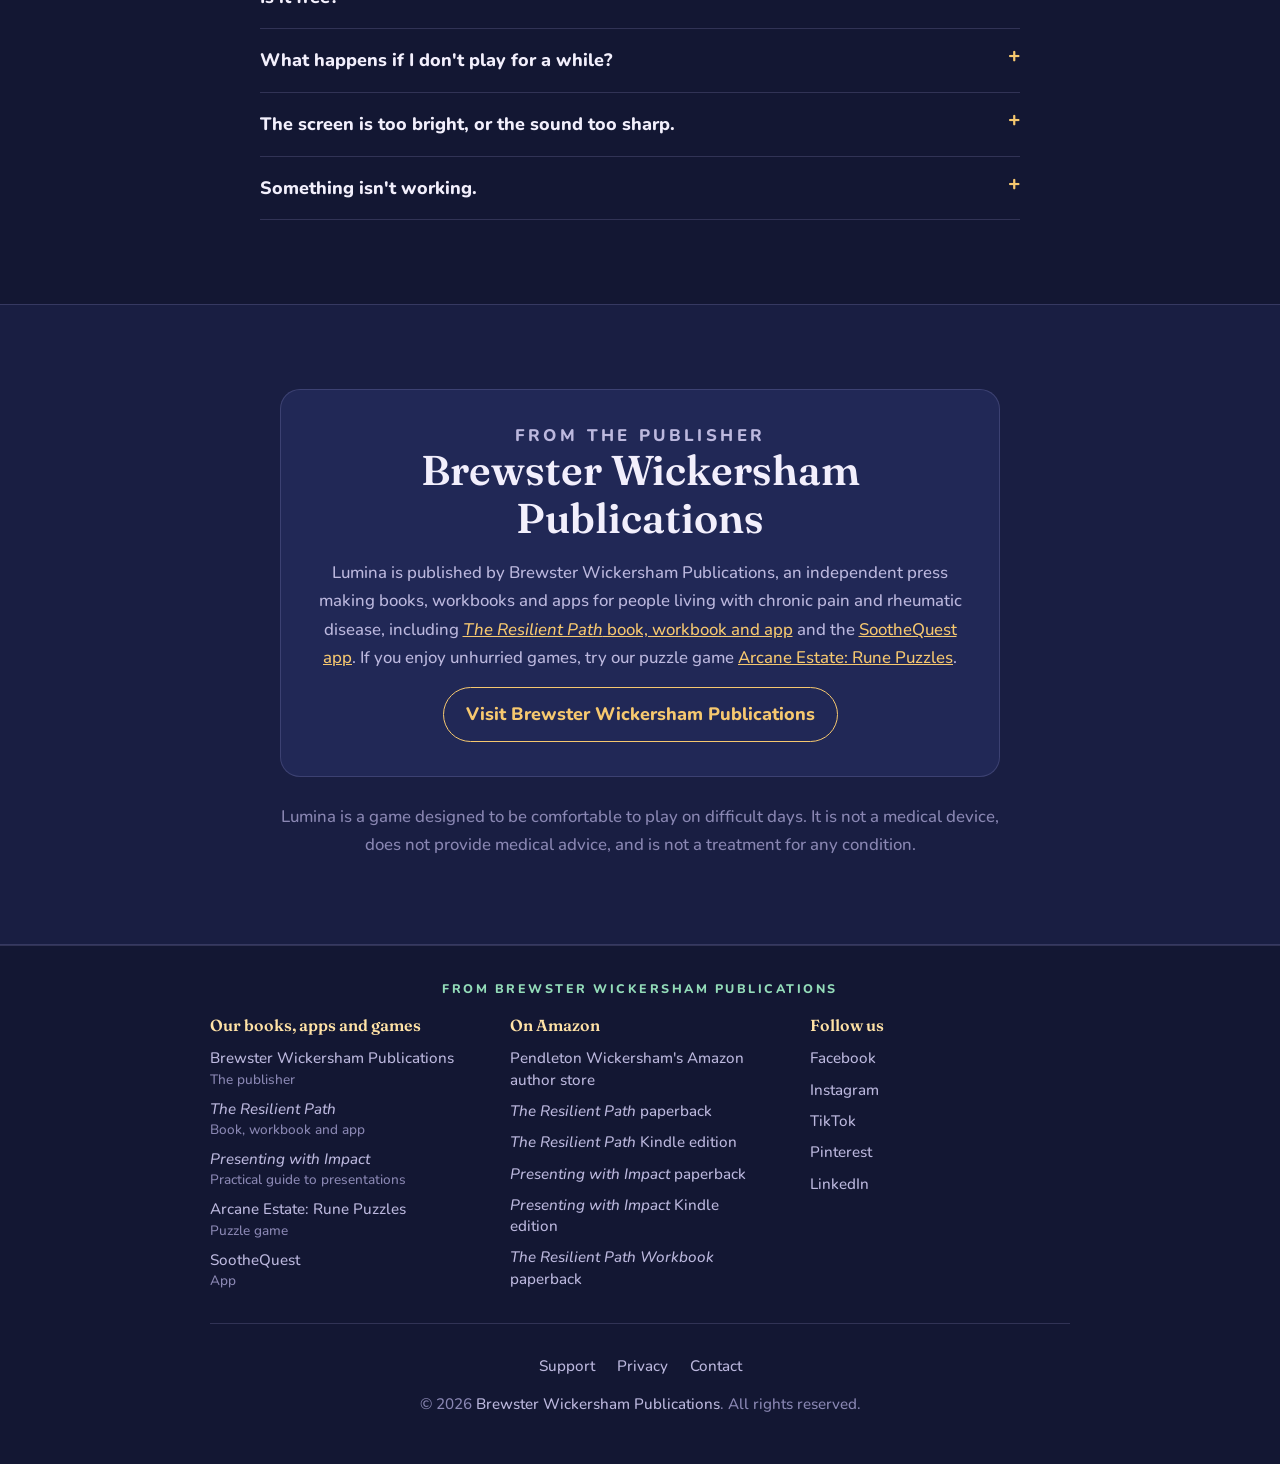
==== commit 2995c3ac: "Lumina is live on the App Store; add social links The iOS listing (id6814373682) went live 2026-11-0" ====
--- a/index.html
+++ b/index.html
@@ -4,7 +4,7 @@
 <meta charset="utf-8">
 <meta name="viewport" content="width=device-width, initial-scale=1">
 <title>Lumina: The Cloud Garden — a cozy, relaxing garden game</title>
-<meta name="description" content="A cozy, relaxing garden game for Android that adapts to your energy each day. No streaks, no timers, no ads. Made for people living with chronic illness.">
+<meta name="description" content="A cozy, relaxing garden game for iPhone, iPad and Android that adapts to your energy each day. No streaks, no timers, no ads. Made for people living with chronic illness.">
 <link rel="canonical" href="https://www.luminacloudgarden.com/">
 <meta name="robots" content="index, follow, max-image-preview:large">
 <meta property="og:type" content="website">
@@ -44,13 +44,13 @@
       "applicationCategory": "GameApplication",
       "applicationSubCategory": "Casual",
       "genre": "Casual",
-      "gamePlatform": "Android",
-      "operatingSystem": "Android",
+      "gamePlatform": ["iOS", "Android"],
+      "operatingSystem": ["iOS", "Android"],
       "inLanguage": "en",
       "url": "https://www.luminacloudgarden.com/",
-      "installUrl": "https://play.google.com/store/apps/details?id=com.wickersham.lumina",
-      "downloadUrl": "https://play.google.com/store/apps/details?id=com.wickersham.lumina",
-      "sameAs": ["https://play.google.com/store/apps/details?id=com.wickersham.lumina"],
+      "installUrl": "https://apps.apple.com/us/app/lumina-the-cloud-garden/id6814373682",
+      "downloadUrl": "https://apps.apple.com/us/app/lumina-the-cloud-garden/id6814373682",
+      "sameAs": ["https://apps.apple.com/us/app/lumina-the-cloud-garden/id6814373682", "https://play.google.com/store/apps/details?id=com.wickersham.lumina"],
       "image": "https://www.luminacloudgarden.com/images/banner.jpg",
       "screenshot": [
         "https://www.luminacloudgarden.com/images/shot-garden.jpg",
@@ -111,14 +111,11 @@
       <h1><span class="wordmark">Lumina</span> <span class="subtitle">The Cloud Garden</span></h1>
       <p class="tagline">A small island in the sky that grows at your pace, and adapts to how much energy you have today.</p>
 
-      <!-- When the App Store listing is live, swap the "soon" span for
-           <a class="store-btn" href="STORE URL" target="_blank" rel="noopener"><small>Download on the</small><b>App Store</b></a> -->
       <div class="stores">
+        <a class="store-btn" href="https://apps.apple.com/us/app/lumina-the-cloud-garden/id6814373682" target="_blank" rel="noopener"><small>Download on the</small><b>App Store</b></a>
         <a class="store-btn" href="https://play.google.com/store/apps/details?id=com.wickersham.lumina" target="_blank" rel="noopener"><small>Get it on</small><b>Google Play</b></a>
-        <span class="store-btn soon" aria-disabled="true"><small>Coming soon to the</small><b>App Store</b></span>
-      </div>
-      <p class="notify">Out now on Google Play. iPhone and iPad are coming soon.
-        <a href="mailto:info@brewsterwickershampublications.com?subject=Lumina%20iOS%20launch">Email us</a> to hear when.</p>
+      </div>
+      <p class="notify">Out now on iPhone, iPad and Android. Free to play, with no ads.</p>
     </div>
     <div class="hero-phone">
       <img src="images/shot-garden.jpg" width="600" height="1298" fetchpriority="high" alt="Lumina's Cloud Garden: a floating island of glowing flowers under a night sky.">
@@ -255,10 +252,10 @@
         <p>It was made for people living with chronic illness, pain, fatigue or migraine, and for
           anyone who wants a cozy, relaxing game that asks very little of them.</p></details>
       <details><summary>Is Lumina on iPhone and iPad?</summary>
-        <p>Not yet. Lumina is out now on Android through
-          <a href="https://play.google.com/store/apps/details?id=com.wickersham.lumina" target="_blank" rel="noopener">Google Play</a>,
-          and iPhone and iPad are coming soon.
-          <a href="mailto:info@brewsterwickershampublications.com?subject=Lumina%20iOS%20launch">Email us</a> to hear when.</p></details>
+        <p>Yes. Lumina is out now on the
+          <a href="https://apps.apple.com/us/app/lumina-the-cloud-garden/id6814373682" target="_blank" rel="noopener">App Store</a>
+          for iPhone and iPad, and on Android through
+          <a href="https://play.google.com/store/apps/details?id=com.wickersham.lumina" target="_blank" rel="noopener">Google Play</a>.</p></details>
       <details><summary>Is it free?</summary>
         <p>Yes. The whole game is free to play. Rare plant varieties and two island packs are
           optional one-time purchases, and there are no subscriptions.</p></details>
@@ -282,8 +279,8 @@
       <h2>Brewster Wickersham Publications</h2>
       <p>Lumina is published by Brewster Wickersham Publications, an independent press making books,
         workbooks and apps for people living with chronic pain and rheumatic disease, including
-        <a href="https://theresilientpathbook.com/" target="_blank" rel="noopener"><i>The Resilient Path</i> book, workbook and app</a>,
-        the <a href="https://www.soothequest.com/" target="_blank" rel="noopener">SootheQuest app</a> and the <a href="https://www.rheumcompanion.com/" target="_blank" rel="noopener">RheumCompanion flare tracker app</a>.
+        <a href="https://theresilientpathbook.com/" target="_blank" rel="noopener"><i>The Resilient Path</i> book, workbook and app</a>
+        and the <a href="https://www.soothequest.com/" target="_blank" rel="noopener">SootheQuest app</a>.
         If you enjoy unhurried games, try our puzzle game
         <a href="https://www.arcaneestategame.com/" target="_blank" rel="noopener">Arcane Estate: Rune Puzzles</a>.</p>
       <a class="btn" href="https://brewsterwickershampublications.com/" target="_blank" rel="noopener">Visit Brewster Wickersham Publications</a>
@@ -305,7 +302,6 @@
           <li><a href="https://presentingwithimpactbook.com/" target="_blank" rel="noopener"><i>Presenting with Impact</i></a><span>Practical guide to presentations</span></li>
           <li><a href="https://www.arcaneestategame.com/" target="_blank" rel="noopener">Arcane Estate: Rune Puzzles</a><span>Puzzle game</span></li>
           <li><a href="https://www.soothequest.com/" target="_blank" rel="noopener">SootheQuest</a><span>App</span></li>
-          <li><a href="https://www.rheumcompanion.com/" target="_blank" rel="noopener">RheumCompanion</a><span>Flare tracker app</span></li>
         </ul>
       </div>
       <div>
@@ -319,6 +315,16 @@
           <li><a href="https://www.amazon.com/dp/B0HHLCSVBJ" target="_blank" rel="noopener"><i>The Resilient Path Workbook</i> paperback</a></li>
         </ul>
       </div>
+      <div>
+        <h3>Follow us</h3>
+        <ul>
+          <li><a href="https://www.facebook.com/WeareBrewsterWickershamPublications/" target="_blank" rel="noopener">Facebook</a></li>
+          <li><a href="https://www.instagram.com/brewsterwickershampublication/" target="_blank" rel="noopener">Instagram</a></li>
+          <li><a href="https://www.tiktok.com/@brewster.wickersh" target="_blank" rel="noopener">TikTok</a></li>
+          <li><a href="https://www.pinterest.com/brewsterwickershampublications/" target="_blank" rel="noopener">Pinterest</a></li>
+          <li><a href="https://www.linkedin.com/company/brewster-wickersham-publications/" target="_blank" rel="noopener">LinkedIn</a></li>
+        </ul>
+      </div>
     </div>
   </div>
   <nav aria-label="Footer">
--- a/site.css
+++ b/site.css
@@ -44,7 +44,6 @@
 .store-btn small{font-size:.74rem;color:var(--muted)}
 .store-btn b{font-size:1.12rem;font-weight:800}
 a.store-btn:hover{border-color:var(--gold);color:var(--ink)}
-.store-btn.soon{opacity:.85;cursor:default}
 .notify{margin:16px 0 0;color:var(--muted);font-size:.98rem}
 .hero-phone{justify-self:center;width:100%;max-width:340px;margin-bottom:-6px}
 .hero-phone img{display:block;border-radius:28px 28px 0 0;box-shadow:0 30px 80px rgba(0,0,0,.45);aspect-ratio:600/1298;object-fit:cover;object-position:top;max-height:560px;width:100%}
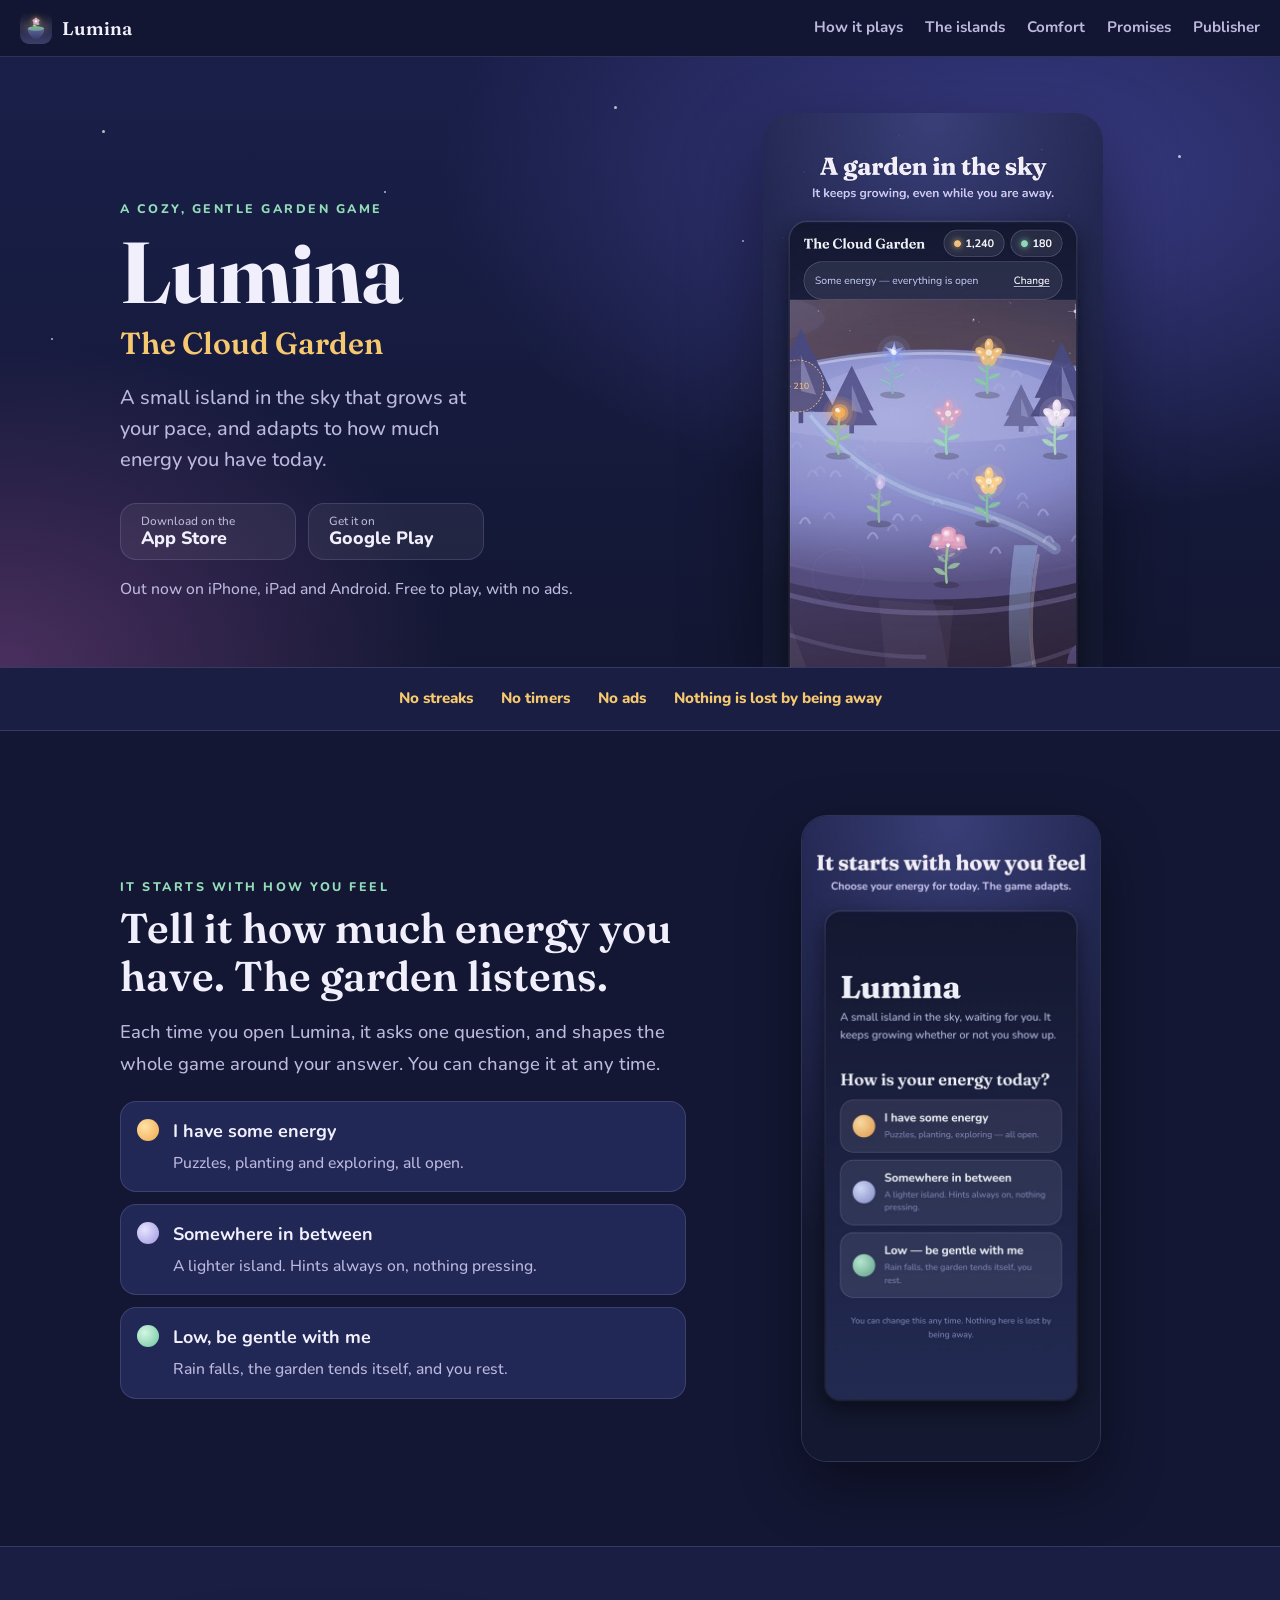
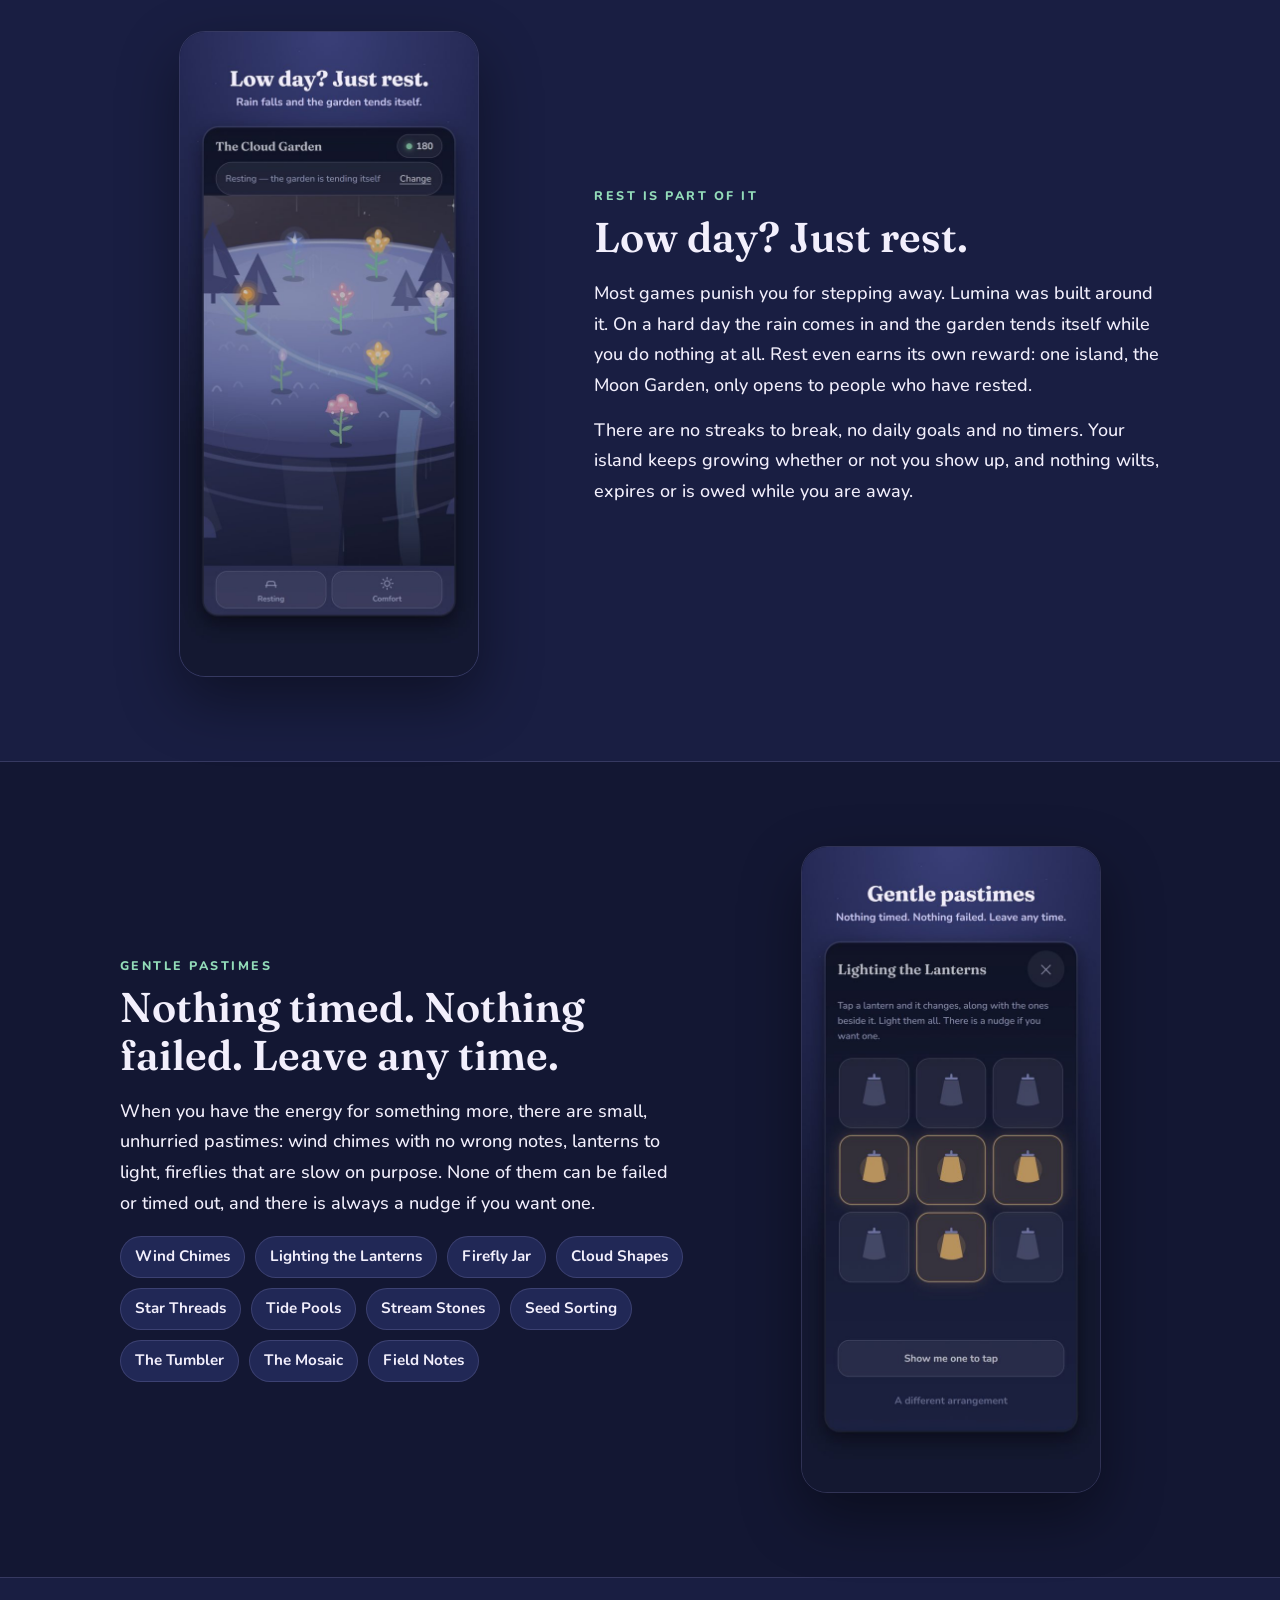
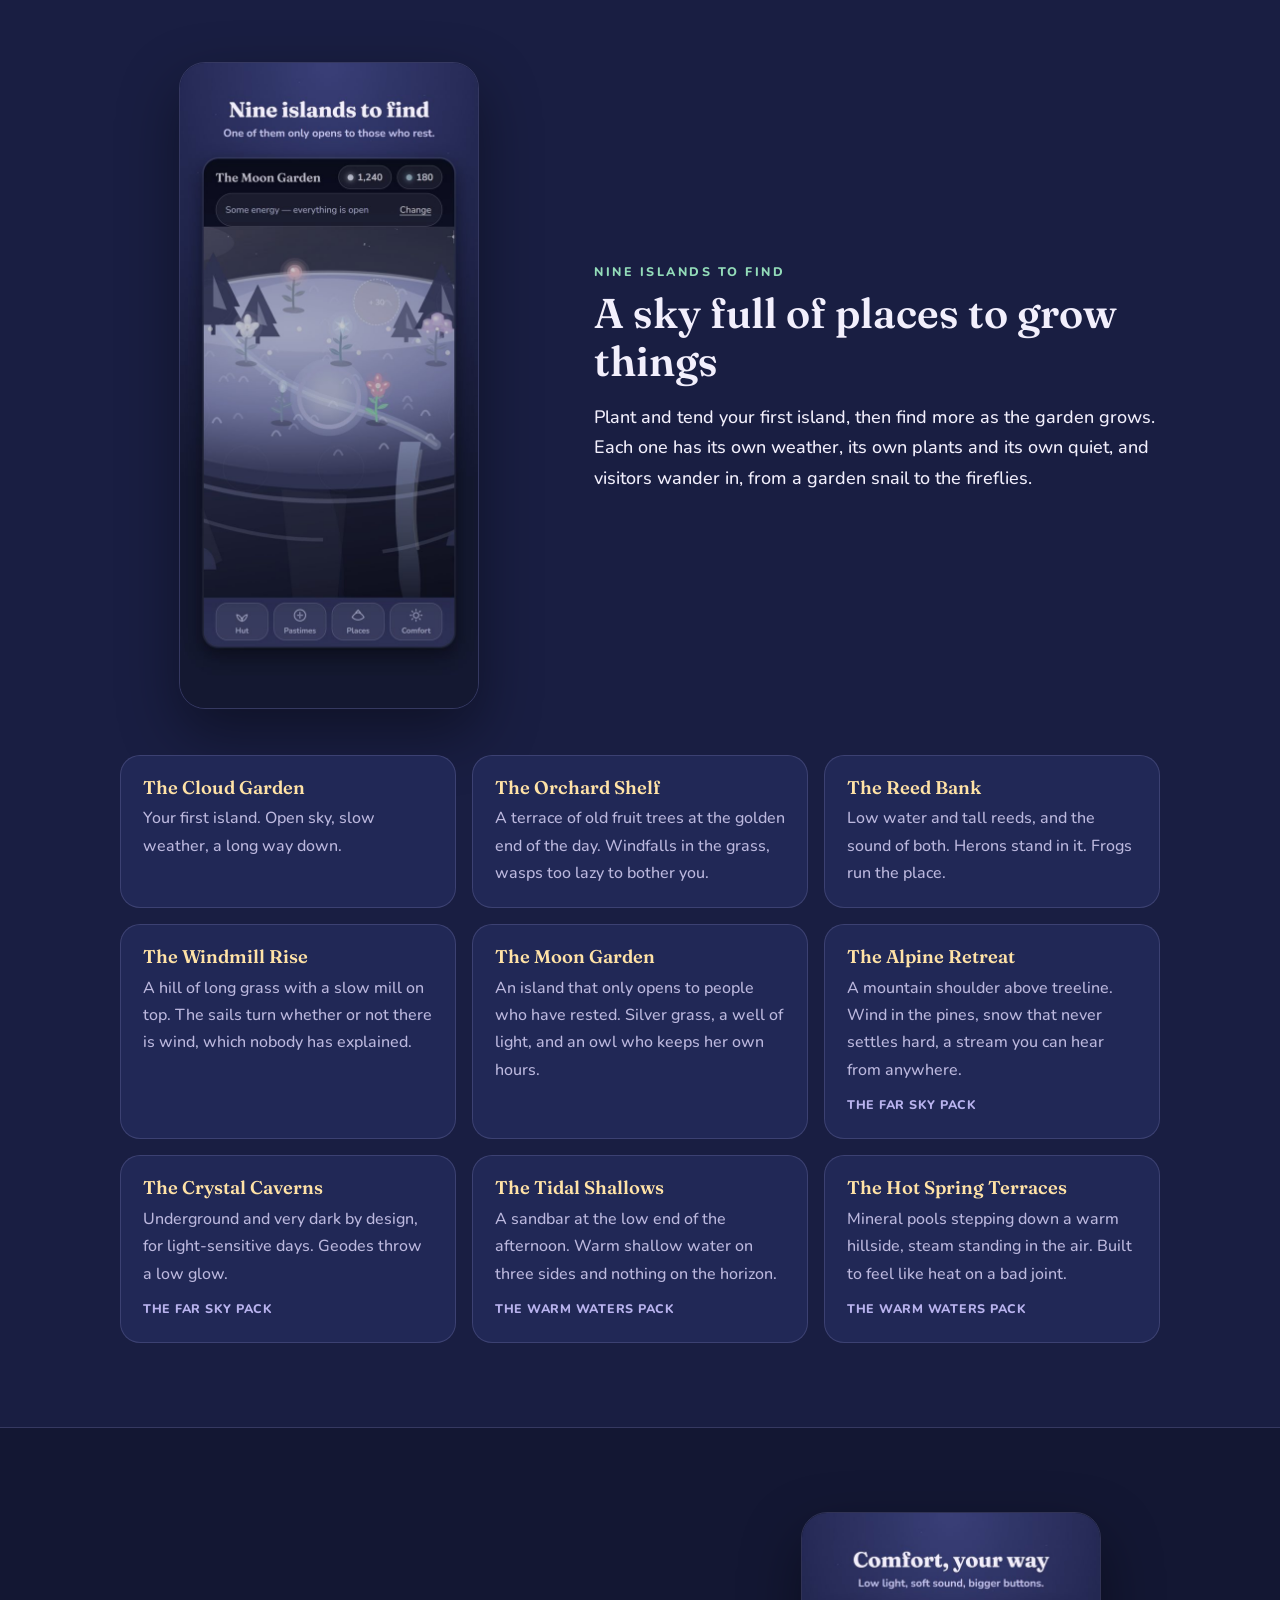
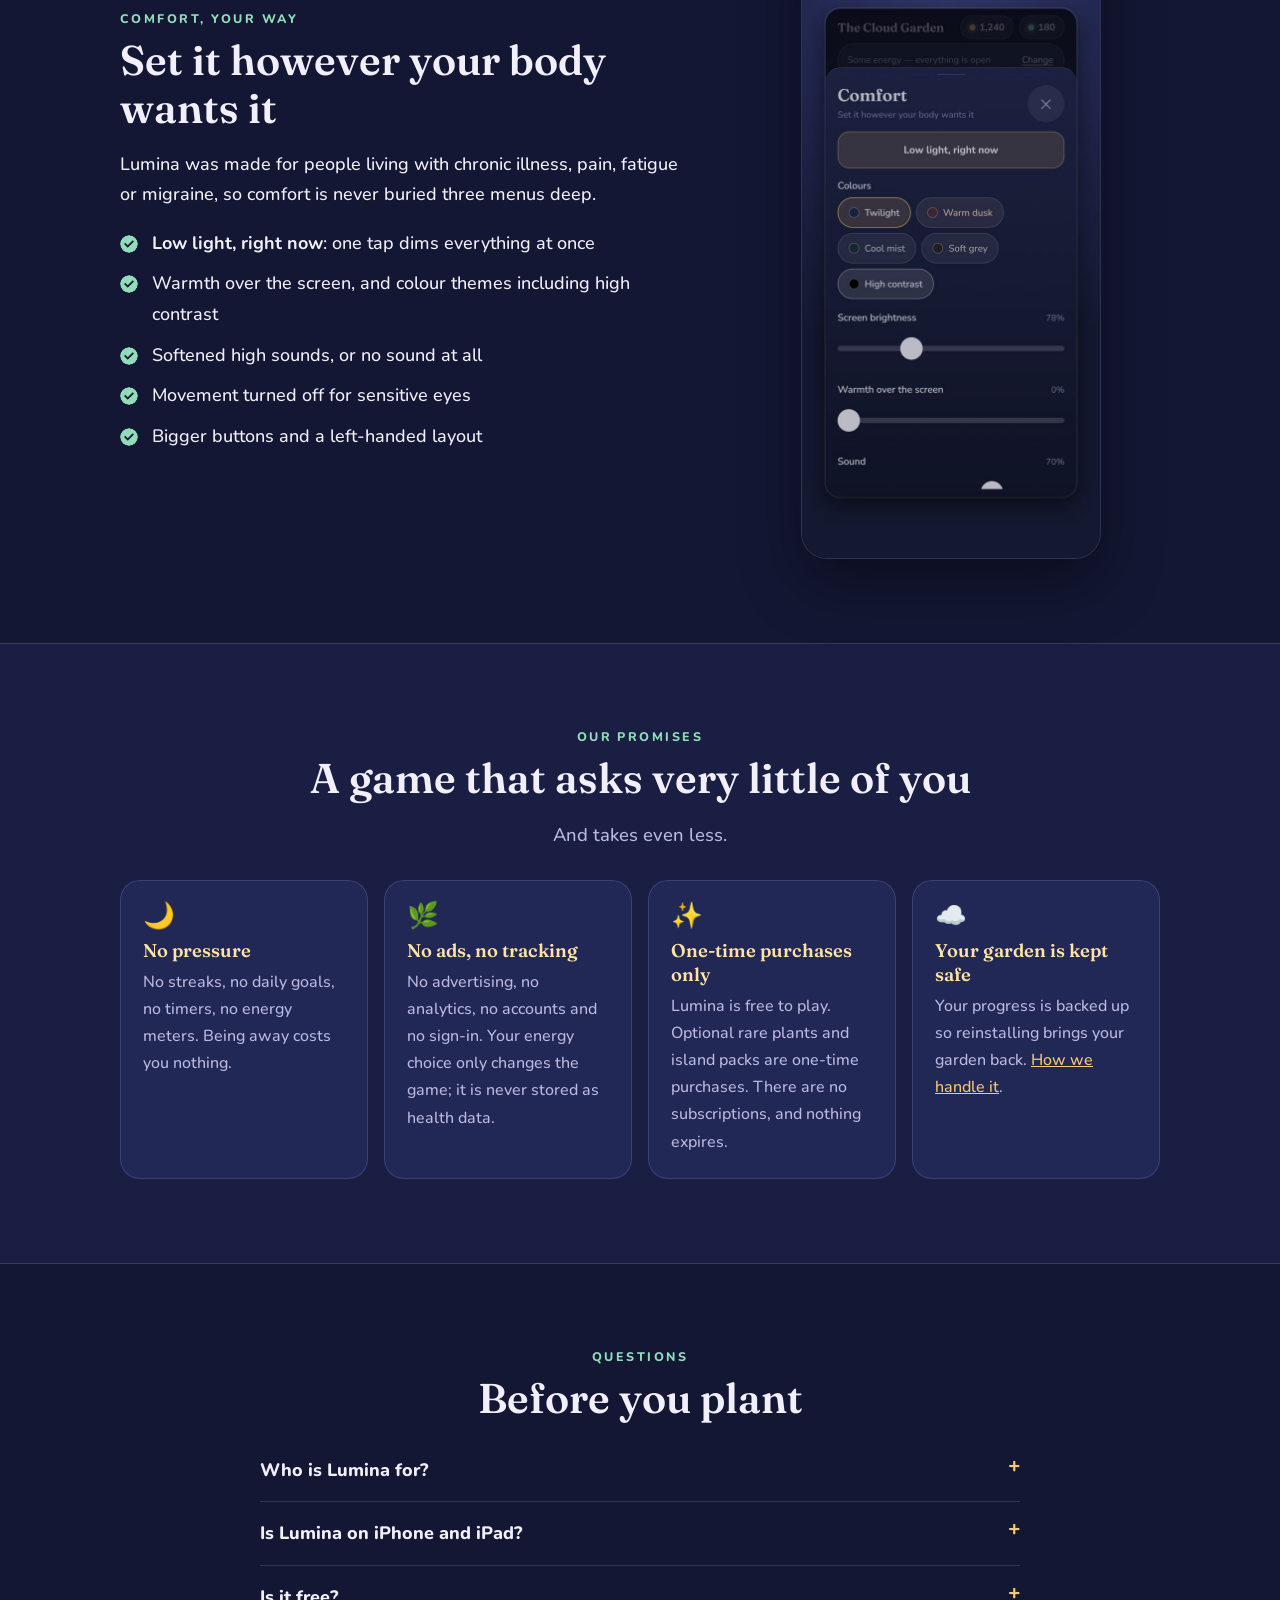
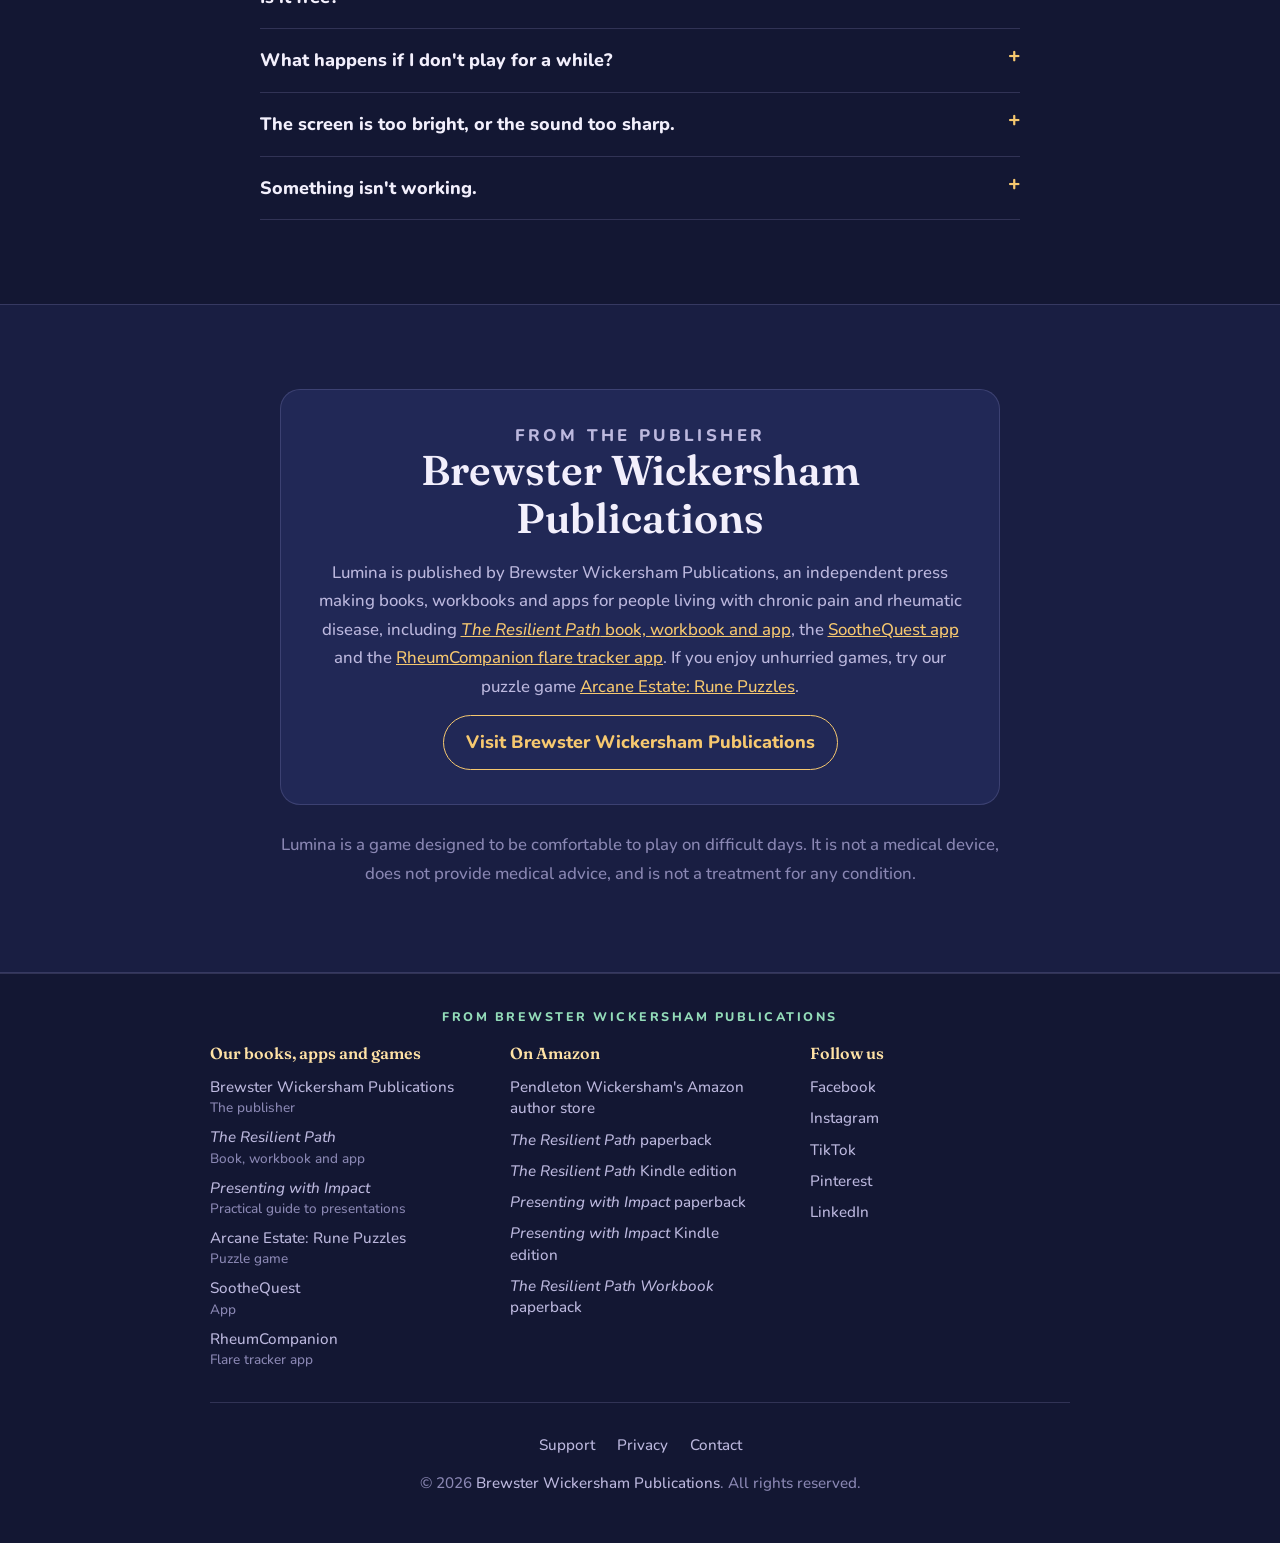
==== commit 88369aa8: "Merge 938baa5d9a2f897d201e67a70c1bac478b3d15c8 into 2995c3accf8436b475c8fc1277e606ddcd796e78" ====
--- a/index.html
+++ b/index.html
@@ -279,8 +279,8 @@
       <h2>Brewster Wickersham Publications</h2>
       <p>Lumina is published by Brewster Wickersham Publications, an independent press making books,
         workbooks and apps for people living with chronic pain and rheumatic disease, including
-        <a href="https://theresilientpathbook.com/" target="_blank" rel="noopener"><i>The Resilient Path</i> book, workbook and app</a>
-        and the <a href="https://www.soothequest.com/" target="_blank" rel="noopener">SootheQuest app</a>.
+        <a href="https://theresilientpathbook.com/" target="_blank" rel="noopener"><i>The Resilient Path</i> book, workbook and app</a>,
+        the <a href="https://www.soothequest.com/" target="_blank" rel="noopener">SootheQuest app</a> and the <a href="https://www.rheumcompanion.com/" target="_blank" rel="noopener">RheumCompanion flare tracker app</a>.
         If you enjoy unhurried games, try our puzzle game
         <a href="https://www.arcaneestategame.com/" target="_blank" rel="noopener">Arcane Estate: Rune Puzzles</a>.</p>
       <a class="btn" href="https://brewsterwickershampublications.com/" target="_blank" rel="noopener">Visit Brewster Wickersham Publications</a>
@@ -302,6 +302,7 @@
           <li><a href="https://presentingwithimpactbook.com/" target="_blank" rel="noopener"><i>Presenting with Impact</i></a><span>Practical guide to presentations</span></li>
           <li><a href="https://www.arcaneestategame.com/" target="_blank" rel="noopener">Arcane Estate: Rune Puzzles</a><span>Puzzle game</span></li>
           <li><a href="https://www.soothequest.com/" target="_blank" rel="noopener">SootheQuest</a><span>App</span></li>
+          <li><a href="https://www.rheumcompanion.com/" target="_blank" rel="noopener">RheumCompanion</a><span>Flare tracker app</span></li>
         </ul>
       </div>
       <div>
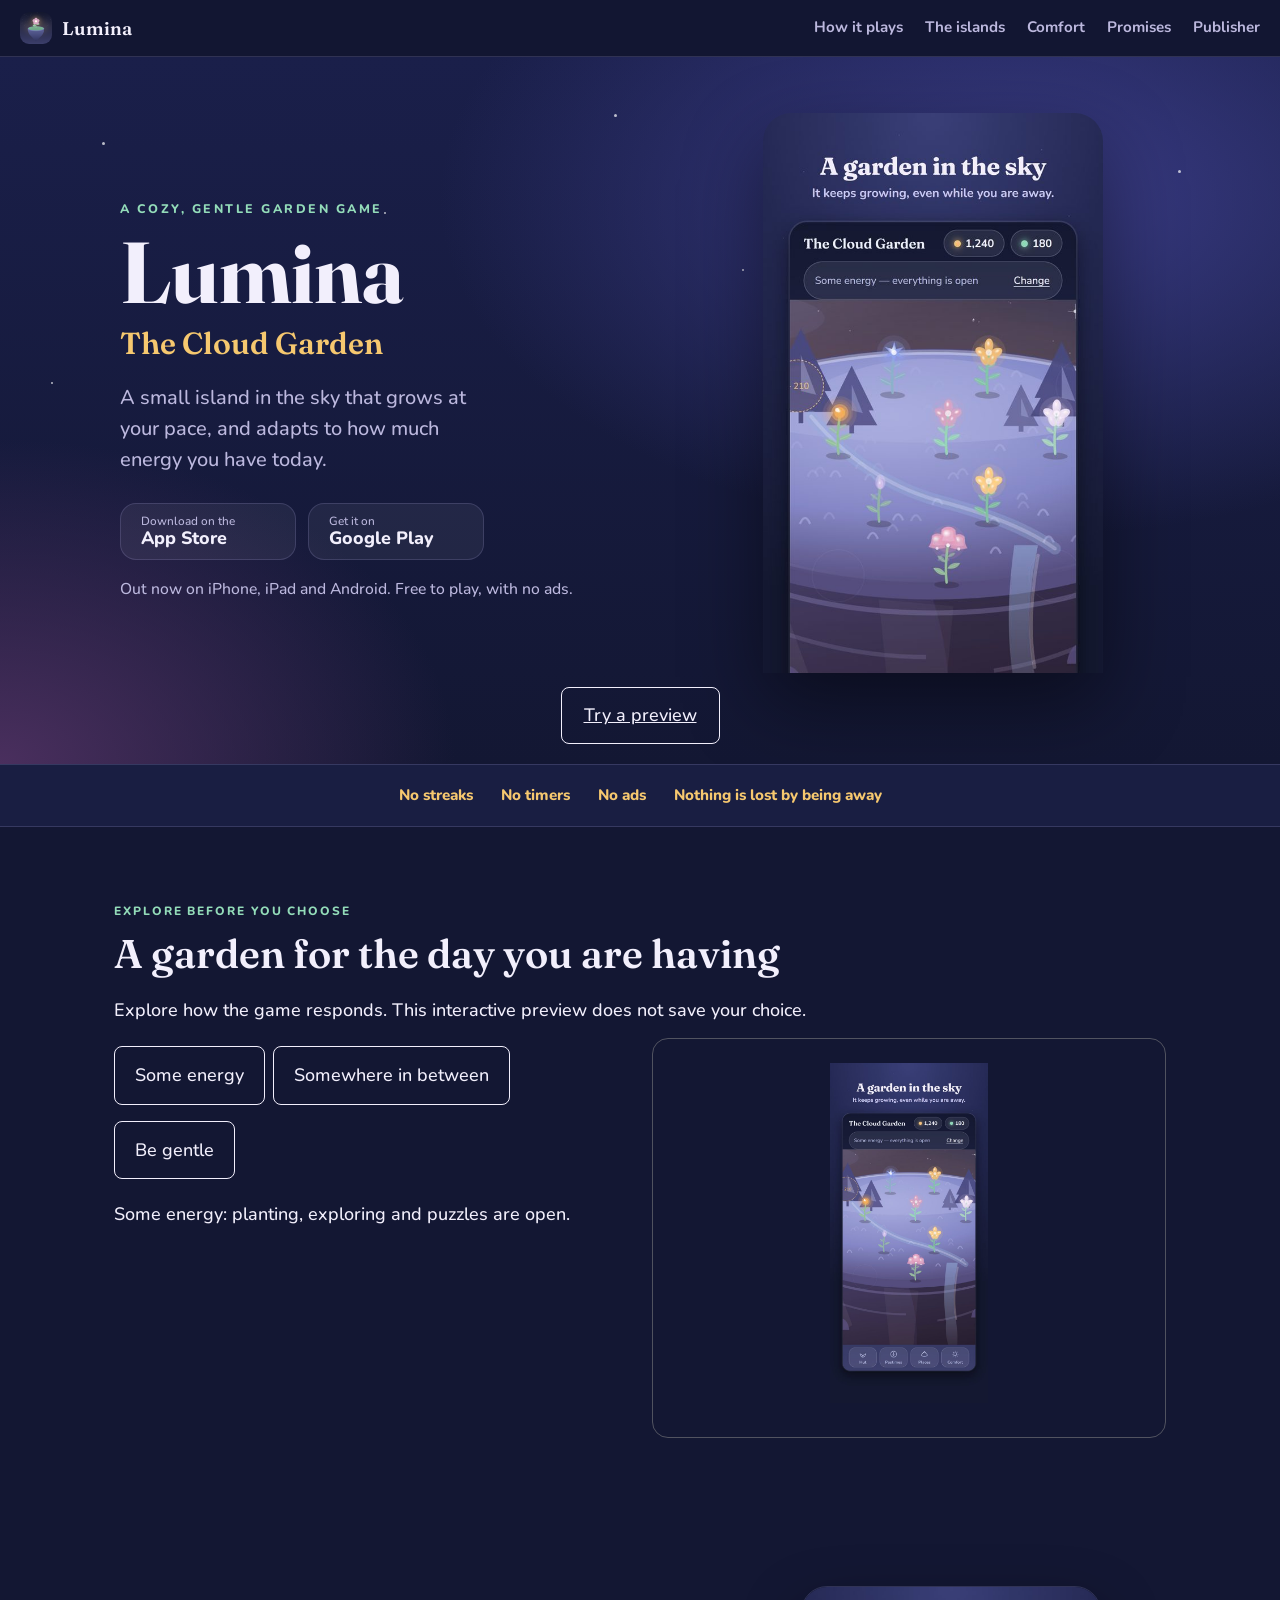
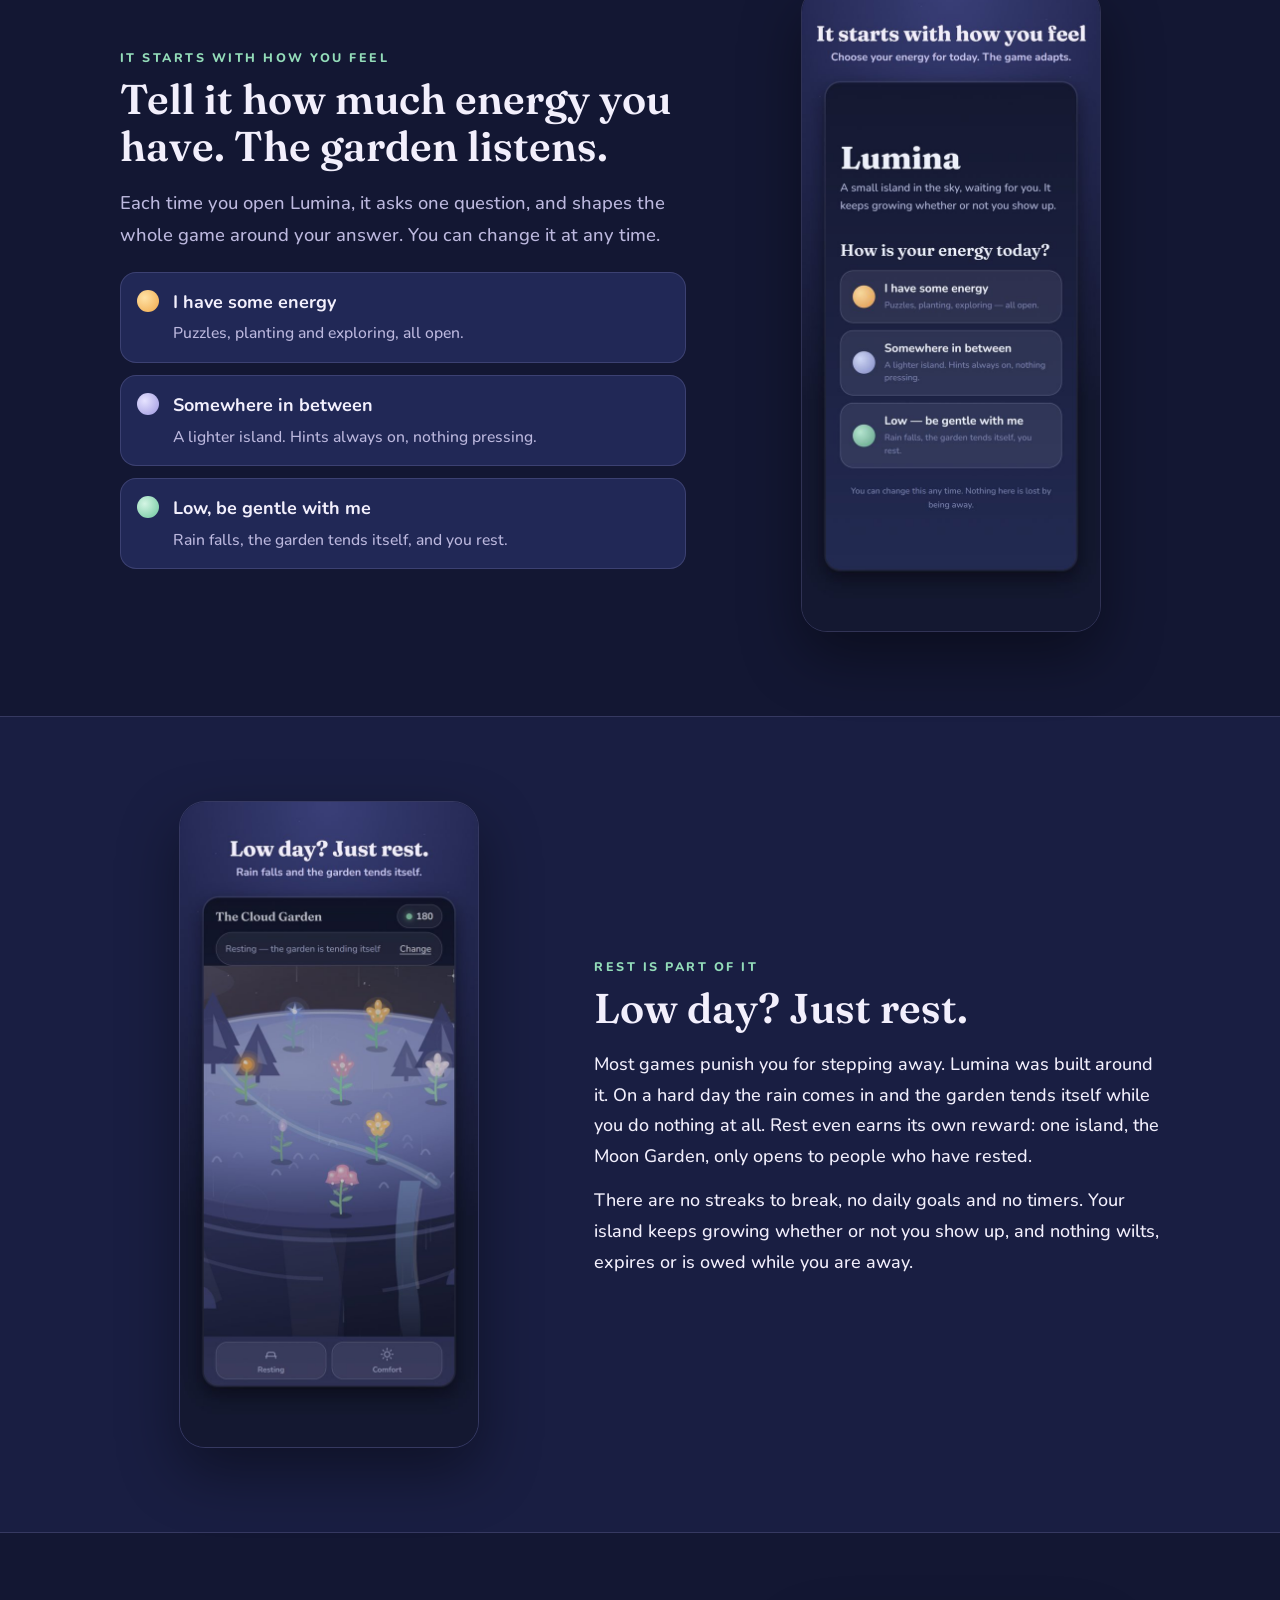
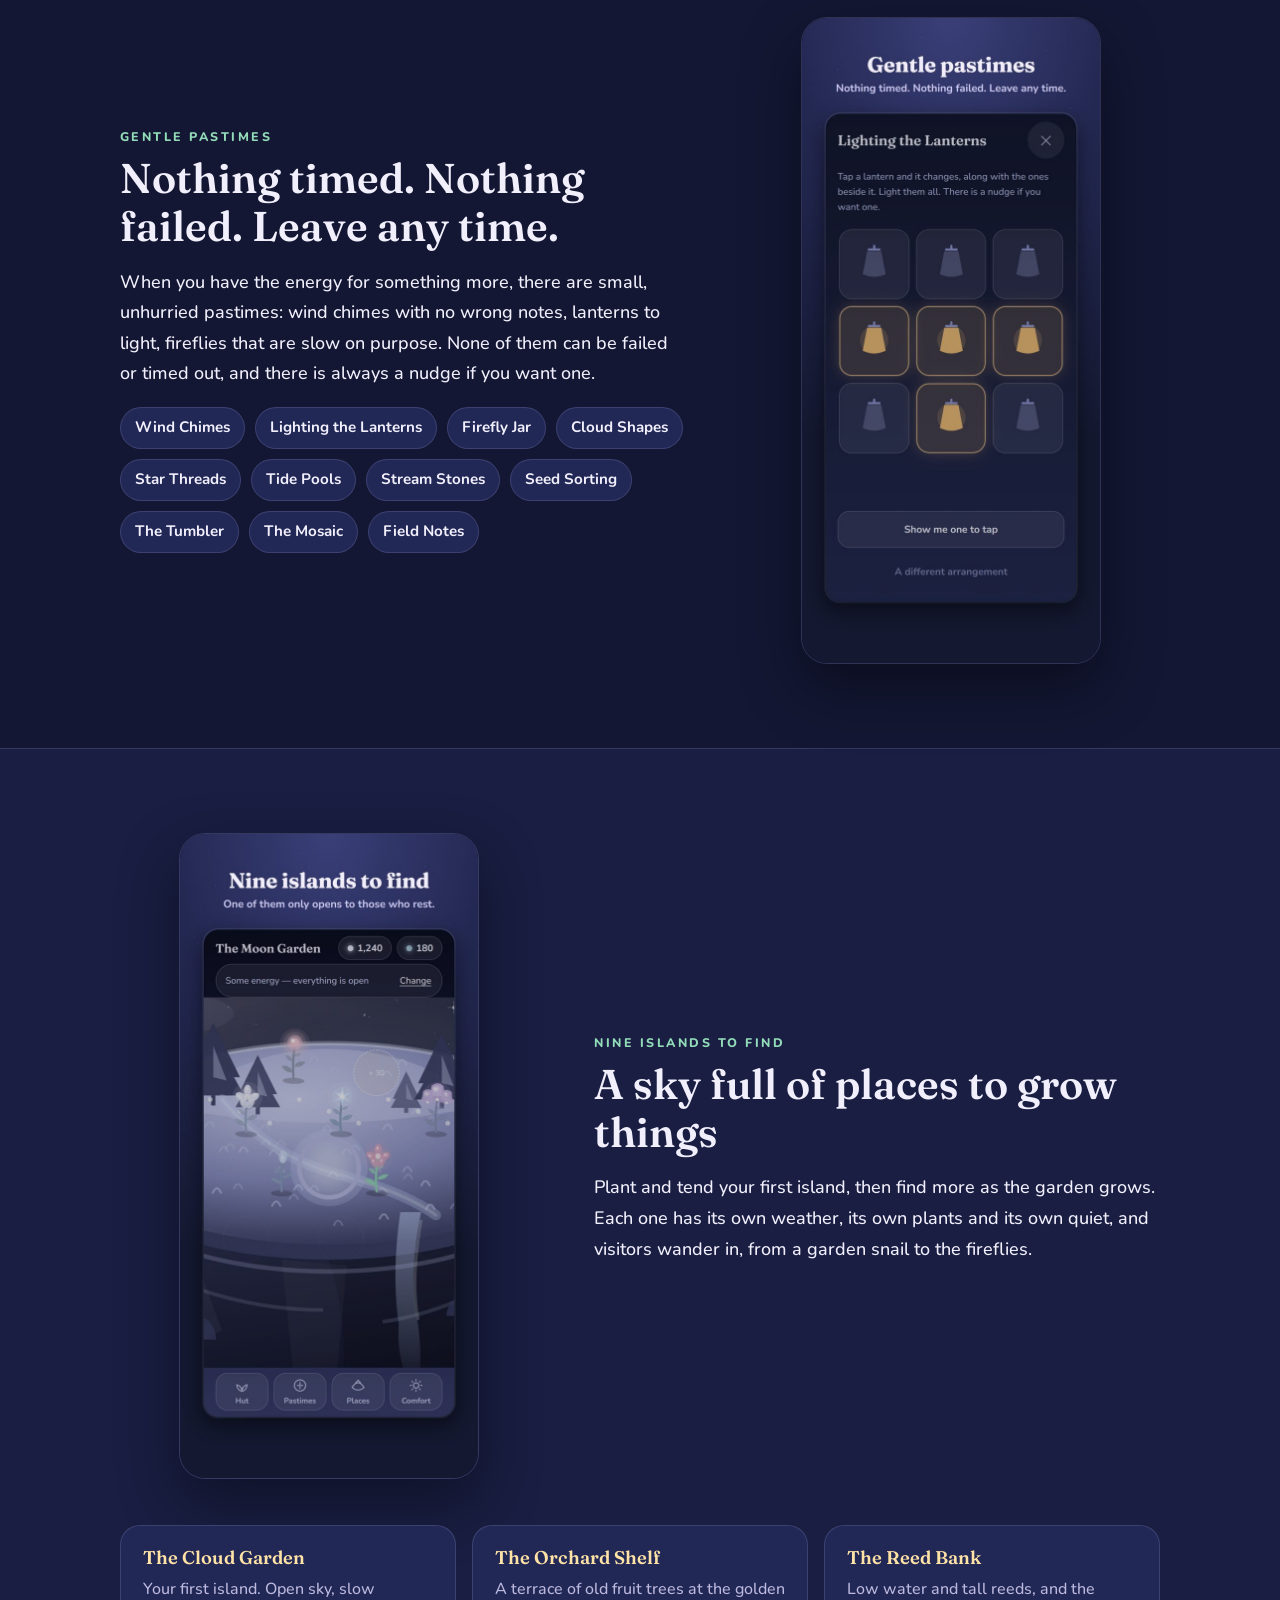
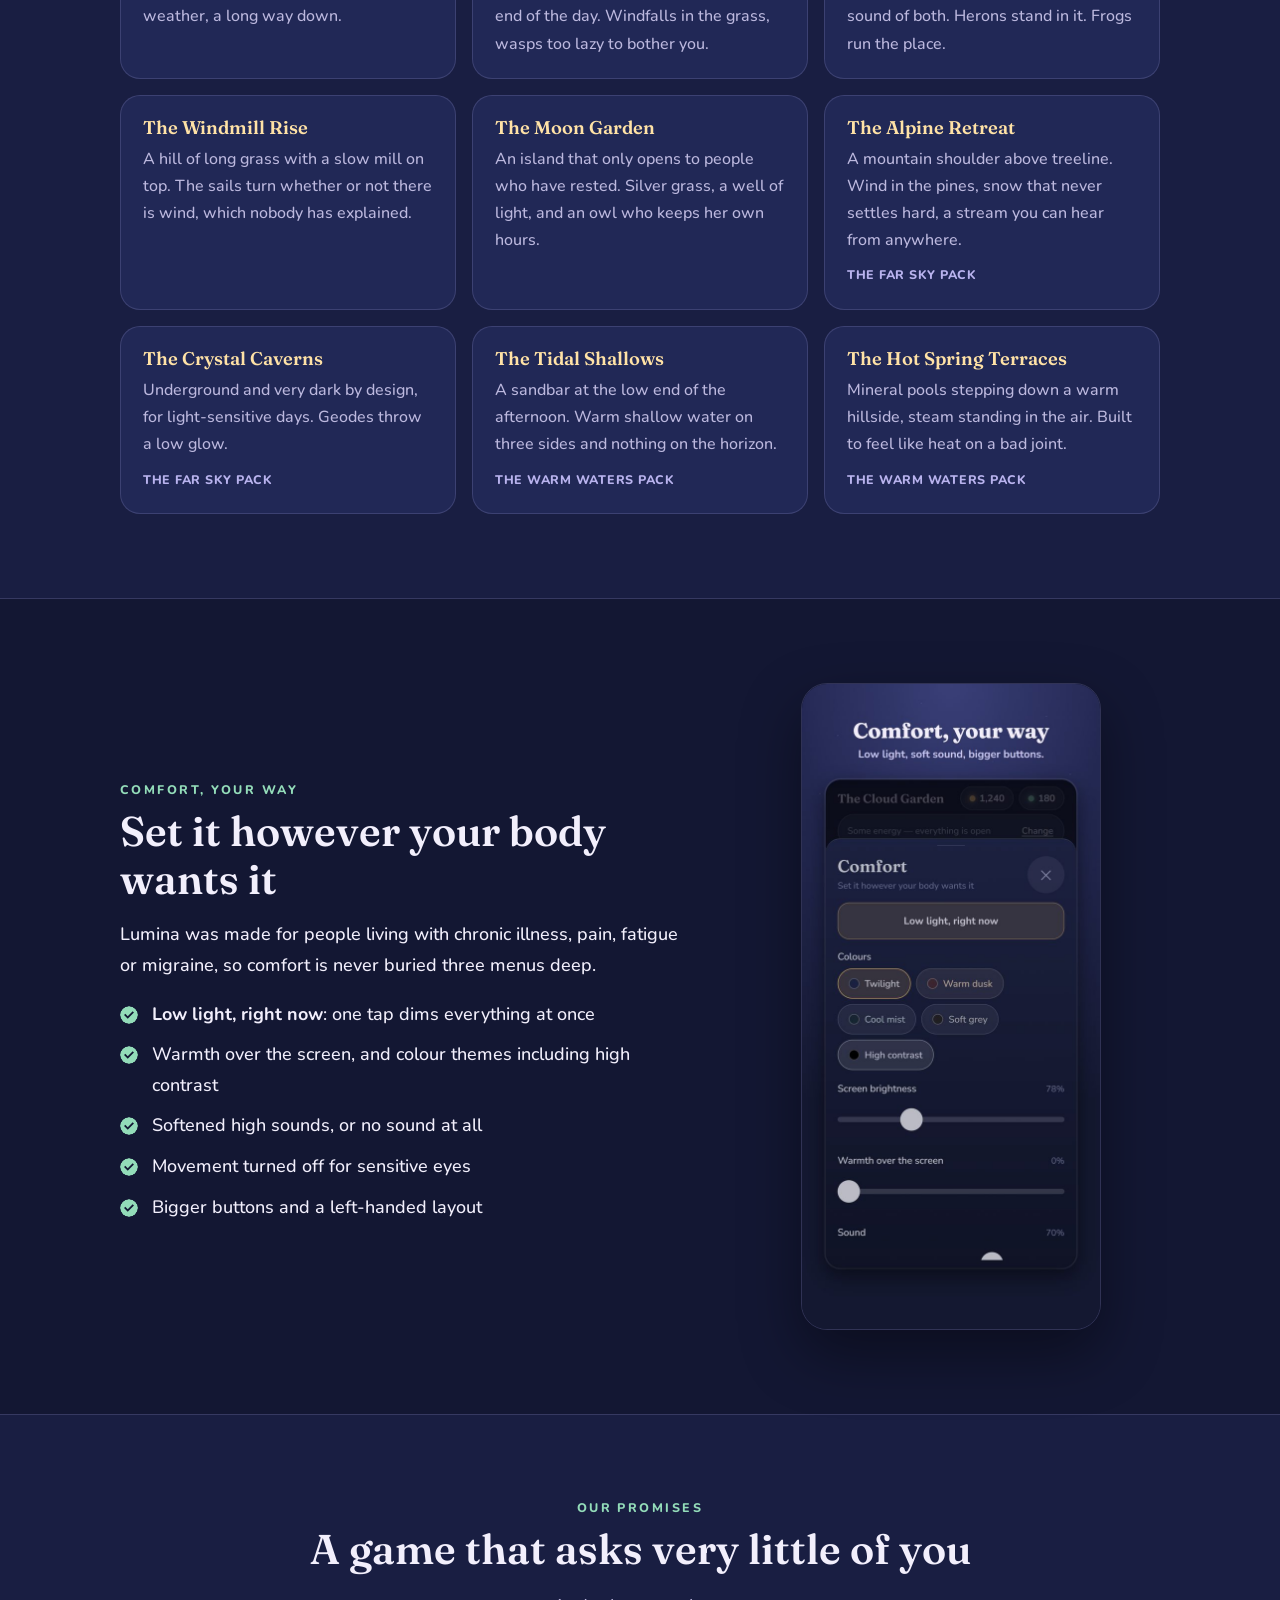
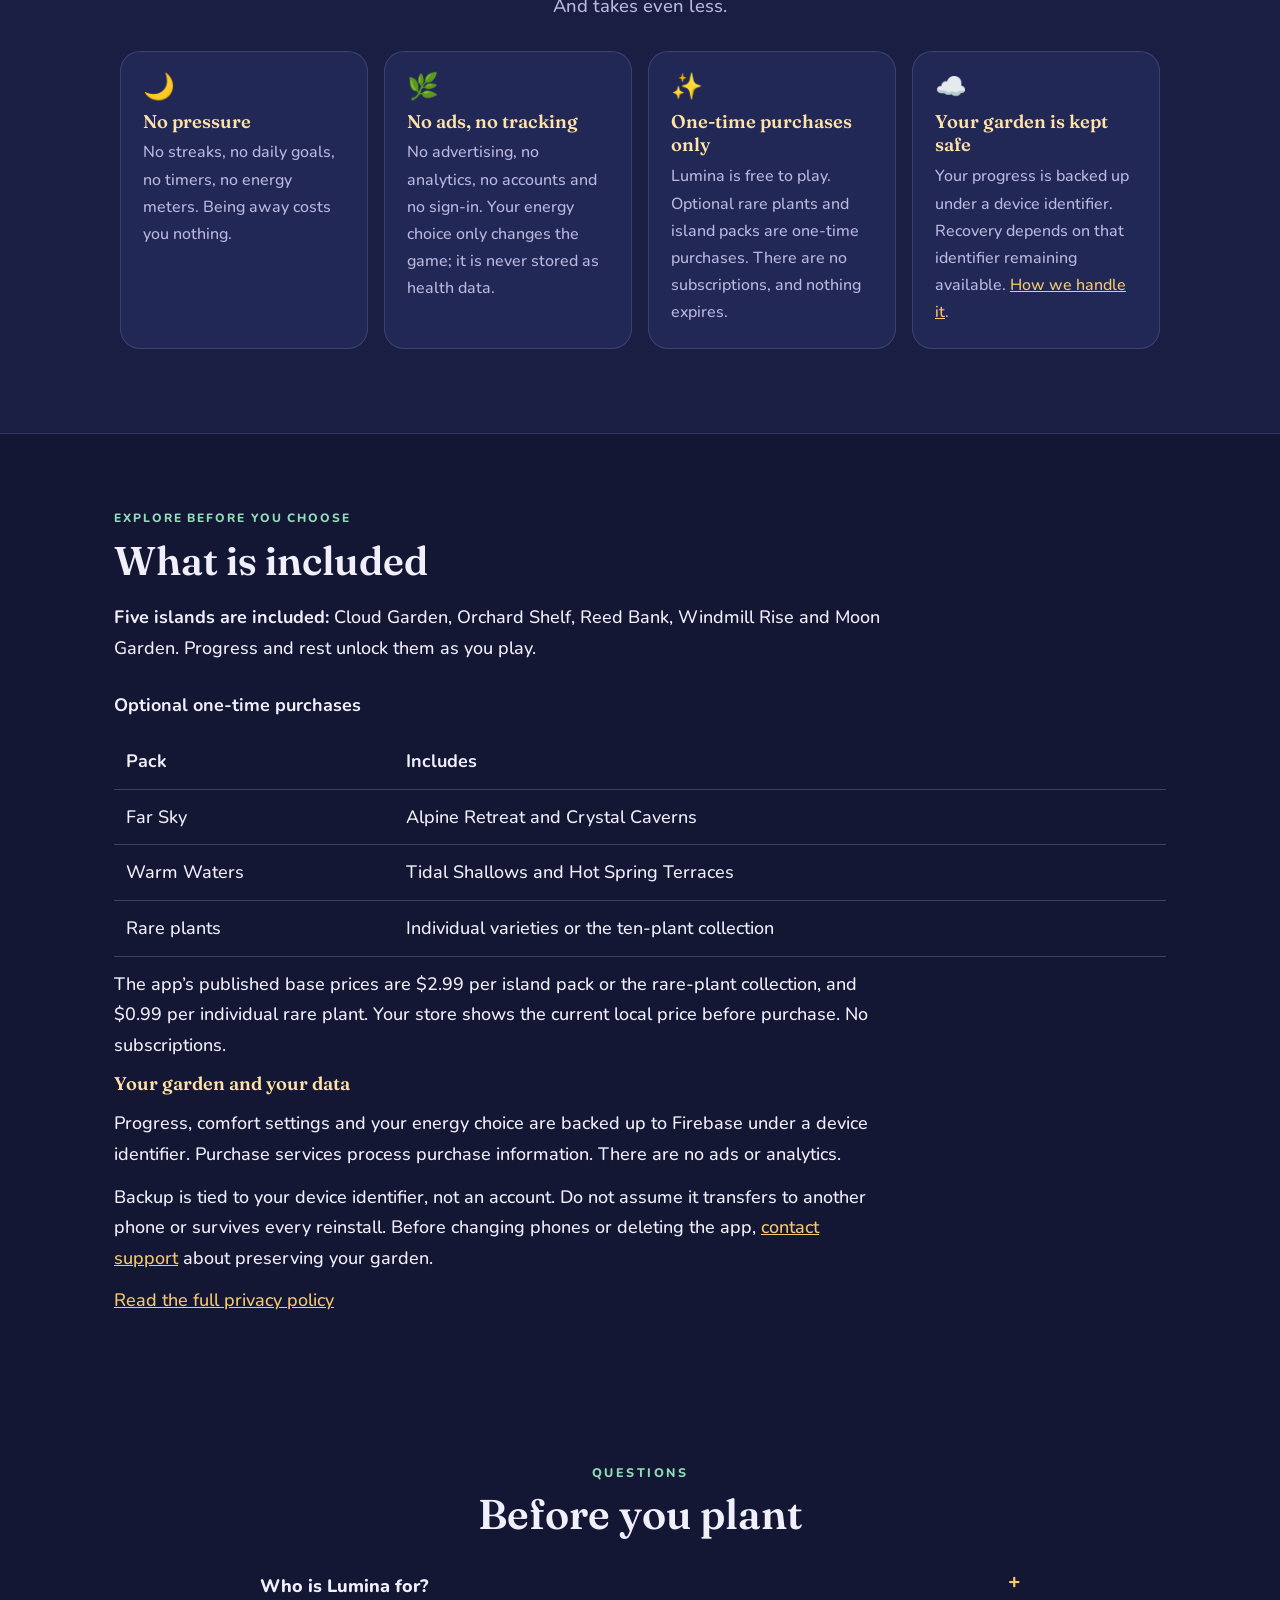
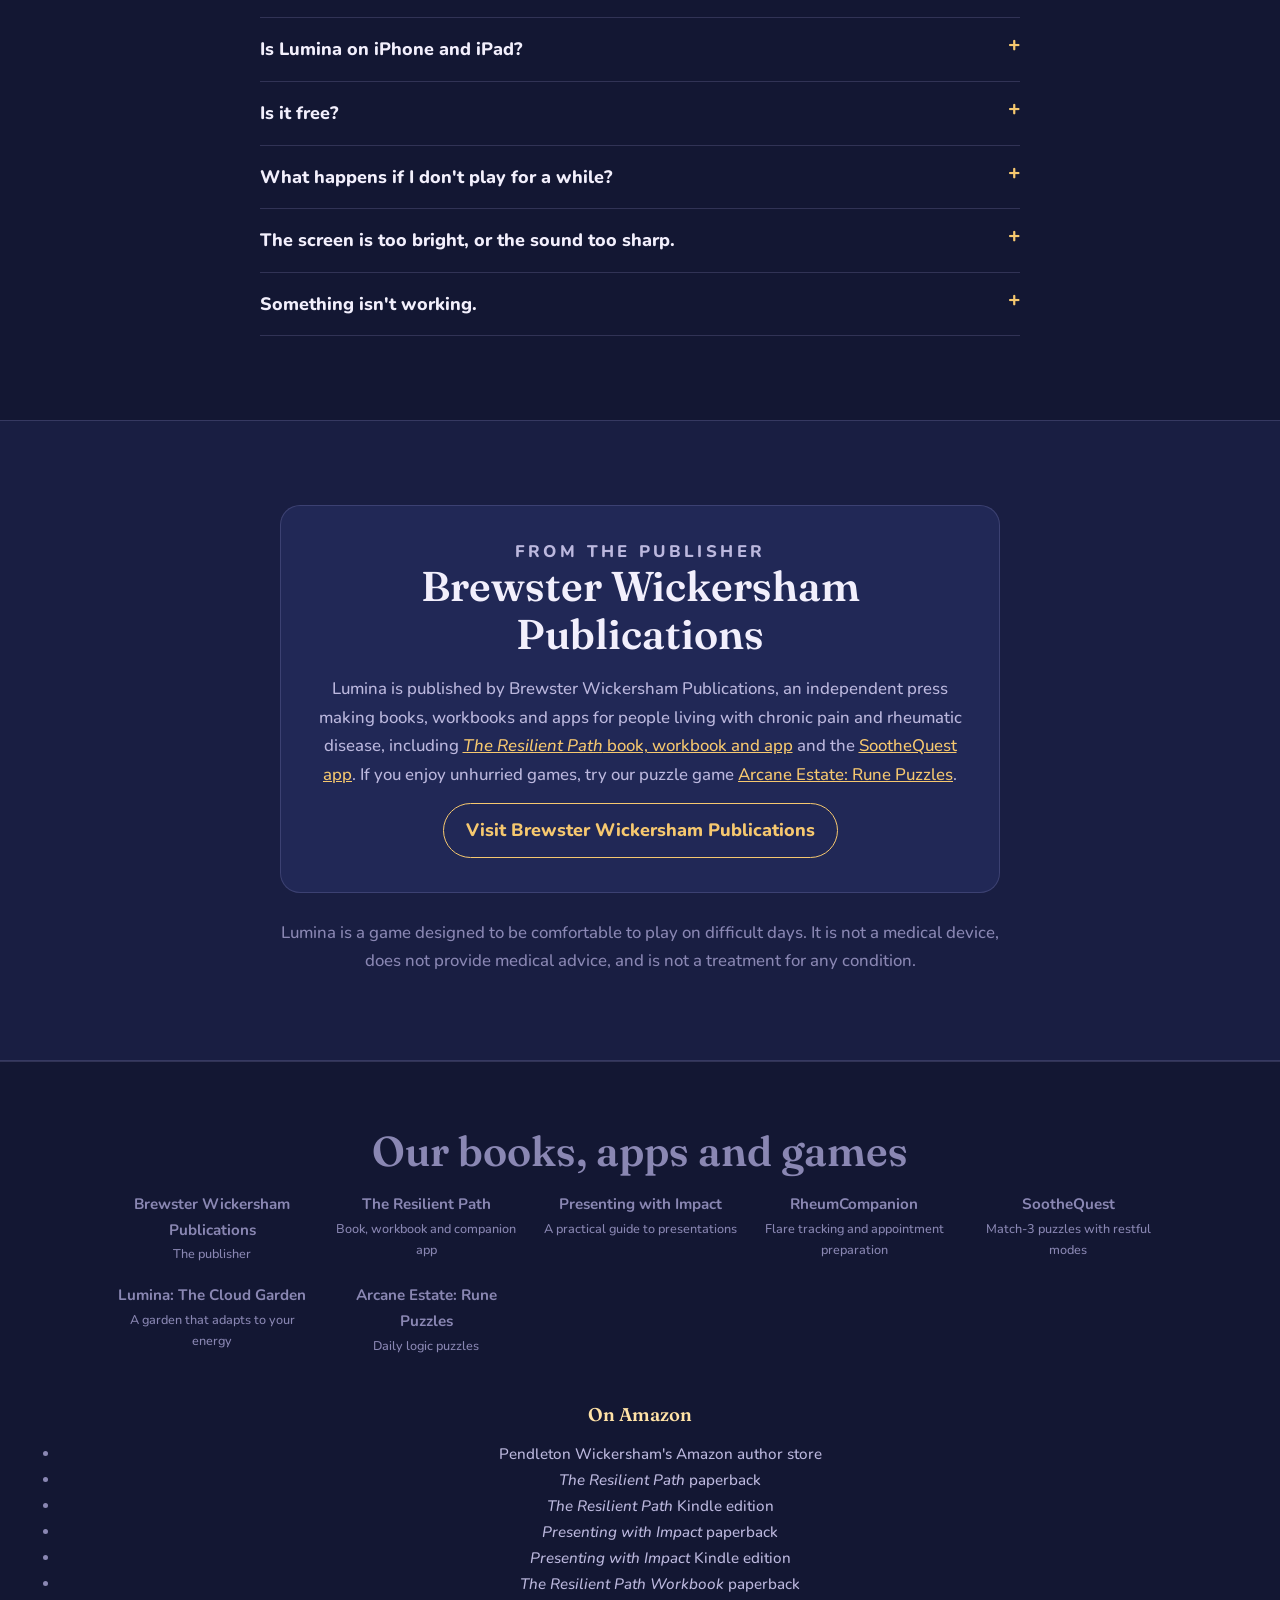
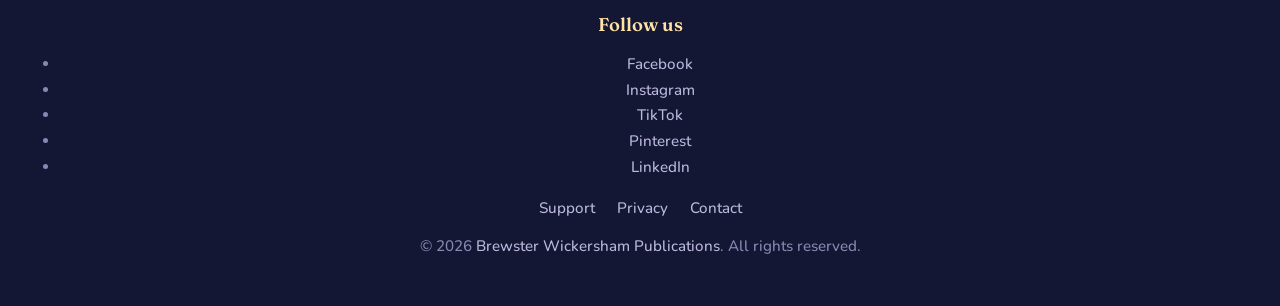
==== commit c7d89a9e: "Add accessible product demonstrations and clarify visitor guidance" ====
--- a/index.html
+++ b/index.html
@@ -1,36 +1,37 @@
 <!DOCTYPE html>
+
 <html lang="en">
 <head>
-<meta charset="utf-8">
-<meta name="viewport" content="width=device-width, initial-scale=1">
+<meta charset="utf-8"/>
+<meta content="width=device-width, initial-scale=1" name="viewport"/>
 <title>Lumina: The Cloud Garden — a cozy, relaxing garden game</title>
-<meta name="description" content="A cozy, relaxing garden game for iPhone, iPad and Android that adapts to your energy each day. No streaks, no timers, no ads. Made for people living with chronic illness.">
-<link rel="canonical" href="https://www.luminacloudgarden.com/">
-<meta name="robots" content="index, follow, max-image-preview:large">
-<meta property="og:type" content="website">
-<meta property="og:site_name" content="Lumina: The Cloud Garden">
-<meta property="og:locale" content="en_US">
-<meta property="og:title" content="Lumina: The Cloud Garden — a cozy, relaxing garden game">
-<meta property="og:description" content="A gentle sky garden that adapts to your energy. No streaks, no timers, no ads, and nothing is lost by being away.">
-<meta property="og:url" content="https://www.luminacloudgarden.com/">
-<meta property="og:image" content="https://www.luminacloudgarden.com/images/og-image.jpg">
-<meta property="og:image:type" content="image/jpeg">
-<meta property="og:image:width" content="1200">
-<meta property="og:image:height" content="630">
-<meta property="og:image:alt" content="Lumina: The Cloud Garden, a cozy, gentle garden game. Two screens from the game: choosing today's energy, and the floating sky garden.">
-<meta name="twitter:card" content="summary_large_image">
-<meta name="twitter:title" content="Lumina: The Cloud Garden — a cozy, relaxing garden game">
-<meta name="twitter:description" content="A gentle sky garden that adapts to your energy. No streaks, no timers, no ads, and nothing is lost by being away.">
-<meta name="twitter:image" content="https://www.luminacloudgarden.com/images/og-image.jpg">
-<meta name="twitter:image:alt" content="Lumina: The Cloud Garden, a cozy, gentle garden game. Two screens from the game: choosing today's energy, and the floating sky garden.">
-<meta name="theme-color" content="#131733">
-<link rel="icon" href="favicon.ico" sizes="any">
-<link rel="icon" href="favicon.png" type="image/png" sizes="64x64">
-<link rel="apple-touch-icon" href="apple-touch-icon.png">
-<link rel="preconnect" href="https://fonts.googleapis.com">
-<link rel="preconnect" href="https://fonts.gstatic.com" crossorigin>
-<link href="https://fonts.googleapis.com/css2?family=Fraunces:opsz,wght@9..144,600;9..144,700&family=Nunito:wght@500;700;800&display=swap" rel="stylesheet">
-<link rel="stylesheet" href="site.css">
+<meta content="A cozy, relaxing garden game for iPhone, iPad and Android that adapts to your energy each day. No streaks, no timers, no ads. Made for people living with chronic illness." name="description"/>
+<link href="https://www.luminacloudgarden.com/" rel="canonical"/>
+<meta content="index, follow, max-image-preview:large" name="robots"/>
+<meta content="website" property="og:type"/>
+<meta content="Lumina: The Cloud Garden" property="og:site_name"/>
+<meta content="en_US" property="og:locale"/>
+<meta content="Lumina: The Cloud Garden — a cozy, relaxing garden game" property="og:title"/>
+<meta content="A gentle sky garden that adapts to your energy. No streaks, no timers, no ads, and nothing is lost by being away." property="og:description"/>
+<meta content="https://www.luminacloudgarden.com/" property="og:url"/>
+<meta content="https://www.luminacloudgarden.com/images/og-image.jpg" property="og:image"/>
+<meta content="image/jpeg" property="og:image:type"/>
+<meta content="1200" property="og:image:width"/>
+<meta content="630" property="og:image:height"/>
+<meta content="Lumina: The Cloud Garden, a cozy, gentle garden game. Two screens from the game: choosing today's energy, and the floating sky garden." property="og:image:alt"/>
+<meta content="summary_large_image" name="twitter:card"/>
+<meta content="Lumina: The Cloud Garden — a cozy, relaxing garden game" name="twitter:title"/>
+<meta content="A gentle sky garden that adapts to your energy. No streaks, no timers, no ads, and nothing is lost by being away." name="twitter:description"/>
+<meta content="https://www.luminacloudgarden.com/images/og-image.jpg" name="twitter:image"/>
+<meta content="Lumina: The Cloud Garden, a cozy, gentle garden game. Two screens from the game: choosing today's energy, and the floating sky garden." name="twitter:image:alt"/>
+<meta content="#131733" name="theme-color"/>
+<link href="favicon.ico" rel="icon" sizes="any"/>
+<link href="favicon.png" rel="icon" sizes="64x64" type="image/png"/>
+<link href="apple-touch-icon.png" rel="apple-touch-icon"/>
+<link href="https://fonts.googleapis.com" rel="preconnect"/>
+<link crossorigin="" href="https://fonts.gstatic.com" rel="preconnect"/>
+<link href="https://fonts.googleapis.com/css2?family=Fraunces:opsz,wght@9..144,600;9..144,700&amp;family=Nunito:wght@500;700;800&amp;display=swap" rel="stylesheet"/>
+<link href="site.css" rel="stylesheet"/>
 <script type="application/ld+json">
 {
   "@context": "https://schema.org",
@@ -82,259 +83,234 @@
   ]
 }
 </script>
+<link href="experience.css" rel="stylesheet"/>
 </head>
 <body>
-
-<nav class="nav" aria-label="Site">
-  <a class="brand" href="./"><img src="favicon.png" alt="" width="32" height="32">Lumina</a>
-  <div class="links">
-    <a href="#energy">How it plays</a>
-    <a href="#islands">The islands</a>
-    <a href="#comfort">Comfort</a>
-    <a href="#promises">Promises</a>
-    <a class="keep" href="https://brewsterwickershampublications.com/" target="_blank" rel="noopener">Publisher</a>
-  </div>
+<a class="skip-audit" href="#main">Skip to content</a>
+<nav aria-label="Site" class="nav">
+<a class="brand" href="./"><img alt="" height="32" src="favicon.png" width="32"/>Lumina</a>
+<div class="links">
+<a href="#energy">How it plays</a>
+<a href="#islands">The islands</a>
+<a href="#comfort">Comfort</a>
+<a href="#promises">Promises</a>
+<a class="keep" href="https://brewsterwickershampublications.com/" rel="noopener" target="_blank">Publisher</a>
+</div>
 </nav>
-
-<header class="hero">
-  <div class="stars" aria-hidden="true">
-    <i style="top:12%;left:8%;width:3px;height:3px"></i>
-    <i style="top:22%;left:30%;width:2px;height:2px;animation-delay:-1.2s"></i>
-    <i style="top:8%;left:48%;width:3px;height:3px;animation-delay:-2.4s"></i>
-    <i style="top:30%;left:58%;width:2px;height:2px;animation-delay:-.6s"></i>
-    <i style="top:16%;left:92%;width:3px;height:3px;animation-delay:-3s"></i>
-    <i style="top:46%;left:4%;width:2px;height:2px;animation-delay:-1.8s"></i>
-  </div>
-  <div class="wrap">
-    <div class="hero-copy">
-      <p class="kicker">A cozy, gentle garden game</p>
-      <h1><span class="wordmark">Lumina</span> <span class="subtitle">The Cloud Garden</span></h1>
-      <p class="tagline">A small island in the sky that grows at your pace, and adapts to how much energy you have today.</p>
-
-      <div class="stores">
-        <a class="store-btn" href="https://apps.apple.com/us/app/lumina-the-cloud-garden/id6814373682" target="_blank" rel="noopener"><small>Download on the</small><b>App Store</b></a>
-        <a class="store-btn" href="https://play.google.com/store/apps/details?id=com.wickersham.lumina" target="_blank" rel="noopener"><small>Get it on</small><b>Google Play</b></a>
-      </div>
-      <p class="notify">Out now on iPhone, iPad and Android. Free to play, with no ads.</p>
-    </div>
-    <div class="hero-phone">
-      <img src="images/shot-garden.jpg" width="600" height="1298" fetchpriority="high" alt="Lumina's Cloud Garden: a floating island of glowing flowers under a night sky.">
-    </div>
-  </div>
-</header>
-
+<main id="main"><header class="hero">
+<div aria-hidden="true" class="stars">
+<i style="top:12%;left:8%;width:3px;height:3px"></i>
+<i style="top:22%;left:30%;width:2px;height:2px;animation-delay:-1.2s"></i>
+<i style="top:8%;left:48%;width:3px;height:3px;animation-delay:-2.4s"></i>
+<i style="top:30%;left:58%;width:2px;height:2px;animation-delay:-.6s"></i>
+<i style="top:16%;left:92%;width:3px;height:3px;animation-delay:-3s"></i>
+<i style="top:46%;left:4%;width:2px;height:2px;animation-delay:-1.8s"></i>
+</div>
+<div class="wrap">
+<div class="hero-copy">
+<p class="kicker">A cozy, gentle garden game</p>
+<h1><span class="wordmark">Lumina</span> <span class="subtitle">The Cloud Garden</span></h1>
+<p class="tagline">A small island in the sky that grows at your pace, and adapts to how much energy you have today.</p>
+<div class="stores">
+<a class="store-btn" href="https://apps.apple.com/us/app/lumina-the-cloud-garden/id6814373682" rel="noopener" target="_blank"><small>Download on the</small><b>App Store</b></a>
+<a class="store-btn" href="https://play.google.com/store/apps/details?id=com.wickersham.lumina" rel="noopener" target="_blank"><small>Get it on</small><b>Google Play</b></a>
+</div>
+<p class="notify">Out now on iPhone, iPad and Android. Free to play, with no ads.</p>
+</div>
+<div class="hero-phone">
+<img alt="Lumina's Cloud Garden: a floating island of glowing flowers under a night sky." fetchpriority="high" height="1298" src="images/shot-garden.jpg" width="600"/>
+</div>
+</div>
+<a class="preview-link" href="#try-it">Try a preview</a></header>
 <div class="strip">
-  <span>No streaks</span><span>No timers</span><span>No ads</span><span>Nothing is lost by being away</span>
-</div>
-
+<span>No streaks</span><span>No timers</span><span>No ads</span><span>Nothing is lost by being away</span>
+</div>
+<section class="experience" id="try-it"><p class="eyebrow">Explore before you choose</p><h2>A garden for the day you are having</h2><p>Explore how the game responds. This interactive preview does not save your choice.</p><div class="demo-grid"><div><button data-caption="Some energy: planting, exploring and puzzles are open." data-shot="images/shot-garden.jpg">Some energy</button><button data-caption="Somewhere in between: a lighter pace with hints always on." data-shot="images/shot-lanterns.jpg">Somewhere in between</button><button data-caption="Low energy: let the rain fall and the garden tend itself." data-shot="images/shot-resting.jpg">Be gentle</button><p id="shot-caption" role="status">Some energy: planting, exploring and puzzles are open.</p></div><div class="demo-panel"><img alt="Lumina garden preview" id="demo-shot" src="images/shot-garden.jpg"/></div></div></section>
 <section id="energy">
-  <div class="wrap split">
-    <div>
-      <p class="eyebrow">It starts with how you feel</p>
-      <h2>Tell it how much energy you have. The garden listens.</h2>
-      <p class="lede" style="margin-bottom:0">Each time you open Lumina, it asks one question, and shapes the
+<div class="wrap split">
+<div>
+<p class="eyebrow">It starts with how you feel</p>
+<h2>Tell it how much energy you have. The garden listens.</h2>
+<p class="lede" style="margin-bottom:0">Each time you open Lumina, it asks one question, and shapes the
         whole game around your answer. You can change it at any time.</p>
-      <div class="energy">
-        <div><span class="orb" style="background:radial-gradient(circle at 35% 35%,#ffe2a6,#f0a94a)"></span>
-          <p style="margin:0"><b>I have some energy</b><span>Puzzles, planting and exploring, all open.</span></p></div>
-        <div><span class="orb" style="background:radial-gradient(circle at 35% 35%,#e6e3ff,#9d97e0)"></span>
-          <p style="margin:0"><b>Somewhere in between</b><span>A lighter island. Hints always on, nothing pressing.</span></p></div>
-        <div><span class="orb" style="background:radial-gradient(circle at 35% 35%,#d4f5e4,#6cc69d)"></span>
-          <p style="margin:0"><b>Low, be gentle with me</b><span>Rain falls, the garden tends itself, and you rest.</span></p></div>
-      </div>
-    </div>
-    <div class="shot"><img src="images/shot-checkin.jpg" width="600" height="1298" loading="lazy" alt="The opening screen asks: how is your energy today?"></div>
-  </div>
-</section>
-
-<section id="rest" class="alt">
-  <div class="wrap split flip">
-    <div class="shot"><img src="images/shot-resting.jpg" width="600" height="1298" loading="lazy" alt="The garden resting in the rain, tending itself."></div>
-    <div>
-      <p class="eyebrow">Rest is part of it</p>
-      <h2>Low day? Just rest.</h2>
-      <p>Most games punish you for stepping away. Lumina was built around it. On a hard day the rain
+<div class="energy">
+<div><span class="orb" style="background:radial-gradient(circle at 35% 35%,#ffe2a6,#f0a94a)"></span>
+<p style="margin:0"><b>I have some energy</b><span>Puzzles, planting and exploring, all open.</span></p></div>
+<div><span class="orb" style="background:radial-gradient(circle at 35% 35%,#e6e3ff,#9d97e0)"></span>
+<p style="margin:0"><b>Somewhere in between</b><span>A lighter island. Hints always on, nothing pressing.</span></p></div>
+<div><span class="orb" style="background:radial-gradient(circle at 35% 35%,#d4f5e4,#6cc69d)"></span>
+<p style="margin:0"><b>Low, be gentle with me</b><span>Rain falls, the garden tends itself, and you rest.</span></p></div>
+</div>
+</div>
+<div class="shot"><img alt="The opening screen asks: how is your energy today?" height="1298" loading="lazy" src="images/shot-checkin.jpg" width="600"/></div>
+</div>
+</section>
+<section class="alt" id="rest">
+<div class="wrap split flip">
+<div class="shot"><img alt="The garden resting in the rain, tending itself." height="1298" loading="lazy" src="images/shot-resting.jpg" width="600"/></div>
+<div>
+<p class="eyebrow">Rest is part of it</p>
+<h2>Low day? Just rest.</h2>
+<p>Most games punish you for stepping away. Lumina was built around it. On a hard day the rain
         comes in and the garden tends itself while you do nothing at all. Rest even earns its own
         reward: one island, the Moon Garden, only opens to people who have rested.</p>
-      <p>There are no streaks to break, no daily goals and no timers. Your island keeps growing
+<p>There are no streaks to break, no daily goals and no timers. Your island keeps growing
         whether or not you show up, and nothing wilts, expires or is owed while you are away.</p>
-    </div>
-  </div>
-</section>
-
+</div>
+</div>
+</section>
 <section id="pastimes">
-  <div class="wrap split">
-    <div>
-      <p class="eyebrow">Gentle pastimes</p>
-      <h2>Nothing timed. Nothing failed. Leave any time.</h2>
-      <p>When you have the energy for something more, there are small, unhurried pastimes: wind
+<div class="wrap split">
+<div>
+<p class="eyebrow">Gentle pastimes</p>
+<h2>Nothing timed. Nothing failed. Leave any time.</h2>
+<p>When you have the energy for something more, there are small, unhurried pastimes: wind
         chimes with no wrong notes, lanterns to light, fireflies that are slow on purpose. None of
         them can be failed or timed out, and there is always a nudge if you want one.</p>
-      <ul class="chips" aria-label="Pastimes">
-        <li>Wind Chimes</li><li>Lighting the Lanterns</li><li>Firefly Jar</li><li>Cloud Shapes</li>
-        <li>Star Threads</li><li>Tide Pools</li><li>Stream Stones</li><li>Seed Sorting</li>
-        <li>The Tumbler</li><li>The Mosaic</li><li>Field Notes</li>
-      </ul>
-    </div>
-    <div class="shot"><img src="images/shot-lanterns.jpg" width="600" height="1298" loading="lazy" alt="Lighting the Lanterns, a calm tile puzzle."></div>
-  </div>
-</section>
-
-<section id="islands" class="alt">
-  <div class="wrap">
-    <div class="split flip" style="margin-bottom:46px">
-      <div class="shot"><img src="images/shot-moon.jpg" width="600" height="1298" loading="lazy" alt="The Moon Garden, silver grass under a pale sky."></div>
-      <div>
-        <p class="eyebrow">Nine islands to find</p>
-        <h2>A sky full of places to grow things</h2>
-        <p>Plant and tend your first island, then find more as the garden grows. Each one has its
+<ul aria-label="Pastimes" class="chips">
+<li>Wind Chimes</li><li>Lighting the Lanterns</li><li>Firefly Jar</li><li>Cloud Shapes</li>
+<li>Star Threads</li><li>Tide Pools</li><li>Stream Stones</li><li>Seed Sorting</li>
+<li>The Tumbler</li><li>The Mosaic</li><li>Field Notes</li>
+</ul>
+</div>
+<div class="shot"><img alt="Lighting the Lanterns, a calm tile puzzle." height="1298" loading="lazy" src="images/shot-lanterns.jpg" width="600"/></div>
+</div>
+</section>
+<section class="alt" id="islands">
+<div class="wrap">
+<div class="split flip" style="margin-bottom:46px">
+<div class="shot"><img alt="The Moon Garden, silver grass under a pale sky." height="1298" loading="lazy" src="images/shot-moon.jpg" width="600"/></div>
+<div>
+<p class="eyebrow">Nine islands to find</p>
+<h2>A sky full of places to grow things</h2>
+<p>Plant and tend your first island, then find more as the garden grows. Each one has its
           own weather, its own plants and its own quiet, and visitors wander in, from a garden snail
           to the fireflies.</p>
-      </div>
-    </div>
-    <div class="islands">
-      <div class="island"><h3>The Cloud Garden</h3><p>Your first island. Open sky, slow weather, a long way down.</p></div>
-      <div class="island"><h3>The Orchard Shelf</h3><p>A terrace of old fruit trees at the golden end of the day. Windfalls in the grass, wasps too lazy to bother you.</p></div>
-      <div class="island"><h3>The Reed Bank</h3><p>Low water and tall reeds, and the sound of both. Herons stand in it. Frogs run the place.</p></div>
-      <div class="island"><h3>The Windmill Rise</h3><p>A hill of long grass with a slow mill on top. The sails turn whether or not there is wind, which nobody has explained.</p></div>
-      <div class="island"><h3>The Moon Garden</h3><p>An island that only opens to people who have rested. Silver grass, a well of light, and an owl who keeps her own hours.</p></div>
-      <div class="island"><h3>The Alpine Retreat</h3><p>A mountain shoulder above treeline. Wind in the pines, snow that never settles hard, a stream you can hear from anywhere.</p><span class="tag">THE FAR SKY PACK</span></div>
-      <div class="island"><h3>The Crystal Caverns</h3><p>Underground and very dark by design, for light-sensitive days. Geodes throw a low glow.</p><span class="tag">THE FAR SKY PACK</span></div>
-      <div class="island"><h3>The Tidal Shallows</h3><p>A sandbar at the low end of the afternoon. Warm shallow water on three sides and nothing on the horizon.</p><span class="tag">THE WARM WATERS PACK</span></div>
-      <div class="island"><h3>The Hot Spring Terraces</h3><p>Mineral pools stepping down a warm hillside, steam standing in the air. Built to feel like heat on a bad joint.</p><span class="tag">THE WARM WATERS PACK</span></div>
-    </div>
-  </div>
-</section>
-
+</div>
+</div>
+<div class="islands">
+<div class="island"><h3>The Cloud Garden</h3><p>Your first island. Open sky, slow weather, a long way down.</p></div>
+<div class="island"><h3>The Orchard Shelf</h3><p>A terrace of old fruit trees at the golden end of the day. Windfalls in the grass, wasps too lazy to bother you.</p></div>
+<div class="island"><h3>The Reed Bank</h3><p>Low water and tall reeds, and the sound of both. Herons stand in it. Frogs run the place.</p></div>
+<div class="island"><h3>The Windmill Rise</h3><p>A hill of long grass with a slow mill on top. The sails turn whether or not there is wind, which nobody has explained.</p></div>
+<div class="island"><h3>The Moon Garden</h3><p>An island that only opens to people who have rested. Silver grass, a well of light, and an owl who keeps her own hours.</p></div>
+<div class="island"><h3>The Alpine Retreat</h3><p>A mountain shoulder above treeline. Wind in the pines, snow that never settles hard, a stream you can hear from anywhere.</p><span class="tag">THE FAR SKY PACK</span></div>
+<div class="island"><h3>The Crystal Caverns</h3><p>Underground and very dark by design, for light-sensitive days. Geodes throw a low glow.</p><span class="tag">THE FAR SKY PACK</span></div>
+<div class="island"><h3>The Tidal Shallows</h3><p>A sandbar at the low end of the afternoon. Warm shallow water on three sides and nothing on the horizon.</p><span class="tag">THE WARM WATERS PACK</span></div>
+<div class="island"><h3>The Hot Spring Terraces</h3><p>Mineral pools stepping down a warm hillside, steam standing in the air. Built to feel like heat on a bad joint.</p><span class="tag">THE WARM WATERS PACK</span></div>
+</div>
+</div>
+</section>
 <section id="comfort">
-  <div class="wrap split">
-    <div>
-      <p class="eyebrow">Comfort, your way</p>
-      <h2>Set it however your body wants it</h2>
-      <p>Lumina was made for people living with chronic illness, pain, fatigue or migraine, so
+<div class="wrap split">
+<div>
+<p class="eyebrow">Comfort, your way</p>
+<h2>Set it however your body wants it</h2>
+<p>Lumina was made for people living with chronic illness, pain, fatigue or migraine, so
         comfort is never buried three menus deep.</p>
-      <ul class="checks">
-        <li><b>Low light, right now</b>: one tap dims everything at once</li>
-        <li>Warmth over the screen, and colour themes including high contrast</li>
-        <li>Softened high sounds, or no sound at all</li>
-        <li>Movement turned off for sensitive eyes</li>
-        <li>Bigger buttons and a left-handed layout</li>
-      </ul>
-    </div>
-    <div class="shot"><img src="images/shot-comfort.jpg" width="600" height="1298" loading="lazy" alt="The Comfort panel: low light, colour themes, brightness, warmth and sound."></div>
-  </div>
-</section>
-
-<section id="promises" class="alt">
-  <div class="wrap">
-    <div class="center"><p class="eyebrow">Our promises</p><h2>A game that asks very little of you</h2>
-      <p class="lede">And takes even less.</p></div>
-    <div class="promise">
-      <div class="card"><div class="ic" aria-hidden="true">🌙</div><h3>No pressure</h3>
-        <p>No streaks, no daily goals, no timers, no energy meters. Being away costs you nothing.</p></div>
-      <div class="card"><div class="ic" aria-hidden="true">🌿</div><h3>No ads, no tracking</h3>
-        <p>No advertising, no analytics, no accounts and no sign-in. Your energy choice only changes
+<ul class="checks">
+<li><b>Low light, right now</b>: one tap dims everything at once</li>
+<li>Warmth over the screen, and colour themes including high contrast</li>
+<li>Softened high sounds, or no sound at all</li>
+<li>Movement turned off for sensitive eyes</li>
+<li>Bigger buttons and a left-handed layout</li>
+</ul>
+</div>
+<div class="shot"><img alt="The Comfort panel: low light, colour themes, brightness, warmth and sound." height="1298" loading="lazy" src="images/shot-comfort.jpg" width="600"/></div>
+</div>
+</section>
+<section class="alt" id="promises">
+<div class="wrap">
+<div class="center"><p class="eyebrow">Our promises</p><h2>A game that asks very little of you</h2>
+<p class="lede">And takes even less.</p></div>
+<div class="promise">
+<div class="card"><div aria-hidden="true" class="ic">🌙</div><h3>No pressure</h3>
+<p>No streaks, no daily goals, no timers, no energy meters. Being away costs you nothing.</p></div>
+<div class="card"><div aria-hidden="true" class="ic">🌿</div><h3>No ads, no tracking</h3>
+<p>No advertising, no analytics, no accounts and no sign-in. Your energy choice only changes
           the game; it is never stored as health data.</p></div>
-      <div class="card"><div class="ic" aria-hidden="true">✨</div><h3>One-time purchases only</h3>
-        <p>Lumina is free to play. Optional rare plants and island packs are one-time purchases.
+<div class="card"><div aria-hidden="true" class="ic">✨</div><h3>One-time purchases only</h3>
+<p>Lumina is free to play. Optional rare plants and island packs are one-time purchases.
           There are no subscriptions, and nothing expires.</p></div>
-      <div class="card"><div class="ic" aria-hidden="true">☁️</div><h3>Your garden is kept safe</h3>
-        <p>Your progress is backed up so reinstalling brings your garden back. <a href="privacy.html">How we handle it</a>.</p></div>
-    </div>
-  </div>
-</section>
-
+<div class="card"><div aria-hidden="true" class="ic">☁️</div><h3>Your garden is kept safe</h3>
+<p>Your progress is backed up under a device identifier. Recovery depends on that identifier remaining available. <a href="privacy.html">How we handle it</a>.</p></div>
+</div>
+</div>
+</section>
+<section class="experience" id="included"><p class="eyebrow">Explore before you choose</p><h2>What is included</h2><p><strong>Five islands are included:</strong> Cloud Garden, Orchard Shelf, Reed Bank, Windmill Rise and Moon Garden. Progress and rest unlock them as you play.</p><table class="comparison"><caption>Optional one-time purchases</caption><tr><th scope="col">Pack</th><th scope="col">Includes</th></tr><tr><td>Far Sky</td><td>Alpine Retreat and Crystal Caverns</td></tr><tr><td>Warm Waters</td><td>Tidal Shallows and Hot Spring Terraces</td></tr><tr><td>Rare plants</td><td>Individual varieties or the ten-plant collection</td></tr></table><p>The app’s published base prices are $2.99 per island pack or the rare-plant collection, and $0.99 per individual rare plant. Your store shows the current local price before purchase. No subscriptions.</p><h3>Your garden and your data</h3><p>Progress, comfort settings and your energy choice are backed up to Firebase under a device identifier. Purchase services process purchase information. There are no ads or analytics.</p><p>Backup is tied to your device identifier, not an account. Do not assume it transfers to another phone or survives every reinstall. Before changing phones or deleting the app, <a href="support.html">contact support</a> about preserving your garden.</p><a href="privacy.html">Read the full privacy policy</a></section>
 <section id="faq">
-  <div class="wrap">
-    <div class="center"><p class="eyebrow">Questions</p><h2>Before you plant</h2></div>
-    <div class="faq">
-      <details><summary>Who is Lumina for?</summary>
-        <p>It was made for people living with chronic illness, pain, fatigue or migraine, and for
+<div class="wrap">
+<div class="center"><p class="eyebrow">Questions</p><h2>Before you plant</h2></div>
+<div class="faq">
+<details><summary>Who is Lumina for?</summary>
+<p>It was made for people living with chronic illness, pain, fatigue or migraine, and for
           anyone who wants a cozy, relaxing game that asks very little of them.</p></details>
-      <details><summary>Is Lumina on iPhone and iPad?</summary>
-        <p>Yes. Lumina is out now on the
-          <a href="https://apps.apple.com/us/app/lumina-the-cloud-garden/id6814373682" target="_blank" rel="noopener">App Store</a>
+<details><summary>Is Lumina on iPhone and iPad?</summary>
+<p>Yes. Lumina is out now on the
+          <a href="https://apps.apple.com/us/app/lumina-the-cloud-garden/id6814373682" rel="noopener" target="_blank">App Store</a>
           for iPhone and iPad, and on Android through
-          <a href="https://play.google.com/store/apps/details?id=com.wickersham.lumina" target="_blank" rel="noopener">Google Play</a>.</p></details>
-      <details><summary>Is it free?</summary>
-        <p>Yes. The whole game is free to play. Rare plant varieties and two island packs are
+          <a href="https://play.google.com/store/apps/details?id=com.wickersham.lumina" rel="noopener" target="_blank">Google Play</a>.</p></details>
+<details><summary>Is it free?</summary>
+<p>Yes. The whole game is free to play. Rare plant varieties and two island packs are
           optional one-time purchases, and there are no subscriptions.</p></details>
-      <details><summary>What happens if I don't play for a while?</summary>
-        <p>Nothing bad. Nothing wilts and nothing is owed, and the garden keeps growing while you
+<details><summary>What happens if I don't play for a while?</summary>
+<p>Nothing bad. Nothing wilts and nothing is owed, and the garden keeps growing while you
           are away.</p></details>
-      <details><summary>The screen is too bright, or the sound too sharp.</summary>
-        <p>Open <i>Comfort</i>. <i>Low light, right now</i> dims everything at once, and you can warm
+<details><summary>The screen is too bright, or the sound too sharp.</summary>
+<p>Open <i>Comfort</i>. <i>Low light, right now</i> dims everything at once, and you can warm
           the screen, soften high sounds, turn off movement and make buttons bigger.</p></details>
-      <details><summary>Something isn't working.</summary>
-        <p>See <a href="support.html">Support</a>, or write to
+<details><summary>Something isn't working.</summary>
+<p>See <a href="support.html">Support</a>, or write to
           <a href="mailto:info@brewsterwickershampublications.com">info@brewsterwickershampublications.com</a>.</p></details>
-    </div>
-  </div>
-</section>
-
+</div>
+</div>
+</section>
 <section class="publisher alt">
-  <div class="wrap">
-    <div class="card">
-      <p class="eyebrow">From the publisher</p>
-      <h2>Brewster Wickersham Publications</h2>
-      <p>Lumina is published by Brewster Wickersham Publications, an independent press making books,
+<div class="wrap">
+<div class="card">
+<p class="eyebrow">From the publisher</p>
+<h2>Brewster Wickersham Publications</h2>
+<p>Lumina is published by Brewster Wickersham Publications, an independent press making books,
         workbooks and apps for people living with chronic pain and rheumatic disease, including
-        <a href="https://theresilientpathbook.com/" target="_blank" rel="noopener"><i>The Resilient Path</i> book, workbook and app</a>,
-        the <a href="https://www.soothequest.com/" target="_blank" rel="noopener">SootheQuest app</a> and the <a href="https://www.rheumcompanion.com/" target="_blank" rel="noopener">RheumCompanion flare tracker app</a>.
+        <a href="https://theresilientpathbook.com/" rel="noopener" target="_blank"><i>The Resilient Path</i> book, workbook and app</a>
+        and the <a href="https://www.soothequest.com/" rel="noopener" target="_blank">SootheQuest app</a>.
         If you enjoy unhurried games, try our puzzle game
-        <a href="https://www.arcaneestategame.com/" target="_blank" rel="noopener">Arcane Estate: Rune Puzzles</a>.</p>
-      <a class="btn" href="https://brewsterwickershampublications.com/" target="_blank" rel="noopener">Visit Brewster Wickersham Publications</a>
-    </div>
-    <p class="disclaimer">Lumina is a game designed to be comfortable to play on difficult days. It is
+        <a href="https://www.arcaneestategame.com/" rel="noopener" target="_blank">Arcane Estate: Rune Puzzles</a>.</p>
+<a class="btn" href="https://brewsterwickershampublications.com/" rel="noopener" target="_blank">Visit Brewster Wickersham Publications</a>
+</div>
+<p class="disclaimer">Lumina is a game designed to be comfortable to play on difficult days. It is
       not a medical device, does not provide medical advice, and is not a treatment for any condition.</p>
-  </div>
-</section>
-
-<footer>
-  <div class="network">
-    <h2>From Brewster Wickersham Publications</h2>
-    <div class="network-cols">
-      <div>
-        <h3>Our books, apps and games</h3>
-        <ul>
-          <li><a href="https://brewsterwickershampublications.com/" target="_blank" rel="noopener">Brewster Wickersham Publications</a><span>The publisher</span></li>
-          <li><a href="https://theresilientpathbook.com/" target="_blank" rel="noopener"><i>The Resilient Path</i></a><span>Book, workbook and app</span></li>
-          <li><a href="https://presentingwithimpactbook.com/" target="_blank" rel="noopener"><i>Presenting with Impact</i></a><span>Practical guide to presentations</span></li>
-          <li><a href="https://www.arcaneestategame.com/" target="_blank" rel="noopener">Arcane Estate: Rune Puzzles</a><span>Puzzle game</span></li>
-          <li><a href="https://www.soothequest.com/" target="_blank" rel="noopener">SootheQuest</a><span>App</span></li>
-          <li><a href="https://www.rheumcompanion.com/" target="_blank" rel="noopener">RheumCompanion</a><span>Flare tracker app</span></li>
-        </ul>
-      </div>
-      <div>
-        <h3>On Amazon</h3>
-        <ul>
-          <li><a href="https://www.amazon.com/stores/author/B004TYIEZQ" target="_blank" rel="noopener">Pendleton Wickersham's Amazon author store</a></li>
-          <li><a href="https://www.amazon.com/dp/B0HJ1NMXLL" target="_blank" rel="noopener"><i>The Resilient Path</i> paperback</a></li>
-          <li><a href="https://www.amazon.com/dp/B0HHKKSR3D" target="_blank" rel="noopener"><i>The Resilient Path</i> Kindle edition</a></li>
-          <li><a href="https://www.amazon.com/dp/B0HQ2JQ6SQ" target="_blank" rel="noopener"><i>Presenting with Impact</i> paperback</a></li>
-          <li><a href="https://www.amazon.com/dp/B0HQ1P6CZH" target="_blank" rel="noopener"><i>Presenting with Impact</i> Kindle edition</a></li>
-          <li><a href="https://www.amazon.com/dp/B0HHLCSVBJ" target="_blank" rel="noopener"><i>The Resilient Path Workbook</i> paperback</a></li>
-        </ul>
-      </div>
-      <div>
-        <h3>Follow us</h3>
-        <ul>
-          <li><a href="https://www.facebook.com/WeareBrewsterWickershamPublications/" target="_blank" rel="noopener">Facebook</a></li>
-          <li><a href="https://www.instagram.com/brewsterwickershampublication/" target="_blank" rel="noopener">Instagram</a></li>
-          <li><a href="https://www.tiktok.com/@brewster.wickersh" target="_blank" rel="noopener">TikTok</a></li>
-          <li><a href="https://www.pinterest.com/brewsterwickershampublications/" target="_blank" rel="noopener">Pinterest</a></li>
-          <li><a href="https://www.linkedin.com/company/brewster-wickersham-publications/" target="_blank" rel="noopener">LinkedIn</a></li>
-        </ul>
-      </div>
-    </div>
-  </div>
-  <nav aria-label="Footer">
-    <a href="support.html">Support</a>
-    <a href="privacy.html">Privacy</a>
-    <a href="mailto:info@brewsterwickershampublications.com">Contact</a>
-  </nav>
-  © 2026 <a href="https://brewsterwickershampublications.com/" target="_blank" rel="noopener">Brewster Wickersham Publications</a>. All rights reserved.
+</div>
+</section>
+</main><footer>
+<section aria-label="All our websites" class="network-links"><h2>Our books, apps and games</h2><ul class="network-catalog"><li><a href="https://brewsterwickershampublications.com/">Brewster Wickersham Publications</a><small>The publisher</small></li><li><a href="https://theresilientpathbook.com/">The Resilient Path</a><small>Book, workbook and companion app</small></li><li><a href="https://presentingwithimpactbook.com/">Presenting with Impact</a><small>A practical guide to presentations</small></li><li><a href="https://www.rheumcompanion.com/">RheumCompanion</a><small>Flare tracking and appointment preparation</small></li><li><a href="https://www.soothequest.com/">SootheQuest</a><small>Match-3 puzzles with restful modes</small></li><li><a href="https://www.luminacloudgarden.com/">Lumina: The Cloud Garden</a><small>A garden that adapts to your energy</small></li><li><a href="https://www.arcaneestategame.com/">Arcane Estate: Rune Puzzles</a><small>Daily logic puzzles</small></li></ul></section>
+<div>
+<h3>On Amazon</h3>
+<ul>
+<li><a href="https://www.amazon.com/stores/author/B004TYIEZQ" rel="noopener" target="_blank">Pendleton Wickersham's Amazon author store</a></li>
+<li><a href="https://www.amazon.com/dp/B0HJ1NMXLL" rel="noopener" target="_blank"><i>The Resilient Path</i> paperback</a></li>
+<li><a href="https://www.amazon.com/dp/B0HHKKSR3D" rel="noopener" target="_blank"><i>The Resilient Path</i> Kindle edition</a></li>
+<li><a href="https://www.amazon.com/dp/B0HQ2JQ6SQ" rel="noopener" target="_blank"><i>Presenting with Impact</i> paperback</a></li>
+<li><a href="https://www.amazon.com/dp/B0HQ1P6CZH" rel="noopener" target="_blank"><i>Presenting with Impact</i> Kindle edition</a></li>
+<li><a href="https://www.amazon.com/dp/B0HHLCSVBJ" rel="noopener" target="_blank"><i>The Resilient Path Workbook</i> paperback</a></li>
+</ul>
+</div>
+<div>
+<h3>Follow us</h3>
+<ul>
+<li><a href="https://www.facebook.com/WeareBrewsterWickershamPublications/" rel="noopener" target="_blank">Facebook</a></li>
+<li><a href="https://www.instagram.com/brewsterwickershampublication/" rel="noopener" target="_blank">Instagram</a></li>
+<li><a href="https://www.tiktok.com/@brewster.wickersh" rel="noopener" target="_blank">TikTok</a></li>
+<li><a href="https://www.pinterest.com/brewsterwickershampublications/" rel="noopener" target="_blank">Pinterest</a></li>
+<li><a href="https://www.linkedin.com/company/brewster-wickersham-publications/" rel="noopener" target="_blank">LinkedIn</a></li>
+</ul>
+</div>
+<nav aria-label="Footer">
+<a href="support.html">Support</a>
+<a href="privacy.html">Privacy</a>
+<a href="mailto:info@brewsterwickershampublications.com">Contact</a>
+</nav>
+  © 2026 <a href="https://brewsterwickershampublications.com/" rel="noopener" target="_blank">Brewster Wickersham Publications</a>. All rights reserved.
 </footer>
-
-</body>
+<script defer="" src="demo.js"></script></body>
 </html>
--- a/experience.css
+++ b/experience.css
@@ -0,0 +1,7 @@
+
+.skip-audit{position:absolute;left:12px;top:-100px;z-index:1000;background:#fff;color:#172c40;padding:14px}.skip-audit:focus{top:12px}
+.experience{max-width:1100px;margin:0 auto;padding:64px 24px;scroll-margin-top:90px}.experience h2{margin-bottom:18px}.experience p{max-width:70ch;margin:12px 0}.experience .eyebrow{font-size:12px;letter-spacing:.16em;text-transform:uppercase}.experience button,.experience .action{display:inline-block;padding:13px 20px;border:1px solid currentColor;border-radius:8px;background:transparent;color:inherit;font:inherit;cursor:pointer;margin:8px 8px 8px 0;min-height:44px;text-decoration:none}.experience button:hover,.experience button[aria-pressed=true]{background:#d7b86b;color:#172033}.experience :focus-visible{outline:3px solid #b57d19;outline-offset:4px}.experience textarea,.experience select{display:block;width:100%;padding:12px;background:#fff;color:#182b40;border:1px solid #70818b;border-radius:6px;font:inherit;margin:8px 0 20px}.experience label{display:block}.demo-grid{display:grid;grid-template-columns:repeat(2,minmax(0,1fr));gap:24px}.demo-panel{padding:24px;border:1px solid #8888;border-radius:16px;min-width:0}.demo-panel img{width:100%;max-height:340px;object-fit:contain}.demo-output{padding:20px;border-left:4px solid #bd9852;margin:20px 0;line-height:1.7}.network-catalog{display:grid;grid-template-columns:repeat(auto-fit,minmax(190px,1fr));gap:18px;list-style:none;padding:0}.network-catalog a{color:inherit;font-weight:700}.network-catalog small{display:block}.rune-board{display:grid;grid-template-columns:repeat(4,1fr);max-width:330px;gap:8px}.rune-board span,.rune-board select{display:grid;place-items:center;min-height:58px;margin:0;font-size:24px;border:1px solid #8888;border-radius:8px}.rune-board select{padding:4px}.demo-status{min-height:3em}.catalog-grid{display:grid;grid-template-columns:repeat(auto-fit,minmax(260px,1fr));gap:24px}.catalog-grid article{border:1px solid #8885;padding:24px;border-radius:12px}.catalog-grid img{height:180px;width:100%;object-fit:contain;margin-bottom:20px}.catalog-grid h3{margin-bottom:12px}.catalog-grid p{line-height:1.7}.catalog-grid a{display:inline-block;padding:12px 0}.network-links{padding:28px 0}.comparison{width:100%;border-collapse:collapse}.comparison th,.comparison td{text-align:left;padding:12px;border-bottom:1px solid #8886}.comparison caption{text-align:left;font-weight:700;margin:14px 0}@media(max-width:700px){.demo-grid{grid-template-columns:1fr}.experience{padding:40px 20px}.nav .links{display:flex!important;flex-wrap:wrap;gap:12px!important}.nav .links a:not(.keep){display:inline-block!important}.nav .wrap{flex-wrap:wrap}.comparison{font-size:.9rem}}@media(prefers-reduced-motion:reduce){html{scroll-behavior:auto!important}.experience *{animation:none!important;transition:none!important}}@media print{nav,footer,button,.stores{display:none!important}.experience{padding:0}}
+
+.sr-only{position:absolute;width:1px;height:1px;overflow:hidden;clip-path:inset(50%)}.network-links{max-width:1100px;margin:auto;padding:32px 24px}.experience h2{font-size:clamp(26px,4vw,40px)}
+
+.preview-link{display:block;width:max-content;max-width:90%;margin:20px auto;padding:12px 22px;border:1px solid currentColor;border-radius:8px;color:inherit;position:relative;z-index:2}.social-links{max-width:1050px;margin:24px auto;padding:0 24px}.experience h1{font-size:clamp(32px,4vw,52px);line-height:1.15;max-width:22ch}.experience table{overflow-wrap:anywhere}body{overflow-wrap:break-word}
